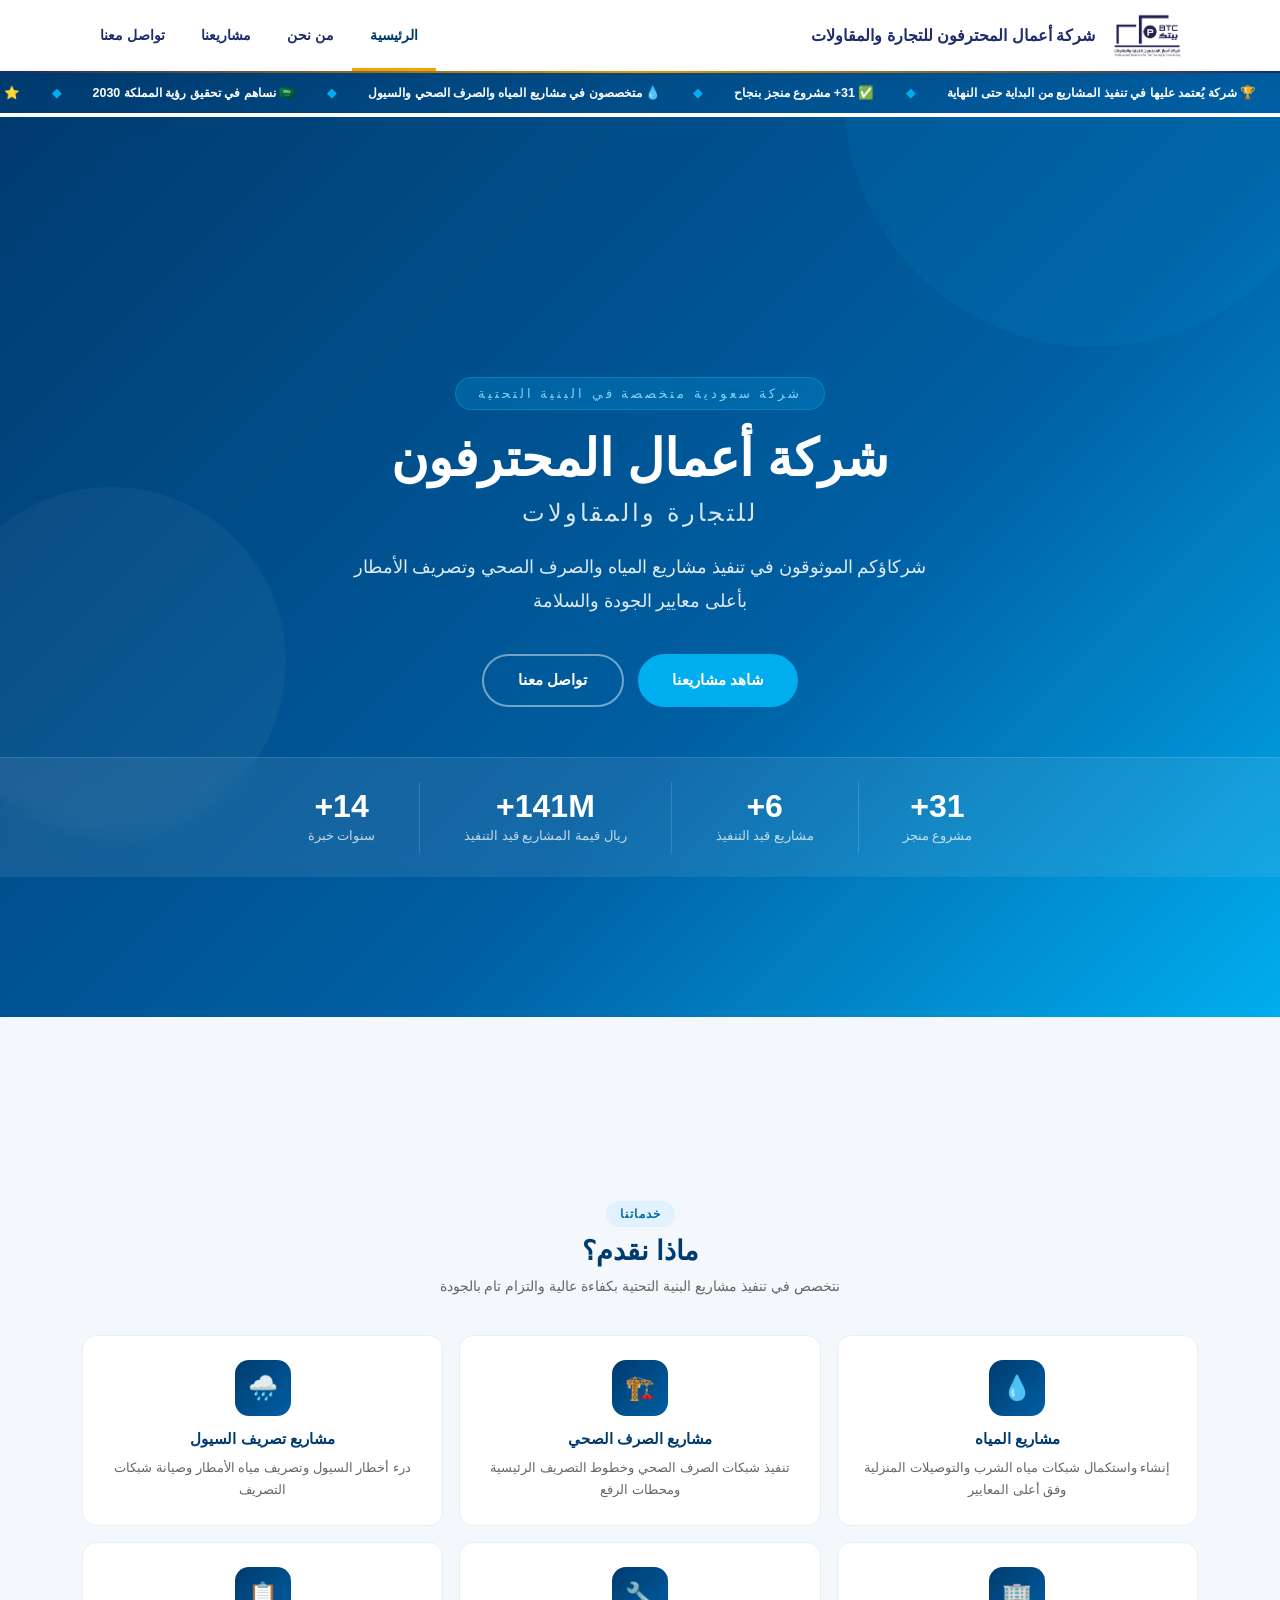
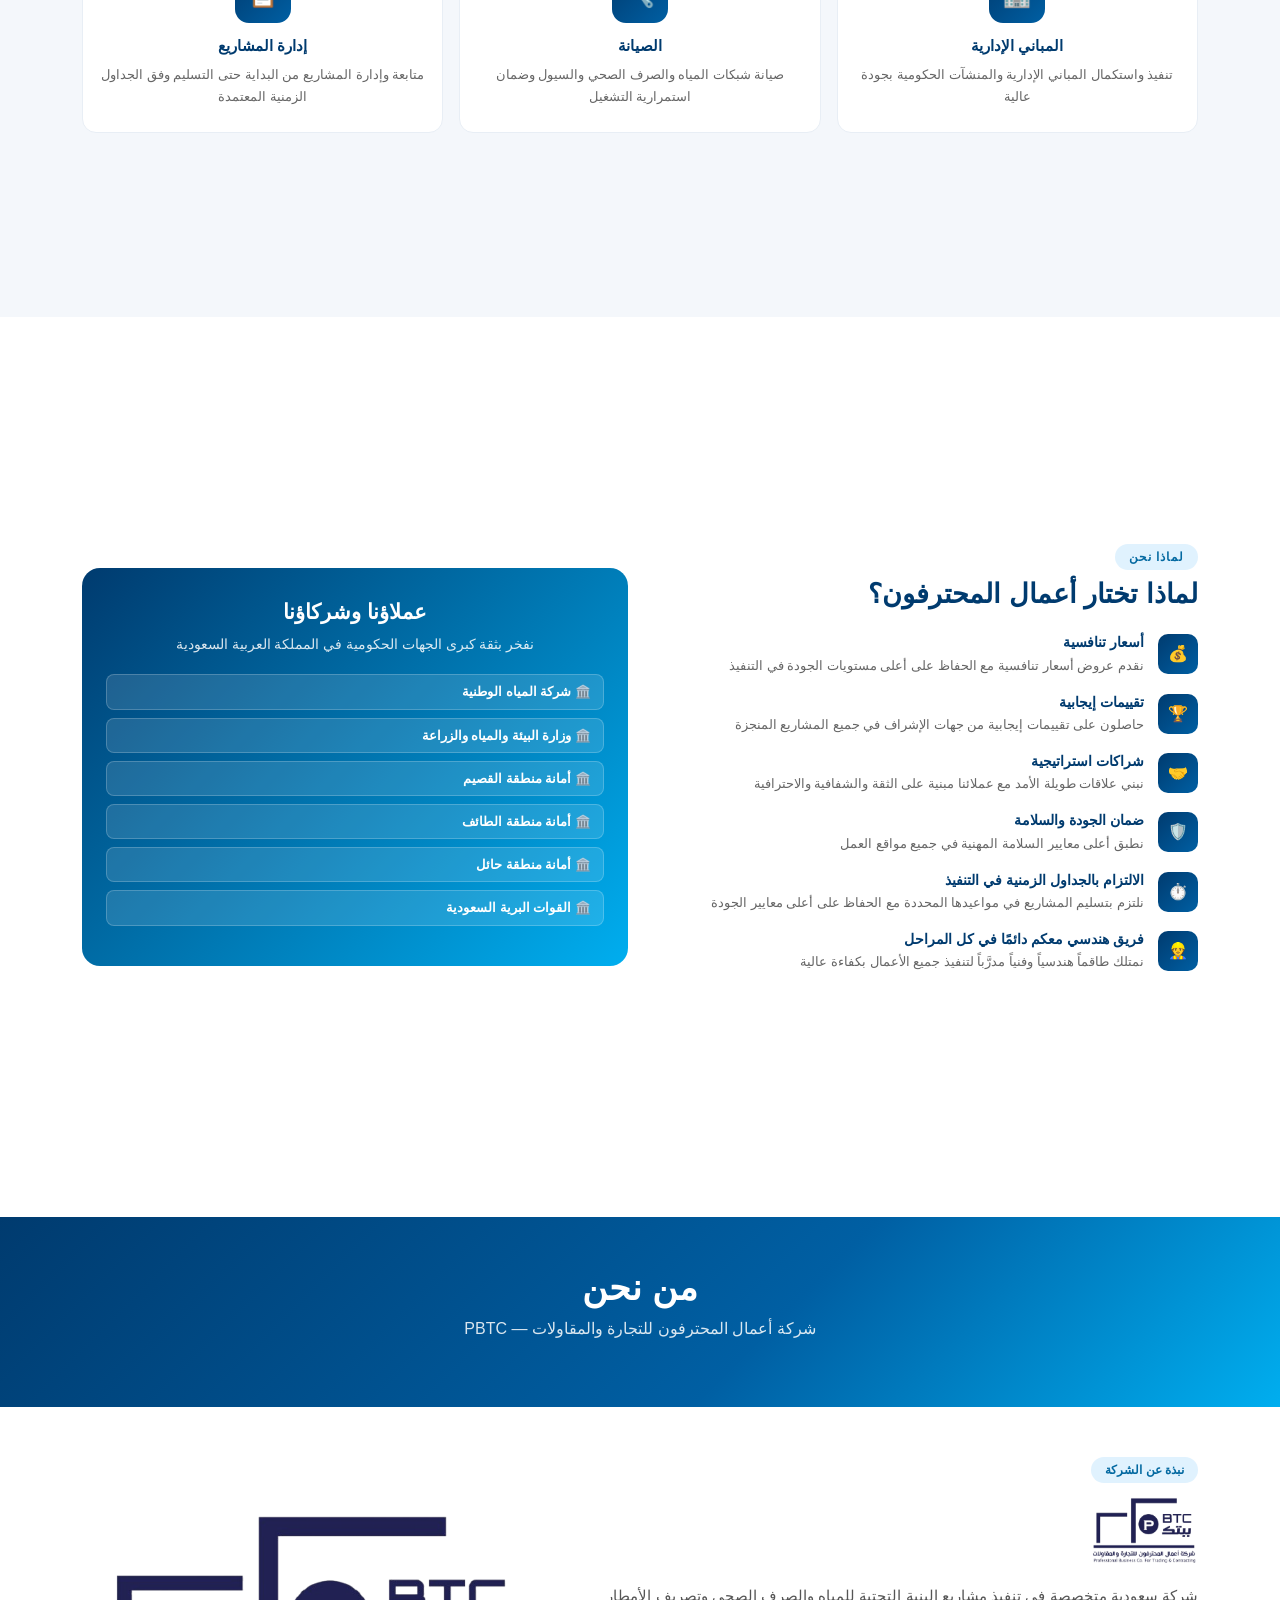
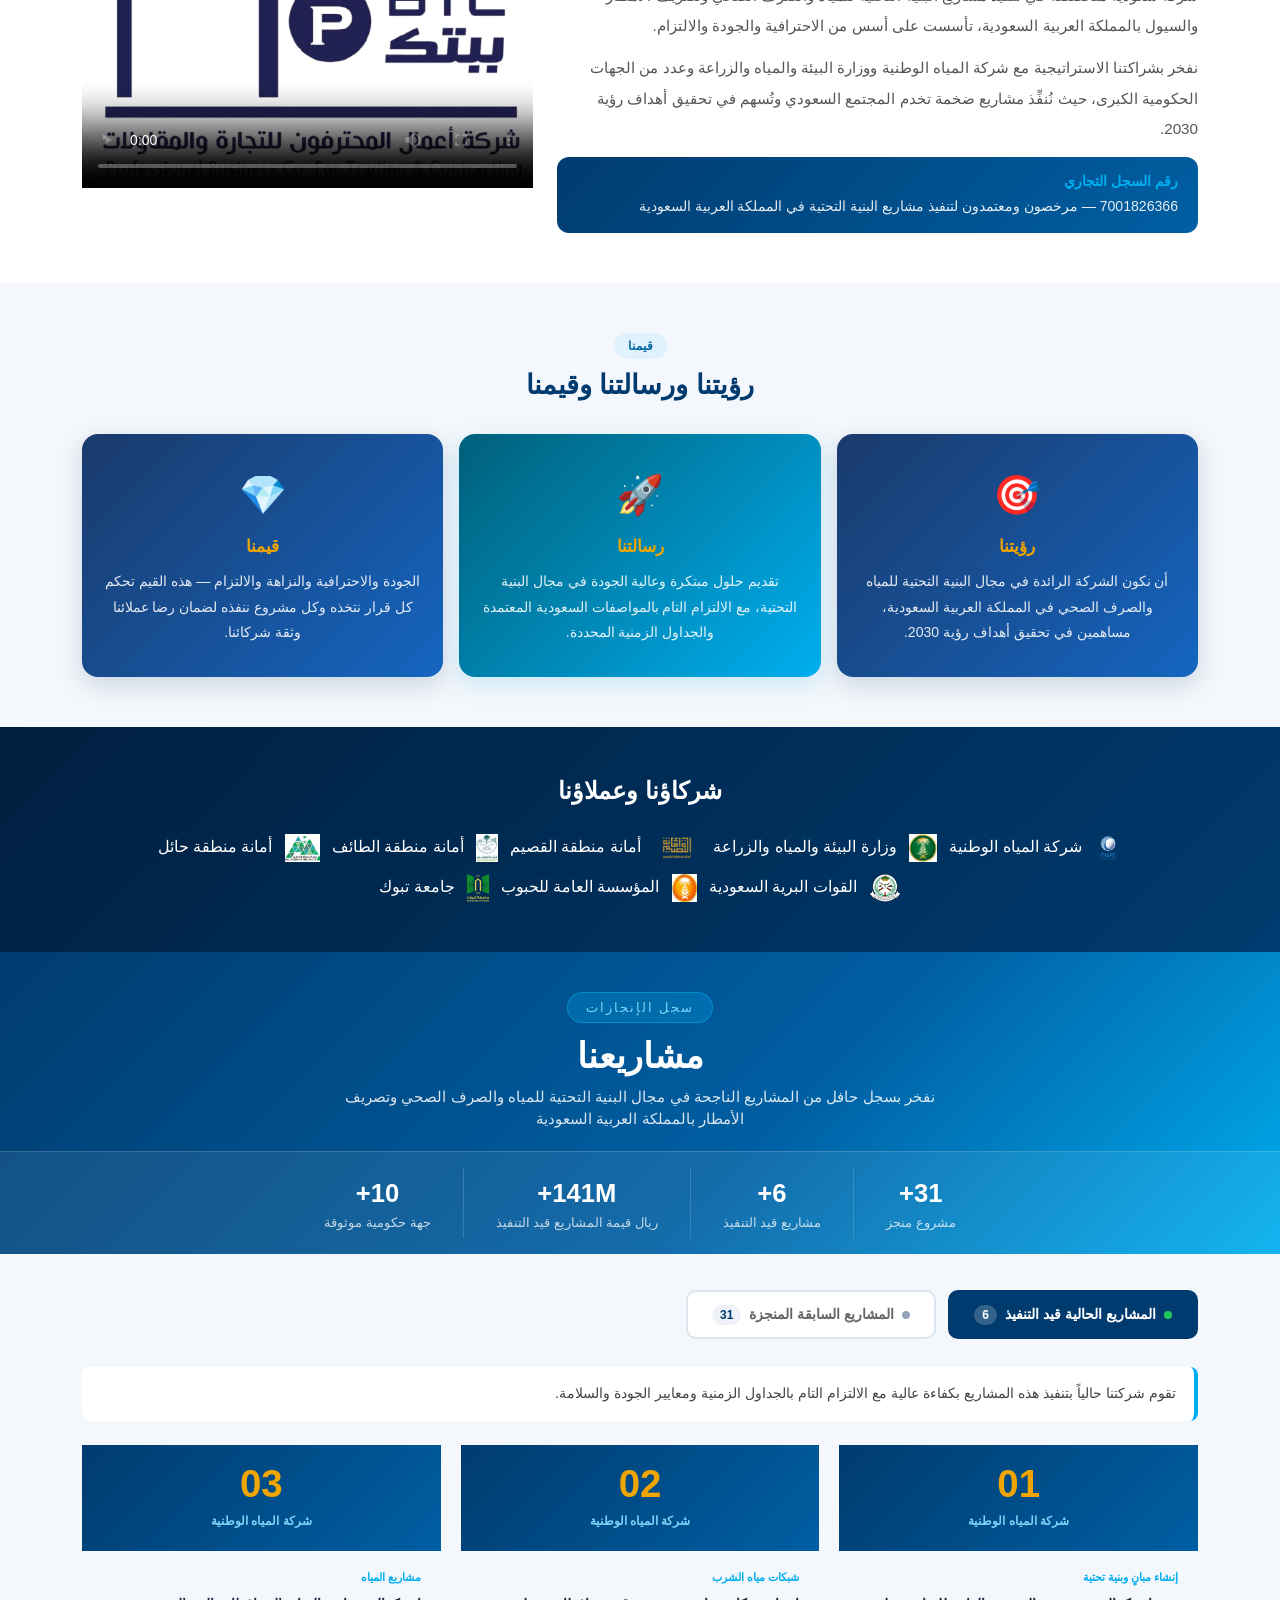
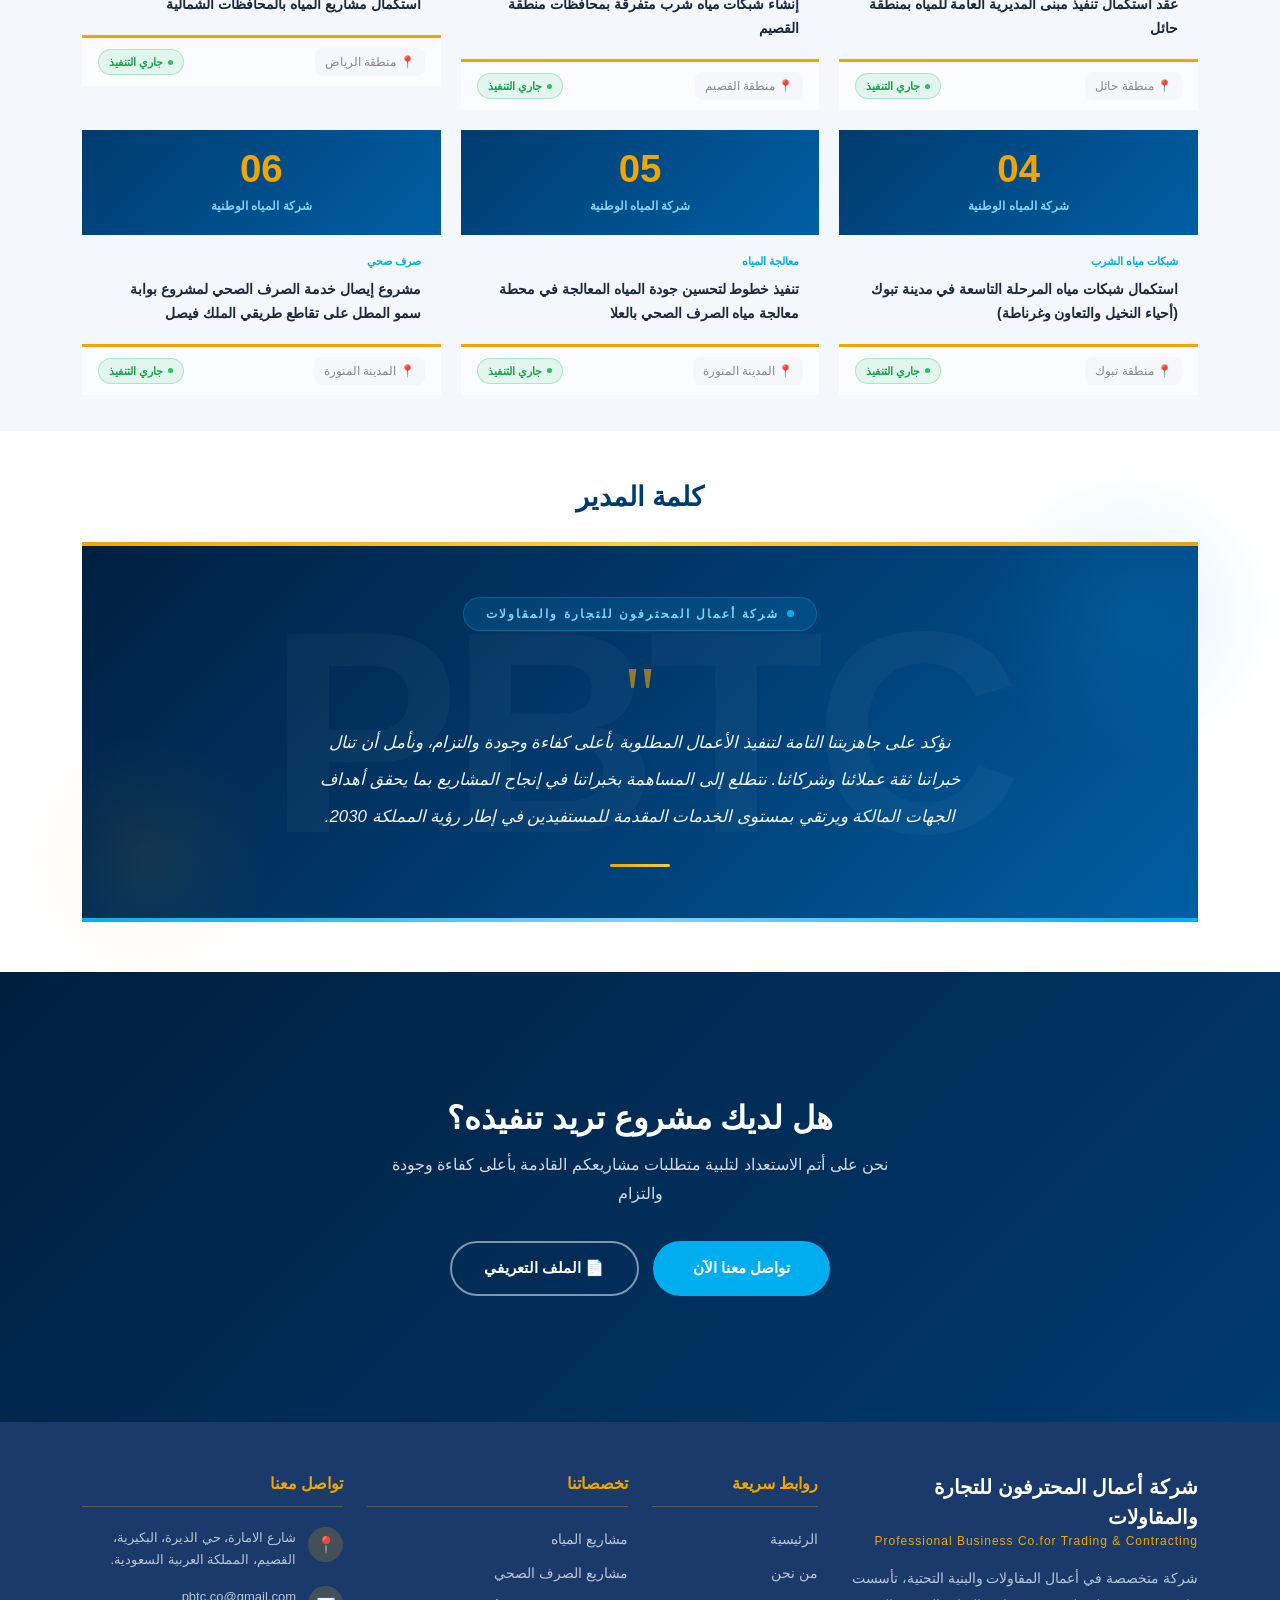
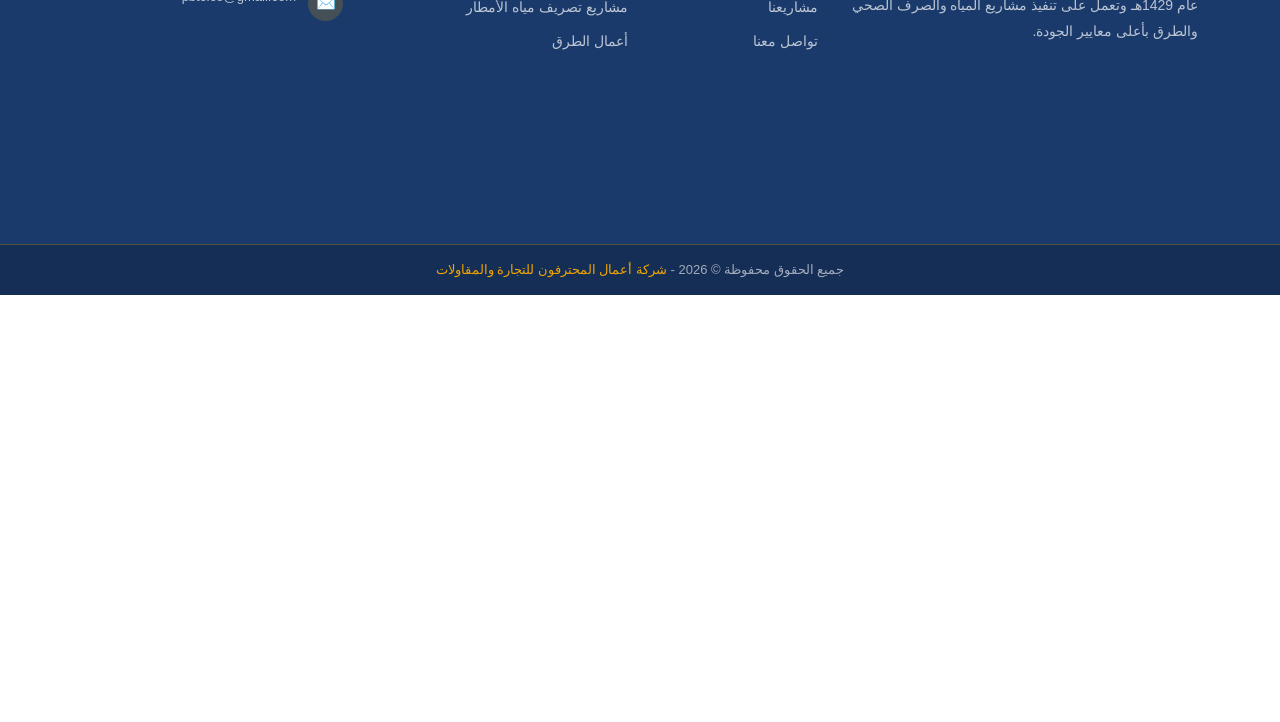
==== index.html @ 6791a799 "Add canonical link to index.html" ====
<!DOCTYPE html>
<html lang="ar" dir="rtl">

<head>
    <meta charset="utf-8" />
    <meta name="viewport" content="width=device-width, initial-scale=1.0" />
    <title>شركة أعمال المحترفون للتجارة والمقاولات</title>
<link rel="canonical" href="https://heshamahme1998.github.io/pbtc.sa/" />
    <!-- SEO -->
    <meta name="description"
        content="شركة أعمال المحترفون للتجارة والمقاولات - متخصصون في تنفيذ مشاريع المياه والصرف الصحي وتصريف الأمطار والسيول في المملكة العربية السعودية. 31+ مشروع منجز في القصيم وحائل وتبوك والمدينة المنورة." />
    <meta name="keywords"
        content="شركة أعمال المحترفون, مقاولات, مياه, صرف صحي, تصريف سيول, البكيرية, القصيم, السعودية, PBTC, شركة مقاولات سعودية, بنية تحتية, شركة المياه الوطنية" />
    <meta name="author" content="شركة أعمال المحترفون للتجارة والمقاولات" />
    <meta name="robots" content="index, follow" />
    <meta name="language" content="Arabic" />
    <meta name="geo.region" content="SA-04" />
    <meta name="geo.placename" content="البكيرية، القصيم، المملكة العربية السعودية" />

    <!-- Open Graph -->
    <meta property="og:type" content="website" />
    <meta property="og:title" content="شركة أعمال المحترفون للتجارة والمقاولات" />
    <meta property="og:description"
        content="متخصصون في تنفيذ مشاريع البنية التحتية للمياه والصرف الصحي وتصريف الأمطار في المملكة العربية السعودية" />
    <meta property="og:url" content="https://heshamahme1998.github.io/pbtc.sa/" />
    <meta property="og:locale" content="ar_SA" />
    <meta property="og:site_name" content="شركة أعمال المحترفون للتجارة والمقاولات" />

    <link rel="icon" type="image/png" href="images/logo.png" />
    <link rel="shortcut icon" href="images/logo.png" />
    <link rel="canonical" href="https://heshamahme1998.github.io/pbtc.sa/" />
    <link rel="stylesheet" href="~/lib/bootstrap/dist/css/bootstrap.min.css" />
    <link rel="stylesheet" href="~/css/site.css" />

    <link rel="stylesheet" href="https://cdn.jsdelivr.net/npm/bootstrap@5.3.0/dist/css/bootstrap.min.css" />
    <link rel="stylesheet" href="style.css" />
</head>

<body>

    <!-- النافبار -->
    <nav class="navbar navbar-expand-lg">
        <div class="container">
            <a class="navbar-brand" href="#home" class="pbtc-s1">
                <img src="images/logo.png" alt="PBTC" class="pbtc-s2" />
                <div class="brand-text d-inline-block">
                    <span class="brand-name-ar">شركة أعمال المحترفون للتجارة والمقاولات</span>
                </div>
            </a>
            <button class="navbar-toggler" type="button" data-bs-toggle="collapse" data-bs-target="#navbarNav">
                <span class="navbar-toggler-icon"></span>
            </button>
            <div class="collapse navbar-collapse justify-content-end" id="navbarNav">
                <ul class="navbar-nav">
                    <li class="nav-item">
                        <a class="nav-link active" href="#home">الرئيسية</a>
                    </li>
                    <li class="nav-item">
                        <a class="nav-link" href="#about">من نحن</a>
                    </li>
                    <li class="nav-item">
                        <a class="nav-link" href="#projects">مشاريعنا</a>
                    </li>
                    <li class="nav-item">
                        <a class="nav-link" onclick="openContact()" class="pbtc-s1">تواصل معنا</a>
                    </li>
                </ul>
            </div>
        </div>
    </nav>
    <!-- فاصل ذهبي -->
    <div class="gold-divider"></div>
    <!-- شريط إعلاني متحرك -->
    <div id="tickerBar" class="pbtc-s3">
        <div class="ticker-wrap">
            <div class="ticker-content">
                <span>🏆 شركة يُعتمد عليها في تنفيذ المشاريع من البداية حتى النهاية</span>
                <span class="ticker-sep">◆</span>
                <span>✅ 31+ مشروع منجز بنجاح</span>
                <span class="ticker-sep">◆</span>
                <span>💧 متخصصون في مشاريع المياه والصرف الصحي والسيول</span>
                <span class="ticker-sep">◆</span>
                <span>🇸🇦 نساهم في تحقيق رؤية المملكة 2030</span>
                <span class="ticker-sep">◆</span>
                <span>⭐ سجل حافل بالإنجازات في البنية التحتية</span>
                <span class="ticker-sep">◆</span>
                <!-- تكرار للـ loop -->
                <span>🏆 شركة يُعتمد عليها في تنفيذ المشاريع من البداية حتى النهاية</span>
                <span class="ticker-sep">◆</span>
                <span>✅ 31+ مشروع منجز بنجاح</span>
                <span class="ticker-sep">◆</span>
                <span>💧 متخصصون في مشاريع المياه والصرف الصحي والسيول</span>
                <span class="ticker-sep">◆</span>
                <span>🇸🇦 نساهم في تحقيق رؤية المملكة 2030</span>
                <span class="ticker-sep">◆</span>
                <span>⭐ سجل حافل بالإنجازات في البنية التحتية</span>
                <span class="ticker-sep">◆</span>
            </div>
        </div>
    </div>



    <!-- المحتوى -->
    <div id="pageContent" class="pbtc-s4">




        <!-- ===== Section 1: Hero ===== -->
        <div class="section" data-anchor="home" id="home">
            <div class="hero-section">
                <div class="container" class="pbtc-s5">
                    <span class="hero-eyebrow">شركة سعودية متخصصة في البنية التحتية</span>
                    <h1 class="hero-title">شركة أعمال المحترفون</h1>
                    <span class="hero-title-sub">للتجارة والمقاولات</span>
                    <p class="hero-subtitle">شركاؤكم الموثوقون في تنفيذ مشاريع المياه والصرف الصحي وتصريف الأمطار بأعلى
                        معايير الجودة والسلامة</p>
                    <div class="hero-btns">
                        <button class="btn-primary-hero"
                            onclick="document.getElementById('projects').scrollIntoView({behavior:'smooth'});">شاهد
                            مشاريعنا</button>
                        <button class="btn-outline-hero" onclick="openContact()">تواصل معنا</button>
                    </div>
                </div>
                <div class="hero-stats">
                    <div class="hero-stat fade-in"><span class="hero-stat-num"><span data-counter="31"
                                data-suffix="+">0+</span></span><span class="hero-stat-label">مشروع منجز</span></div>
                    <div class="hero-stat fade-in"><span class="hero-stat-num"><span data-counter="6"
                                data-suffix="+">0+</span></span><span class="hero-stat-label">مشاريع قيد التنفيذ</span>
                    </div>
                    <div class="hero-stat fade-in"><span class="hero-stat-num"><span data-counter="141"
                                data-suffix="M+">0M+</span></span><span class="hero-stat-label">ريال قيمة المشاريع قيد
                            التنفيذ</span></div>
                    <div class="hero-stat fade-in"><span class="hero-stat-num"><span data-counter="14"
                                data-suffix="+">0+</span></span><span class="hero-stat-label">سنوات خبرة</span></div>
                </div>
            </div>
        </div>

        <!-- ===== Section 2: Services ===== -->
        <div class="section" data-anchor="services" id="services">
            <div class="services-section">
                <div class="container">
                    <div class="sec-header fade-in">
                        <span class="sec-tag">خدماتنا</span>
                        <h2 class="sec-title">ماذا نقدم؟</h2>
                        <p class="sec-sub">نتخصص في تنفيذ مشاريع البنية التحتية بكفاءة عالية والتزام تام بالجودة</p>
                    </div>
                    <div class="row g-3 fade-in">
                        <div class="col-md-4 fade-in">
                            <div class="service-card">
                                <div class="service-icon">💧</div>
                                <h4>مشاريع المياه</h4>
                                <p>إنشاء واستكمال شبكات مياه الشرب والتوصيلات المنزلية وفق أعلى المعايير</p>
                            </div>
                        </div>
                        <div class="col-md-4 fade-in">
                            <div class="service-card">
                                <div class="service-icon">🏗️</div>
                                <h4>مشاريع الصرف الصحي</h4>
                                <p>تنفيذ شبكات الصرف الصحي وخطوط التصريف الرئيسية ومحطات الرفع</p>
                            </div>
                        </div>
                        <div class="col-md-4 fade-in">
                            <div class="service-card">
                                <div class="service-icon">🌧️</div>
                                <h4>مشاريع تصريف السيول</h4>
                                <p>درء أخطار السيول وتصريف مياه الأمطار وصيانة شبكات التصريف</p>
                            </div>
                        </div>
                        <div class="col-md-4 fade-in">
                            <div class="service-card">
                                <div class="service-icon">🏢</div>
                                <h4>المباني الإدارية</h4>
                                <p>تنفيذ واستكمال المباني الإدارية والمنشآت الحكومية بجودة عالية</p>
                            </div>
                        </div>
                        <div class="col-md-4 fade-in">
                            <div class="service-card">
                                <div class="service-icon">🔧</div>
                                <h4>الصيانة</h4>
                                <p>صيانة شبكات المياه والصرف الصحي والسيول وضمان استمرارية التشغيل</p>
                            </div>
                        </div>
                        <div class="col-md-4 fade-in">
                            <div class="service-card">
                                <div class="service-icon">📋</div>
                                <h4>إدارة المشاريع</h4>
                                <p>متابعة وإدارة المشاريع من البداية حتى التسليم وفق الجداول الزمنية المعتمدة</p>
                            </div>
                        </div>
                    </div>
                </div>
            </div>
        </div>

        <!-- ===== Section 3: Why Us ===== -->
        <div class="section" data-anchor="why" id="why">
            <div class="why-section">
                <div class="container">
                    <div class="row g-4 align-items-center">
                        <div class="col-md-6">
                            <div class="sec-header text-end mb-4 fade-in" class="pbtc-s6">
                                <span class="sec-tag">لماذا نحن</span>
                                <h2 class="sec-title">لماذا تختار أعمال المحترفون؟</h2>
                            </div>
                            <div class="why-item fade-in">
                                <div class="why-icon">💰</div>
                                <div class="why-text">
                                    <h5>أسعار تنافسية</h5>
                                    <p>نقدم عروض أسعار تنافسية مع الحفاظ على أعلى مستويات الجودة في التنفيذ</p>
                                </div>
                            </div>
                            <div class="why-item fade-in">
                                <div class="why-icon">🏆</div>
                                <div class="why-text">
                                    <h5>تقييمات إيجابية</h5>
                                    <p>حاصلون على تقييمات إيجابية من جهات الإشراف في جميع المشاريع المنجزة</p>
                                </div>
                            </div>
                            <div class="why-item fade-in">
                                <div class="why-icon">🤝</div>
                                <div class="why-text">
                                    <h5>شراكات استراتيجية</h5>
                                    <p>نبني علاقات طويلة الأمد مع عملائنا مبنية على الثقة والشفافية والاحترافية</p>
                                </div>
                            </div>
                            <div class="why-item fade-in">
                                <div class="why-icon">🛡️</div>
                                <div class="why-text">
                                    <h5>ضمان الجودة والسلامة</h5>
                                    <p>نطبق أعلى معايير السلامة المهنية في جميع مواقع العمل</p>
                                </div>
                            </div>
                            <div class="why-item fade-in">
                                <div class="why-icon">⏱️</div>
                                <div class="why-text">
                                    <h5>الالتزام بالجداول الزمنية في التنفيذ</h5>
                                    <p>نلتزم بتسليم المشاريع في مواعيدها المحددة مع الحفاظ على أعلى معايير الجودة</p>
                                </div>
                            </div>
                            <div class="why-item fade-in">
                                <div class="why-icon">👷</div>
                                <div class="why-text">
                                    <h5>فريق هندسي معكم دائمًا في كل المراحل</h5>
                                    <p>نمتلك طاقماً هندسياً وفنياً مدرَّباً لتنفيذ جميع الأعمال بكفاءة عالية</p>
                                </div>
                            </div>
                        </div>
                        <div class="col-md-6">
                            <div class="clients-box fade-in">
                                <h3>عملاؤنا وشركاؤنا</h3>
                                <p>نفخر بثقة كبرى الجهات الحكومية في المملكة العربية السعودية</p>
                                <div class="pbtc-s7">
                                    <div class="client-tag">🏛️ شركة المياه الوطنية</div>
                                    <div class="client-tag">🏛️ وزارة البيئة والمياه والزراعة</div>
                                    <div class="client-tag">🏛️ أمانة منطقة القصيم</div>
                                    <div class="client-tag">🏛️ أمانة منطقة الطائف</div>
                                    <div class="client-tag">🏛️ أمانة منطقة حائل</div>
                                    <div class="client-tag">🏛️ القوات البرية السعودية</div>
                                </div>
                            </div>
                        </div>
                    </div>
                </div>
            </div>
        </div>

        <!-- ===== Section 4: About ===== -->
        <div class="section" data-anchor="about" id="about">
            <div>
                <div class="about-hero-bar fade-in">
                    <div class="container">
                        <h1>من نحن</h1>
                        <p>شركة أعمال المحترفون للتجارة والمقاولات — PBTC</p>
                    </div>
                </div>
                <div class="pbtc-s8">
                    <div class="container">
                        <div class="row align-items-center g-4">
                            <div class="col-md-7">
                                <span class="pbtc-s9">نبذة عن الشركة</span>
                                <img src="images/logo.png" alt="PBTC" class="pbtc-s10" />
                                <p class="pbtc-s11">شركة سعودية متخصصة في تنفيذ مشاريع البنية التحتية للمياه والصرف
                                    الصحي وتصريف الأمطار والسيول بالمملكة العربية السعودية، تأسست على أسس من الاحترافية
                                    والجودة والالتزام.</p>
                                <p class="pbtc-s11">نفخر بشراكتنا الاستراتيجية مع شركة المياه الوطنية ووزارة البيئة
                                    والمياه والزراعة وعدد من الجهات الحكومية الكبرى، حيث نُنفِّذ مشاريع ضخمة تخدم
                                    المجتمع السعودي وتُسهم في تحقيق أهداف رؤية 2030.</p>
                                <div class="pbtc-s12">
                                    <h5 class="pbtc-s13">رقم السجل التجاري</h5>
                                    <p class="pbtc-s14">7001826366 — مرخصون ومعتمدون لتنفيذ مشاريع البنية التحتية في
                                        المملكة العربية السعودية</p>
                                </div>
                            </div>
                            <div class="col-md-5">
                                <div class="fade-in" class="pbtc-s15">
                                    <video controls class="pbtc-s16" poster="images/logo.png">
                                        <source src="images/company-video.mp4" type="video/mp4" />
                                    </video>
                                </div>
                            </div>
                        </div>
                    </div>
                </div>
                <div class="pbtc-s17">
                    <div class="container">
                        <div class="pbtc-s18">
                            <span class="pbtc-s19">قيمنا</span>
                            <h2 class="pbtc-s20">رؤيتنا ورسالتنا وقيمنا</h2>
                        </div>
                        <div class="row g-3">
                            <div class="col-md-4 fade-in">
                                <div class="pbtc-s21">
                                    <div class="pbtc-s22">🎯</div>
                                    <h4 class="pbtc-s23">رؤيتنا</h4>
                                    <p class="pbtc-s24">أن نكون الشركة الرائدة في مجال البنية التحتية للمياه والصرف
                                        الصحي في المملكة العربية السعودية، مساهمين في تحقيق أهداف رؤية 2030.</p>
                                </div>
                            </div>
                            <div class="col-md-4 fade-in">
                                <div class="pbtc-s25">
                                    <div class="pbtc-s22">🚀</div>
                                    <h4 class="pbtc-s23">رسالتنا</h4>
                                    <p class="pbtc-s24">تقديم حلول مبتكرة وعالية الجودة في مجال البنية التحتية، مع
                                        الالتزام التام بالمواصفات السعودية المعتمدة والجداول الزمنية المحددة.</p>
                                </div>
                            </div>
                            <div class="col-md-4 fade-in">
                                <div class="pbtc-s21">
                                    <div class="pbtc-s22">💎</div>
                                    <h4 class="pbtc-s23">قيمنا</h4>
                                    <p class="pbtc-s24">الجودة والاحترافية والنزاهة والالتزام — هذه القيم تحكم كل قرار
                                        نتخذه وكل مشروع ننفذه لضمان رضا عملائنا وثقة شركائنا.</p>
                                </div>
                            </div>
                        </div>
                    </div>
                </div>
                <div class="pbtc-s26">
                    <div class="container">
                        <h3 class="pbtc-s27">شركاؤنا وعملاؤنا</h3>
                        <div class="pbtc-s28">
                            <div class="fade-in" class="pbtc-s29"><img src="images/NWC.png" class="pbtc-s30" /> شركة
                                المياه الوطنية</div>
                            <div class="fade-in" class="pbtc-s29"><img src="images/GovernomentInveronmentWater.jpg"
                                    class="pbtc-s30" /> وزارة البيئة والمياه والزراعة</div>
                            <div class="fade-in" class="pbtc-s29"><img src="images/AreaQaseem.png" class="pbtc-s30" />
                                أمانة منطقة القصيم</div>
                            <div class="fade-in" class="pbtc-s29"><img src="images/AreaTaef.jpg" class="pbtc-s30" />
                                أمانة منطقة الطائف</div>
                            <div class="fade-in" class="pbtc-s29"><img src="images/AreaHail.jpg" class="pbtc-s30" />
                                أمانة منطقة حائل</div>
                            <div class="fade-in" class="pbtc-s29"><img src="images/QawatParya.png" class="pbtc-s30" />
                                القوات البرية السعودية</div>
                            <div class="fade-in" class="pbtc-s29"><img src="images/OrganizationPeans.jpg"
                                    class="pbtc-s30" /> المؤسسة العامة للحبوب</div>
                            <div class="fade-in" class="pbtc-s29"><img src="images/UniversityTabook.png"
                                    class="pbtc-s30" /> جامعة تبوك</div>
                        </div>
                    </div>
                </div>
            </div>
        </div>

        <!-- ===== Section 5: Projects ===== -->
        <div class="section" data-anchor="projects" id="projects">
            <div>
                <div class="projects-hero-bar fade-in">
                    <div class="container">
                        <span class="pbtc-s31">سجل الإنجازات</span>
                        <h1>مشاريعنا</h1>
                        <p>نفخر بسجل حافل من المشاريع الناجحة في مجال البنية التحتية للمياه والصرف الصحي وتصريف الأمطار
                            بالمملكة العربية السعودية</p>
                    </div>
                    <div class="proj-stats-bar">
                        <div class="proj-stat fade-in"><span class="pbtc-s32">31+</span><span class="pbtc-s33">مشروع
                                منجز</span></div>
                        <div class="proj-stat fade-in"><span class="pbtc-s32">6+</span><span class="pbtc-s33">مشاريع قيد
                                التنفيذ</span></div>
                        <div class="proj-stat fade-in"><span class="pbtc-s32">141M+</span><span class="pbtc-s33">ريال
                                قيمة المشاريع قيد التنفيذ</span></div>
                        <div class="proj-stat fade-in"><span class="pbtc-s32">10+</span><span class="pbtc-s33">جهة
                                حكومية موثوقة</span></div>
                    </div>
                </div>

                <div class="pbtc-s34">
                    <div class="container">
                        <div class="pbtc-s35">
                            <button id="btn-current" onclick="showProjects('current')" class="pbtc-s36">
                                <span class="pbtc-s37"></span>
                                المشاريع الحالية قيد التنفيذ
                                <span class="pbtc-s38">6</span>
                            </button>
                            <button id="btn-previous" onclick="showProjects('previous')" class="pbtc-s39">
                                <span class="pbtc-s40"></span>
                                المشاريع السابقة المنجزة
                                <span class="pbtc-s41">31</span>
                            </button>
                        </div>

                        <!-- المشاريع الحالية -->
                        <div id="proj-current">
                            <div class="pbtc-s42">
                                تقوم شركتنا حالياً بتنفيذ هذه المشاريع بكفاءة عالية مع الالتزام التام بالجداول الزمنية
                                ومعايير الجودة والسلامة.
                            </div>
                            <!-- صف أول: 3 كروت -->
                            <div class="pbtc-s43">

                                <div class="blur-in" class="pbtc-s44"
                                    onmouseover="this.style.transform='translateY(-4px)'; this.style.boxShadow='0 10px 30px rgba(0,59,111,0.15)';"
                                    onmouseout="this.style.transform='translateY(0)'; this.style.boxShadow='0 4px 20px rgba(0,59,111,0.1)';">
                                    <div class="pbtc-s45">
                                        <span class="pbtc-s46">01</span>
                                        <div class="pbtc-s47">شركة المياه الوطنية</div>
                                    </div>
                                    <div class="pbtc-s48">
                                        <div class="pbtc-s49">إنشاء مبانٍ وبنية تحتية</div>
                                        <p class="pbtc-s50">عقد استكمال تنفيذ مبنى المديرية العامة للمياه بمنطقة حائل
                                        </p>
                                    </div>
                                    <div class="pbtc-s51">
                                        <div class="pbtc-s52">📍 منطقة حائل</div>
                                        <span class="pbtc-s53"><span class="pbtc-s54"></span> جاري التنفيذ</span>
                                    </div>
                                </div>

                                <div class="blur-in" class="pbtc-s44"
                                    onmouseover="this.style.transform='translateY(-4px)'; this.style.boxShadow='0 10px 30px rgba(0,59,111,0.15)';"
                                    onmouseout="this.style.transform='translateY(0)'; this.style.boxShadow='0 4px 20px rgba(0,59,111,0.1)';">
                                    <div class="pbtc-s45">
                                        <span class="pbtc-s46">02</span>
                                        <div class="pbtc-s47">شركة المياه الوطنية</div>
                                    </div>
                                    <div class="pbtc-s48">
                                        <div class="pbtc-s49">شبكات مياه الشرب</div>
                                        <p class="pbtc-s50">إنشاء شبكات مياه شرب متفرقة بمحافظات منطقة القصيم</p>
                                    </div>
                                    <div class="pbtc-s51">
                                        <div class="pbtc-s52">📍 منطقة القصيم</div>
                                        <span class="pbtc-s53"><span class="pbtc-s54"></span> جاري التنفيذ</span>
                                    </div>
                                </div>

                                <div class="blur-in" class="pbtc-s44"
                                    onmouseover="this.style.transform='translateY(-4px)'; this.style.boxShadow='0 10px 30px rgba(0,59,111,0.15)';"
                                    onmouseout="this.style.transform='translateY(0)'; this.style.boxShadow='0 4px 20px rgba(0,59,111,0.1)';">
                                    <div class="pbtc-s45">
                                        <span class="pbtc-s46">03</span>
                                        <div class="pbtc-s47">شركة المياه الوطنية</div>
                                    </div>
                                    <div class="pbtc-s48">
                                        <div class="pbtc-s49">مشاريع المياه</div>
                                        <p class="pbtc-s50">استكمال مشاريع المياه بالمحافظات الشمالية</p>
                                    </div>
                                    <div class="pbtc-s51">
                                        <div class="pbtc-s52">📍 منطقة الرياض</div>
                                        <span class="pbtc-s53"><span class="pbtc-s54"></span> جاري التنفيذ</span>
                                    </div>
                                </div>

                            </div>
                            <!-- صف ثاني: 2 كروت -->
                            <div class="pbtc-s55">

                                <div class="blur-in" class="pbtc-s44"
                                    onmouseover="this.style.transform='translateY(-4px)'; this.style.boxShadow='0 10px 30px rgba(0,59,111,0.15)';"
                                    onmouseout="this.style.transform='translateY(0)'; this.style.boxShadow='0 4px 20px rgba(0,59,111,0.1)';">
                                    <div class="pbtc-s45">
                                        <span class="pbtc-s46">04</span>
                                        <div class="pbtc-s47">شركة المياه الوطنية</div>
                                    </div>
                                    <div class="pbtc-s48">
                                        <div class="pbtc-s49">شبكات مياه الشرب</div>
                                        <p class="pbtc-s50">استكمال شبكات مياه المرحلة التاسعة في مدينة تبوك (أحياء
                                            النخيل والتعاون وغرناطة)</p>
                                    </div>
                                    <div class="pbtc-s51">
                                        <div class="pbtc-s52">📍 منطقة تبوك</div>
                                        <span class="pbtc-s53"><span class="pbtc-s54"></span> جاري التنفيذ</span>
                                    </div>
                                </div>

                                <div class="blur-in" class="pbtc-s44"
                                    onmouseover="this.style.transform='translateY(-4px)'; this.style.boxShadow='0 10px 30px rgba(0,59,111,0.15)';"
                                    onmouseout="this.style.transform='translateY(0)'; this.style.boxShadow='0 4px 20px rgba(0,59,111,0.1)';">
                                    <div class="pbtc-s45">
                                        <span class="pbtc-s46">05</span>
                                        <div class="pbtc-s47">شركة المياه الوطنية</div>
                                    </div>
                                    <div class="pbtc-s48">
                                        <div class="pbtc-s49">معالجة المياه</div>
                                        <p class="pbtc-s50">تنفيذ خطوط لتحسين جودة المياه المعالجة في محطة معالجة مياه
                                            الصرف الصحي بالعلا</p>
                                    </div>
                                    <div class="pbtc-s51">
                                        <div class="pbtc-s52">📍 المدينة المنورة</div>
                                        <span class="pbtc-s53"><span class="pbtc-s54"></span> جاري التنفيذ</span>
                                    </div>
                                </div>

                                <div class="blur-in" class="pbtc-s44"
                                    onmouseover="this.style.transform='translateY(-4px)'; this.style.boxShadow='0 10px 30px rgba(0,59,111,0.15)';"
                                    onmouseout="this.style.transform='translateY(0)'; this.style.boxShadow='0 4px 20px rgba(0,59,111,0.1)';">
                                    <div class="pbtc-s45">
                                        <span class="pbtc-s46">06</span>
                                        <div class="pbtc-s47">شركة المياه الوطنية</div>
                                    </div>
                                    <div class="pbtc-s48">
                                        <div class="pbtc-s49">صرف صحي</div>
                                        <p class="pbtc-s50">مشروع إيصال خدمة الصرف الصحي لمشروع بوابة سمو المطل على
                                            تقاطع طريقي الملك فيصل</p>
                                    </div>
                                    <div class="pbtc-s51">
                                        <div class="pbtc-s52">📍 المدينة المنورة</div>
                                        <span class="pbtc-s53"><span class="pbtc-s54"></span> جاري التنفيذ</span>
                                    </div>
                                </div>

                            </div>
                        </div>

                        <!-- المشاريع السابقة - جدول -->
                        <div id="proj-previous" class="pbtc-s56">
                            <div class="pbtc-s57">
                                جميع المشاريع تم تنفيذها وفق المواصفات السعودية المعتمدة (SASO).
                            </div>
                            <div class="pbtc-s58">
                                <table class="pbtc-s59">
                                    <thead>
                                        <tr class="pbtc-s60">
                                            <th class="pbtc-s61">#</th>
                                            <th class="pbtc-s62">اسم المشروع</th>
                                            <th class="pbtc-s63">الجهة المالكة</th>
                                            <th class="pbtc-s63">الحالة</th>
                                        </tr>
                                    </thead>
                                    <tbody>
                                        <tr class="pbtc-s64">
                                            <td class="pbtc-s65">1</td>
                                            <td class="pbtc-s66">استكمال المرحلة 2-و من الخط الرئيسي إلى الصهوة وجفيفا
                                                من مراحل استكمال مشروع مياه القرى الشامل بمنطقة حائل</td>
                                            <td class="pbtc-s67"><span class="pbtc-s68">شركة المياه الوطنية</span></td>
                                            <td class="pbtc-s67"><span class="pbtc-s69">✓ منجز</span></td>
                                        </tr>
                                        <tr class="pbtc-s70">
                                            <td class="pbtc-s65">2</td>
                                            <td class="pbtc-s66">استكمال شبكات مياه الشرب لأحياء ابو شجرة والجبنون
                                                والعليا والنسيم بمحافظة املج</td>
                                            <td class="pbtc-s67"><span class="pbtc-s71">وزارة البيئة والمياه والزراعة /
                                                    شركة المياه الوطنية</span></td>
                                            <td class="pbtc-s67"><span class="pbtc-s69">✓ منجز</span></td>
                                        </tr>
                                        <tr class="pbtc-s64">
                                            <td class="pbtc-s65">3</td>
                                            <td class="pbtc-s66">تنفيذ توصيلات صرف صحي منزلية بمحافظة الزلفي</td>
                                            <td class="pbtc-s67"><span class="pbtc-s71">وزارة البيئة والمياه
                                                    والزراعة</span></td>
                                            <td class="pbtc-s67"><span class="pbtc-s69">✓ منجز</span></td>
                                        </tr>
                                        <tr class="pbtc-s70">
                                            <td class="pbtc-s65">4</td>
                                            <td class="pbtc-s66">إيصال خدمات الصرف الصحي للمبنى التابع لوزارة الداخلية
                                                بالمدينة المنورة</td>
                                            <td class="pbtc-s67"><span class="pbtc-s68">شركة المياه الوطنية</span></td>
                                            <td class="pbtc-s67"><span class="pbtc-s69">✓ منجز</span></td>
                                        </tr>
                                        <tr class="pbtc-s64">
                                            <td class="pbtc-s65">5</td>
                                            <td class="pbtc-s66">مشروع تنفيذ توصيلات مياه منزلية في محافظة أملج</td>
                                            <td class="pbtc-s67"><span class="pbtc-s71">وزارة البيئة والمياه والزراعة /
                                                    شركة المياه الوطنية</span></td>
                                            <td class="pbtc-s67"><span class="pbtc-s69">✓ منجز</span></td>
                                        </tr>
                                        <tr class="pbtc-s70">
                                            <td class="pbtc-s65">6</td>
                                            <td class="pbtc-s66">درء اخطار السيول بالفواره</td>
                                            <td class="pbtc-s67"><span class="pbtc-s72">أمانة منطقة القصيم</span></td>
                                            <td class="pbtc-s67"><span class="pbtc-s69">✓ منجز</span></td>
                                        </tr>
                                        <tr class="pbtc-s64">
                                            <td class="pbtc-s65">7</td>
                                            <td class="pbtc-s66">درء اخطار تصريف السيول</td>
                                            <td class="pbtc-s67"><span class="pbtc-s72">بلدية محافظة البكيرية</span>
                                            </td>
                                            <td class="pbtc-s67"><span class="pbtc-s69">✓ منجز</span></td>
                                        </tr>
                                        <tr class="pbtc-s70">
                                            <td class="pbtc-s65">8</td>
                                            <td class="pbtc-s66">درء أخطار السيول وتصريف الأمطار</td>
                                            <td class="pbtc-s67"><span class="pbtc-s72">بلدية الفوارة</span></td>
                                            <td class="pbtc-s67"><span class="pbtc-s69">✓ منجز</span></td>
                                        </tr>
                                        <tr class="pbtc-s64">
                                            <td class="pbtc-s65">9</td>
                                            <td class="pbtc-s66">درء اخطار السيول ومياه الامطار بالفواره</td>
                                            <td class="pbtc-s67"><span class="pbtc-s72">أمانة منطقة القصيم</span></td>
                                            <td class="pbtc-s67"><span class="pbtc-s69">✓ منجز</span></td>
                                        </tr>
                                        <tr class="pbtc-s70">
                                            <td class="pbtc-s65">10</td>
                                            <td class="pbtc-s66">دراء اخطار السيول وتصريف مياه الامطار بالبكيريه</td>
                                            <td class="pbtc-s67"><span class="pbtc-s72">بلدية محافظة البكيرية</span>
                                            </td>
                                            <td class="pbtc-s67"><span class="pbtc-s69">✓ منجز</span></td>
                                        </tr>
                                        <tr class="pbtc-s64">
                                            <td class="pbtc-s65">11</td>
                                            <td class="pbtc-s66">درء أخطار السيول وتصريف مياه الأمطار بعقلة الصقور مرحلة
                                                أولى</td>
                                            <td class="pbtc-s67"><span class="pbtc-s72">بلدية محافظة عقلة الصقور</span>
                                            </td>
                                            <td class="pbtc-s67"><span class="pbtc-s69">✓ منجز</span></td>
                                        </tr>
                                        <tr class="pbtc-s70">
                                            <td class="pbtc-s65">12</td>
                                            <td class="pbtc-s66">درء أخطار السيول وتصريف مياه الأمطار بمحافظة عقلة
                                                الصقور - المرحلة الثانية</td>
                                            <td class="pbtc-s67"><span class="pbtc-s72">بلدية محافظة عقلة الصقور</span>
                                            </td>
                                            <td class="pbtc-s67"><span class="pbtc-s69">✓ منجز</span></td>
                                        </tr>
                                        <tr class="pbtc-s64">
                                            <td class="pbtc-s65">13</td>
                                            <td class="pbtc-s66">تمديد شبكة المياه من الخط الرئيسي إلى مباني قيادة حرس
                                                الحدود بمنطقة تبوك</td>
                                            <td class="pbtc-s67"><span class="pbtc-s73">القوات البرية</span></td>
                                            <td class="pbtc-s67"><span class="pbtc-s69">✓ منجز</span></td>
                                        </tr>
                                        <tr class="pbtc-s70">
                                            <td class="pbtc-s65">14</td>
                                            <td class="pbtc-s66">درء أخطار السيول وتصريف مياه الأمطار لأمانة منطقة حائل
                                                والبلديات التابعة لها (بلدية الخطة - الجزء الأول)</td>
                                            <td class="pbtc-s67"><span class="pbtc-s72">أمانة منطقة حائل</span></td>
                                            <td class="pbtc-s67"><span class="pbtc-s69">✓ منجز</span></td>
                                        </tr>
                                        <tr class="pbtc-s64">
                                            <td class="pbtc-s65">15</td>
                                            <td class="pbtc-s66">درء أخطار السيول وتصريف مياه الأمطار بالبكيرية</td>
                                            <td class="pbtc-s67"><span class="pbtc-s72">بلدية محافظة البكيرية</span>
                                            </td>
                                            <td class="pbtc-s67"><span class="pbtc-s69">✓ منجز</span></td>
                                        </tr>
                                        <tr class="pbtc-s70">
                                            <td class="pbtc-s65">16</td>
                                            <td class="pbtc-s66">برنامج صيانة شبكات السيول بالخبراء</td>
                                            <td class="pbtc-s67"><span class="pbtc-s72">بلدية الخبراء</span></td>
                                            <td class="pbtc-s67"><span class="pbtc-s69">✓ منجز</span></td>
                                        </tr>
                                        <tr class="pbtc-s64">
                                            <td class="pbtc-s65">17</td>
                                            <td class="pbtc-s66">صيانة شبكة تصريف السيول بمحافظة البكيرية</td>
                                            <td class="pbtc-s67"><span class="pbtc-s72">بلدية محافظة البكيرية</span>
                                            </td>
                                            <td class="pbtc-s67"><span class="pbtc-s69">✓ منجز</span></td>
                                        </tr>
                                        <tr class="pbtc-s70">
                                            <td class="pbtc-s65">18</td>
                                            <td class="pbtc-s66">درء أخطار السيول وتصريف الأمطار للأمانة والبلديات
                                                التابعة - المرحلة الثانية</td>
                                            <td class="pbtc-s67"><span class="pbtc-s72">بلدية قبة</span></td>
                                            <td class="pbtc-s67"><span class="pbtc-s69">✓ منجز</span></td>
                                        </tr>
                                        <tr class="pbtc-s64">
                                            <td class="pbtc-s65">19</td>
                                            <td class="pbtc-s66">تبديل وتطوير التجهيزات الميكانيكية والكهربائية للمروق
                                                الابتدائي رقم 2 وللمروق الثانوي رقم 1 في الاحواض المعالجة بمحطة الصرف
                                                الصحي بالمدينة العسكرية بتبوك</td>
                                            <td class="pbtc-s67"><span class="pbtc-s73">القوات البرية</span></td>
                                            <td class="pbtc-s67"><span class="pbtc-s69">✓ منجز</span></td>
                                        </tr>
                                        <tr class="pbtc-s70">
                                            <td class="pbtc-s65">20</td>
                                            <td class="pbtc-s66">إنشاء محطة رفع مع ربط شبكة الصرف الصحي الخاصة بفرع
                                                المؤسسة العامة للحبوب بتبوك مع شبكة الصرف العمومية بتبوك</td>
                                            <td class="pbtc-s67"><span class="pbtc-s73">الهيئة العامة للأمن
                                                    الغذائي</span></td>
                                            <td class="pbtc-s67"><span class="pbtc-s69">✓ منجز</span></td>
                                        </tr>
                                        <tr class="pbtc-s64">
                                            <td class="pbtc-s65">21</td>
                                            <td class="pbtc-s66">درء أخطار السيول وتصريف مياه الأمطار للأمانة والبلديات
                                                مرحلة 2</td>
                                            <td class="pbtc-s67"><span class="pbtc-s72">بلدية قبة</span></td>
                                            <td class="pbtc-s67"><span class="pbtc-s69">✓ منجز</span></td>
                                        </tr>
                                        <tr class="pbtc-s70">
                                            <td class="pbtc-s65">22</td>
                                            <td class="pbtc-s66">إيصال خدمة الصرف لإسكان جامعة تبوك</td>
                                            <td class="pbtc-s67"><span class="pbtc-s68">شركة المياه الوطنية</span></td>
                                            <td class="pbtc-s67"><span class="pbtc-s69">✓ منجز</span></td>
                                        </tr>
                                        <tr class="pbtc-s64">
                                            <td class="pbtc-s65">23</td>
                                            <td class="pbtc-s66">تبديل وتطوير التجهيزات الميكانيكية للفلتر الرملي رقم 1
                                                والفلتر الرملي رقم 2 بمحطة الصرف الصحي بالشمالية الغربية بتبوك</td>
                                            <td class="pbtc-s67"><span class="pbtc-s73">القوات البرية</span></td>
                                            <td class="pbtc-s67"><span class="pbtc-s69">✓ منجز</span></td>
                                        </tr>
                                        <tr class="pbtc-s70">
                                            <td class="pbtc-s65">24</td>
                                            <td class="pbtc-s66">درء أخطار السيول وتصريف مياه الأمطار بالفوارة</td>
                                            <td class="pbtc-s67"><span class="pbtc-s72">بلدية الفوارة</span></td>
                                            <td class="pbtc-s67"><span class="pbtc-s69">✓ منجز</span></td>
                                        </tr>
                                        <tr class="pbtc-s64">
                                            <td class="pbtc-s65">25</td>
                                            <td class="pbtc-s66">استبدال وتطوير التجهيزات الميكانيكية والكهربائية للمروق
                                                الابتدائي رقم (1) والثانوي (2) في محطة الصرف الصحي</td>
                                            <td class="pbtc-s67"><span class="pbtc-s73">القوات البرية</span></td>
                                            <td class="pbtc-s67"><span class="pbtc-s69">✓ منجز</span></td>
                                        </tr>
                                        <tr class="pbtc-s70">
                                            <td class="pbtc-s65">26</td>
                                            <td class="pbtc-s66">درء اخطار السيول ومياه الامطار بالفواره</td>
                                            <td class="pbtc-s67"><span class="pbtc-s72">أمانة منطقة القصيم</span></td>
                                            <td class="pbtc-s67"><span class="pbtc-s69">✓ منجز</span></td>
                                        </tr>
                                        <tr class="pbtc-s64">
                                            <td class="pbtc-s65">27</td>
                                            <td class="pbtc-s66">درء أخطار السيول وتصريف مياه الأمطار</td>
                                            <td class="pbtc-s67"><span class="pbtc-s72">بلدية قبة</span></td>
                                            <td class="pbtc-s67"><span class="pbtc-s69">✓ منجز</span></td>
                                        </tr>
                                        <tr class="pbtc-s70">
                                            <td class="pbtc-s65">28</td>
                                            <td class="pbtc-s66">تأمين اسفلت لمعالجة التشوهات البصرية</td>
                                            <td class="pbtc-s67"><span class="pbtc-s72">بلدية قصر بن عقيل</span></td>
                                            <td class="pbtc-s67"><span class="pbtc-s69">✓ منجز</span></td>
                                        </tr>
                                        <tr class="pbtc-s64">
                                            <td class="pbtc-s65">29</td>
                                            <td class="pbtc-s66">نزح مياه الصرف الصحي لمباني جامعة تبوك والمحافظات</td>
                                            <td class="pbtc-s67"><span class="pbtc-s74">جامعة تبوك</span></td>
                                            <td class="pbtc-s67"><span class="pbtc-s69">✓ منجز</span></td>
                                        </tr>
                                        <tr class="pbtc-s70">
                                            <td class="pbtc-s65">30</td>
                                            <td class="pbtc-s66">أعمال صيانة الاسفلت المتهالك من الامطار</td>
                                            <td class="pbtc-s67"><span class="pbtc-s72">بلدية قصر بن عقيل</span></td>
                                            <td class="pbtc-s67"><span class="pbtc-s69">✓ منجز</span></td>
                                        </tr>
                                        <tr class="pbtc-s75">
                                            <td class="pbtc-s65">31</td>
                                            <td class="pbtc-s66">عمليه شراء مواسير خرسانية وغرف تفتيش لبلدية محافظة
                                                البكيرية</td>
                                            <td class="pbtc-s67"><span class="pbtc-s72">بلدية محافظة البكيرية</span>
                                            </td>
                                            <td class="pbtc-s67"><span class="pbtc-s69">✓ منجز</span></td>
                                        </tr>
                                    </tbody>
                                </table>
                            </div>
                            <div class="pbtc-s76">
                                ✅ جميع المشاريع السابقة تم تنفيذها وفق المواصفات السعودية المعتمدة (SASO)، ونحن ملتزمون
                                بمعايير الجودة والسلامة والجدول الزمني المحدد.
                            </div>
                        </div>

                    </div>
                </div>
            </div>
        </div>

        <!-- ===== Section 6: CTA ===== -->
        <div class="section" data-anchor="cta" id="cta">
            <div class="pbtc-s8">
                <div class="container">
                    <div class="pbtc-s77">
                        <h2 class="pbtc-s20">كلمة المدير</h2>
                    </div>
                    <div class="scale-up" class="pbtc-s78">

                        <!-- خلفية متدرجة بهوية الموقع -->
                        <div class="pbtc-s79"></div>

                        <!-- شريط ذهبي علوي -->
                        <div class="pbtc-s80"></div>
                        <!-- شريط أزرق فاتح سفلي -->
                        <div class="pbtc-s81"></div>

                        <!-- دوائر ضوء -->
                        <div class="pbtc-s82"></div>
                        <div class="pbtc-s83"></div>

                        <!-- شعار PBTC خفيف في الخلفية -->
                        <div class="pbtc-s84">
                            <span class="pbtc-s85">PBTC</span>
                        </div>

                        <!-- المحتوى -->
                        <div class="pbtc-s86">
                            <div class="pbtc-s87">
                                <span class="pbtc-s88"></span>
                                <span class="pbtc-s89">شركة أعمال المحترفون للتجارة والمقاولات</span>
                            </div>
                            <div class="pbtc-s90">"</div>
                            <p class="pbtc-s91">
                                نؤكد على جاهزيتنا التامة لتنفيذ الأعمال المطلوبة بأعلى كفاءة وجودة والتزام، ونأمل أن
                                تنال خبراتنا ثقة عملائنا وشركائنا. نتطلع إلى المساهمة بخبراتنا في إنجاح المشاريع بما
                                يحقق أهداف الجهات المالكة ويرتقي بمستوى الخدمات المقدمة للمستفيدين في إطار رؤية المملكة
                                2030.
                            </p>
                            <div class="pbtc-s92"></div>
                        </div>
                    </div>
                </div>
            </div>
            <div class="cta-section">
                <div class="container">
                    <h2>هل لديك مشروع تريد تنفيذه؟</h2>
                    <p>نحن على أتم الاستعداد لتلبية متطلبات مشاريعكم القادمة بأعلى كفاءة وجودة والتزام</p>
                    <div class="pbtc-s93">
                        <button class="btn-cta" onclick="openContact()">تواصل معنا الآن</button>
                        <a href="images/PrfPbtc.pdf" target="_blank" class="pbtc-s94"
                            onmouseover="this.style.background='rgba(255,255,255,0.1)'; this.style.borderColor='white';"
                            onmouseout="this.style.background='transparent'; this.style.borderColor='rgba(255,255,255,0.5)';">
                            📄 الملف التعريفي
                        </a>
                    </div>
                </div>
            </div>
        </div>




        <!-- الفوتر -->
        <div class="section" class="pbtc-s95" data-anchor="footer" id="footer">
            <footer class="fp-footer">
                <div class="container">
                    <div class="row">
                        <div class="col-md-4" class="pbtc-s96">
                            <div class="footer-logo-text">شركة أعمال المحترفون للتجارة والمقاولات</div>
                            <div class="footer-logo-sub">Professional Business Co.for Trading & Contracting</div>
                            <p class="footer-desc">
                                شركة متخصصة في أعمال المقاولات والبنية التحتية،
                                تأسست عام 1429هـ وتعمل على تنفيذ مشاريع المياه
                                والصرف الصحي والطرق بأعلى معايير الجودة.
                            </p>
                        </div>
                        <div class="col-md-2" class="pbtc-s96">
                            <div class="footer-title">روابط سريعة</div>
                            <ul class="footer-links">
                                <li><a href="#home">الرئيسية</a></li>
                                <li><a href="#about">من نحن</a></li>
                                <li><a href="#projects">مشاريعنا</a></li>
                                <li><a onclick="openContact()" class="pbtc-s1">تواصل معنا</a></li>
                            </ul>
                        </div>
                        <div class="col-md-3" class="pbtc-s96">
                            <div class="footer-title">تخصصاتنا</div>
                            <ul class="footer-links">
                                <li><a href="#">مشاريع المياه</a></li>
                                <li><a href="#">مشاريع الصرف الصحي</a></li>
                                <li><a href="#">مشاريع تصريف مياه الأمطار</a></li>
                                <li><a href="#">أعمال الطرق</a></li>
                            </ul>
                        </div>
                        <div class="col-md-3" class="pbtc-s96">
                            <div class="footer-title">تواصل معنا</div>
                            <div class="footer-contact-item">
                                <div class="footer-contact-icon">📍</div>
                                <div class="footer-contact-text">
                                    شارع الامارة، حي الديرة، البكيرية،<br />
                                    القصيم، المملكة العربية السعودية.
                                </div>
                            </div>

                            <div class="footer-contact-item">
                                <div class="footer-contact-icon">✉️</div>
                                <div class="footer-contact-text">pbtc.co@gmail.com</div>
                            </div>
                            <!-- خريطة Google Maps -->
                            <div class="pbtc-s97">
                                <iframe
                                    src="https://www.google.com/maps/embed?pb=!1m17!1m12!1m3!1d366.5!2d43.6541785!3d26.1522894!2m3!1f0!2f0!3f0!3m2!1i1024!2i768!4f13.1!3m2!1m1!2zMjbCsDA5JzA4LjIiTiA0M8KwMzknMTUuMCJF!5e0!3m2!1sar!2ssa!4v1700000000000!5m2!1sar!2ssa"
                                    width="100%" height="160" class="pbtc-s98" allowfullscreen="" loading="lazy">
                                </iframe>
                            </div>
                        </div>
                    </div>
                </div>
                <div class="footer-bottom">
                    جميع الحقوق محفوظة &copy; 2026 -
                    <span>شركة أعمال المحترفون للتجارة والمقاولات</span>
                </div>
            </footer>
        </div>
    </div>
    <!-- Contact Modal -->
    <div id="contactModal" class="pbtc-s99">
        <div class="pbtc-s100">
            <button onclick="closeContact()" class="pbtc-s101">✕</button>

            <h2 class="pbtc-s102">تواصل معنا</h2>
            <p class="pbtc-s103">نحن هنا للإجابة على استفساراتكم</p>

            <div class="pbtc-s104">
                <div class="pbtc-s105">
                    <div class="pbtc-s106">📍</div>
                    <div>
                        <strong class="pbtc-s107">العنوان</strong>
                        <p class="pbtc-s108">شارع الامارة، حي الديرة، البكيرية، القصيم، المملكة العربية السعودية</p>
                    </div>
                </div>

                <div class="pbtc-s105">
                    <div class="pbtc-s106">✉️</div>
                    <div>
                        <strong class="pbtc-s107">البريد الإلكتروني</strong>
                        <p class="pbtc-s108">pbtc.co@gmail.com</p>
                    </div>
                </div>
            </div>

            <div id="successMsg" class="pbtc-s109">
                ✅ تم إرسال رسالتك بنجاح! سنتواصل معك قريباً.
            </div>
            <div id="errorMsg" class="pbtc-s110">
                ❌ حدث خطأ، يرجى المحاولة مرة أخرى.
            </div>

            <form id="contactForm">
                <div class="pbtc-s111">
                    <div>
                        <label class="pbtc-s112">الاسم الكامل *</label>
                        <input type="text" id="cName" required placeholder="أدخل اسمك" class="pbtc-s113" />
                    </div>
                    <div>
                        <label class="pbtc-s112">رقم الهاتف</label>
                        <input type="text" id="cPhone" placeholder="05xxxxxxxx" class="pbtc-s113" />
                    </div>
                </div>
                <div class="pbtc-s114">
                    <label class="pbtc-s112">البريد الإلكتروني</label>
                    <input type="email" id="cEmail" placeholder="example@email.com" class="pbtc-s113" />
                </div>
                <div class="pbtc-s114">
                    <label class="pbtc-s112">موضوع الرسالة *</label>
                    <select id="cSubject" required class="pbtc-s113">
                        <option value="طلب عرض سعر">طلب عرض سعر</option>
                        <option value="شراكة أعمال">شراكة أعمال (مقاول باطن)</option>
                        <option value="استفسار عام">وظائف</option>
                        <option value="أخرى">أخرى</option>
                    </select>
                </div>
                <div class="pbtc-s115">
                    <label class="pbtc-s112">الرسالة *</label>
                    <textarea id="cMessage" rows="4" required placeholder="اكتب رسالتك هنا..."
                        class="pbtc-s116"></textarea>
                </div>
                <button type="button" onclick="sendMessage()" class="pbtc-s117">
                    إرسال الرسالة ✉️
                </button>
            </form>
        </div>
    </div>




    <script src="https://cdn.jsdelivr.net/npm/bootstrap@5.3.0/dist/js/bootstrap.bundle.min.js"></script>
    <script src="script.js"></script>
</body>

</html>
---- style.css ----
/* ===== HERO ===== */
    .hero-section {
        background: linear-gradient(135deg, #003B6F 0%, #005fa3 60%, #00AEEF 100%);
        color: white;
        text-align: center;
        position: relative;
        overflow: hidden;
        min-height: 100vh;
        display: flex;
        flex-direction: column;
        align-items: center;
        justify-content: center;
        padding: 120px 0 0;
    }

        .hero-section::before {
            content: '';
            position: absolute;
            top: -30%;
            right: -5%;
            width: 500px;
            height: 500px;
            background: rgba(0,174,239,0.08);
            border-radius: 50%;
            pointer-events: none;
        }

        .hero-section::after {
            content: '';
            position: absolute;
            bottom: 20%;
            left: -5%;
            width: 350px;
            height: 350px;
            background: rgba(255,255,255,0.04);
            border-radius: 50%;
            pointer-events: none;
        }

    .hero-eyebrow {
        display: inline-block;
        background: rgba(0,174,239,0.2);
        border: 1px solid rgba(0,174,239,0.4);
        color: #7dd3f8;
        font-size: 0.8rem;
        letter-spacing: 3px;
        padding: 6px 22px;
        border-radius: 50px;
        margin-bottom: 18px;
        position: relative;
        z-index: 1;
    }

    .hero-title {
        font-size: 3.2rem;
        font-weight: 900;
        margin-bottom: 6px;
        line-height: 1.2;
        position: relative;
        z-index: 1;
    }

    .hero-title-sub {
        font-size: 1.5rem;
        font-weight: 500;
        opacity: 0.85;
        letter-spacing: 3px;
        margin-bottom: 20px;
        display: block;
        position: relative;
        z-index: 1;
    }

    .hero-subtitle {
        font-size: 1.1rem;
        opacity: 0.88;
        margin-bottom: 36px;
        max-width: 580px;
        margin-left: auto;
        margin-right: auto;
        line-height: 1.9;
        position: relative;
        z-index: 1;
    }

    .hero-btns {
        display: flex;
        gap: 14px;
        justify-content: center;
        flex-wrap: wrap;
        position: relative;
        z-index: 1;
        margin-bottom: 50px;
    }

    .btn-primary-hero {
        background: #00AEEF;
        color: white;
        padding: 13px 34px;
        border-radius: 50px;
        font-weight: 700;
        font-size: 0.95rem;
        border: none;
        cursor: pointer;
        transition: transform 0.2s, box-shadow 0.2s;
    }

        .btn-primary-hero:hover {
            transform: translateY(-2px);
            box-shadow: 0 8px 24px rgba(0,174,239,0.5);
        }

    .btn-outline-hero {
        background: transparent;
        color: white;
        padding: 13px 34px;
        border-radius: 50px;
        font-weight: 700;
        font-size: 0.95rem;
        border: 2px solid rgba(255,255,255,0.45);
        cursor: pointer;
        transition: all 0.2s;
    }

        .btn-outline-hero:hover {
            background: rgba(255,255,255,0.1);
            border-color: white;
        }

    .hero-stats {
        background: rgba(255,255,255,0.08);
        backdrop-filter: blur(10px);
        border-top: 1px solid rgba(255,255,255,0.12);
        width: 100%;
        display: flex;
        justify-content: center;
        flex-wrap: wrap;
        padding: 24px 0;
        position: relative;
        z-index: 1;
    }

    .hero-stat {
        display: flex;
        flex-direction: column;
        align-items: center;
        padding: 8px 44px;
        border-left: 1px solid rgba(255,255,255,0.15);
    }

        .hero-stat:last-child { border-left: none; }

    .hero-stat-num { font-size: 2rem; font-weight: 900; line-height: 1; color: white; }
    .hero-stat-label { font-size: 0.8rem; opacity: 0.75; margin-top: 4px; }

    .services-section {
        background: #f4f7fb;
        min-height: 100vh;
        display: flex;
        align-items: center;
        padding: 70px 0;
    }

    .sec-tag {
        display: inline-block;
        background: #e0f2fe;
        color: #0369a1;
        font-size: 0.75rem;
        font-weight: 700;
        padding: 4px 14px;
        border-radius: 50px;
        margin-bottom: 8px;
        letter-spacing: 1px;
    }

    .sec-title { font-size: 1.7rem; font-weight: 900; color: #003B6F; margin-bottom: 6px; }
    .sec-sub { color: #666; font-size: 0.9rem; line-height: 1.8; max-width: 480px; margin: 0 auto; }
    .sec-header { text-align: center; margin-bottom: 36px; }

    .service-card {
        background: white;
        border-radius: 14px;
        padding: 24px 18px;
        text-align: center;
        border: 1px solid #e8eef5;
        transition: transform 0.25s, box-shadow 0.25s;
        height: 100%;
    }

        .service-card:hover { transform: translateY(-5px); box-shadow: 0 12px 28px rgba(0,59,111,0.12); border-bottom: 3px solid #F0A500; }

    .service-icon {
        width: 56px; height: 56px;
        background: linear-gradient(135deg, #003B6F, #005fa3);
        border-radius: 14px;
        display: flex; align-items: center; justify-content: center;
        font-size: 24px;
        margin: 0 auto 14px;
    }

    .service-card h4 { color: #003B6F; font-weight: 800; font-size: 0.95rem; margin-bottom: 8px; }
    .service-card p { color: #666; font-size: 0.82rem; line-height: 1.7; margin: 0; }

    .why-section { background: white; min-height: 100vh; display: flex; align-items: center; padding: 70px 0; }
    .why-item { display: flex; align-items: flex-start; gap: 14px; margin-bottom: 18px; }

    .why-icon {
        width: 40px; height: 40px;
        background: linear-gradient(135deg, #003B6F, #005fa3);
        border-radius: 10px;
        display: flex; align-items: center; justify-content: center;
        font-size: 16px; flex-shrink: 0;
    }

    .why-text h5 { color: #003B6F; font-weight: 800; font-size: 0.9rem; margin-bottom: 3px; }
    .why-text p { color: #666; font-size: 0.82rem; line-height: 1.6; margin: 0; }

    .clients-box {
        background: linear-gradient(135deg, #003B6F, #00AEEF);
        border-radius: 18px; padding: 32px 24px; color: white;
        text-align: center; height: 100%;
        display: flex; flex-direction: column; justify-content: center; align-items: center;
    }

        .clients-box h3 { font-size: 1.3rem; font-weight: 900; margin-bottom: 8px; }
        .clients-box p { opacity: 0.85; font-size: 0.85rem; margin-bottom: 18px; line-height: 1.7; }

    .client-tag {
        background: rgba(255,255,255,0.12);
        border: 1px solid rgba(255,255,255,0.2);
        border-radius: 8px; padding: 7px 12px;
        font-size: 0.8rem; font-weight: 600;
        margin-bottom: 8px; width: 100%; text-align: right;
    }

    .cta-section {
        background: linear-gradient(135deg, #001f3f, #003B6F);
        color: white; min-height: 50vh;
        display: flex; align-items: center; justify-content: center;
        text-align: center; padding: 60px 0;
    }

        .cta-section h2 { font-size: 2rem; font-weight: 900; margin-bottom: 14px; }
        .cta-section p { opacity: 0.82; font-size: 1rem; margin-bottom: 32px; max-width: 500px; margin-left: auto; margin-right: auto; line-height: 1.8; }

    .btn-cta {
        background: #00AEEF; color: white;
        padding: 14px 40px; border-radius: 50px;
        font-weight: 700; font-size: 0.95rem; border: none;
        cursor: pointer; transition: transform 0.2s, box-shadow 0.2s;
    }

        .btn-cta:hover { transform: translateY(-2px); box-shadow: 0 8px 24px rgba(0,174,239,0.4); }

    .about-hero-bar {
        background: linear-gradient(135deg, #003B6F 0%, #005fa3 60%, #00AEEF 100%);
        color: white; padding: 50px 0; text-align: center;
    }

        .about-hero-bar h1 { font-size: 2.2rem; font-weight: 900; margin-bottom: 8px; }
        .about-hero-bar p { font-size: 1rem; opacity: 0.85; }

    .projects-hero-bar {
        background: linear-gradient(135deg, #003B6F 0%, #005fa3 60%, #00AEEF 100%);
        color: white; padding: 40px 0 0; text-align: center;
    }

        .projects-hero-bar h1 { font-size: 2.2rem; font-weight: 900; margin-bottom: 8px; }
        .projects-hero-bar p { font-size: 0.95rem; opacity: 0.85; max-width: 600px; margin: 0 auto 20px; }

    .proj-stats-bar {
        background: rgba(255,255,255,0.08);
        border-top: 1px solid rgba(255,255,255,0.15);
        display: flex; justify-content: center; flex-wrap: wrap; padding: 16px 0;
    }

    .proj-stat {
        display: flex; flex-direction: column; align-items: center;
        padding: 6px 32px;
        border-left: 1px solid rgba(255,255,255,0.15);
    }

        .proj-stat:last-child { border-left: none; }

    @keyframes pulseAnim {
        0%, 100% { opacity: 1; transform: scale(1); }
        50% { opacity: 0.5; transform: scale(1.4); }
    }

    @media (max-width: 768px) {
        .hero-title { font-size: 2rem; }
        .hero-stat { padding: 8px 18px; border-left: none; border-bottom: 1px solid rgba(255,255,255,0.1); }
        .hero-stats { flex-direction: column; align-items: center; }
    }



        * {
            margin: 0;
            padding: 0;
            box-sizing: border-box;
        }

        html {
            scroll-behavior: smooth;
        }

        /* Scroll padding عشان الـ anchor links ماتتغطاش بالـ navbar */
        html {
            scroll-padding-top: 120px;
        }

        body {
            font-family: 'Segoe UI', Tahoma, Geneva, Verdana, sans-serif;
            color: #333;
        }

        /* النافبار */
        .navbar {
            position: fixed;
            top: 0;
            width: 100%;
            z-index: 9999;
            background: rgba(255,255,255,0.97) !important;
            box-shadow: 0 2px 15px rgba(0,0,0,0.1);
            padding: 0;
            transition: all 0.3s;
        }

            .navbar.scrolled {
                background: rgba(255,255,255,1) !important;
                box-shadow: 0 4px 20px rgba(0,0,0,0.15);
            }

        .navbar-brand {
            padding: 10px 0;
        }

        .brand-text {
            display: flex;
            flex-direction: column;
        }

        .brand-name-ar {
            font-size: 16px;
            font-weight: bold;
            color: #1E2D6B;
            line-height: 1.3;
        }

        .brand-name-en {
            font-size: 11px;
            color: #F0A500;
            font-weight: 600;
            letter-spacing: 1px;
        }

        .nav-link {
            color: #1E2D6B !important;
            font-size: 14px;
            font-weight: 600;
            padding: 25px 18px !important;
            transition: all 0.3s;
            position: relative;
            cursor: pointer;
        }

            .nav-link::after {
                content: '';
                position: absolute;
                bottom: 0;
                right: 0;
                left: 0;
                height: 3px;
                background: #F0A500;
                transform: scaleX(0);
                transition: transform 0.3s;
            }

            .nav-link:hover::after,
            .nav-link.active::after {
                transform: scaleX(1);
            }

            .nav-link.active {
                color: #003B6F !important;
                font-weight: 800;
            }

            .nav-link:hover {
                color: #F0A500 !important;
            }

        /* الفاصل الذهبي */
        .gold-divider {
            height: 4px;
            background: linear-gradient(90deg, #1E2D6B, #F0A500, #1E2D6B);
            position: fixed;
            top: 69px;
            width: 100%;
            z-index: 9998;
        }

        @media (max-width: 768px) {
            .gold-divider { top: 56px; }
            .ticker-bar { top: 60px !important; }
        }

        /* Sections - سكرول عادي بدل fullPage */
        .section {
            min-height: 100vh;
            padding-top: 0;
        }

        /* Fade-in عند السكرول */
        .fade-in {
            opacity: 0;
            transform: translateY(40px);
            transition: opacity 0.7s ease, transform 0.7s ease;
        }

            .fade-in.fade-in-visible {
                opacity: 1;
                transform: translateY(0);
            }

        /* انفتاح مع شفافية - للمشاريع الحالية */
        .blur-in {
            opacity: 0;
            filter: blur(10px);
            transform: scale(0.96);
            transition: opacity 0.7s ease, filter 0.7s ease, transform 0.7s ease;
        }

            .blur-in.fade-in-visible {
                opacity: 1;
                filter: blur(0);
                transform: scale(1);
            }

        /* زوم من تحت - لفريق القيادة */
        .scale-up {
            opacity: 0;
            transform: translateY(50px) scale(0.85);
            transition: opacity 0.6s ease, transform 0.6s cubic-bezier(0.34, 1.56, 0.64, 1);
        }

            .scale-up.fade-in-visible {
                opacity: 1;
                transform: translateY(0) scale(1);
            }

        /* الفوتر */
        .fp-footer {
            background-color: #1a3a6b;
            color: white;
            padding: 50px 0 0;
        }

        .footer-logo-text {
            font-size: 20px;
            font-weight: bold;
            color: white;
        }

        .footer-logo-sub {
            font-size: 12px;
            color: #F0A500;
            letter-spacing: 1px;
        }

        .footer-desc {
            color: rgba(255,255,255,0.7);
            font-size: 14px;
            line-height: 1.9;
            margin-top: 15px;
        }

        .footer-title {
            color: #F0A500;
            font-size: 16px;
            font-weight: bold;
            margin-bottom: 20px;
            padding-bottom: 10px;
            border-bottom: 1px solid rgba(240,165,0,0.3);
        }

        .footer-links {
            list-style: none;
            padding: 0;
        }

            .footer-links li {
                margin-bottom: 10px;
            }

            .footer-links a {
                color: rgba(255,255,255,0.7);
                text-decoration: none;
                font-size: 14px;
                transition: color 0.3s;
            }

                .footer-links a:hover {
                    color: #F0A500;
                }

        .footer-contact-item {
            display: flex;
            align-items: flex-start;
            gap: 12px;
            margin-bottom: 15px;
        }

        .footer-contact-icon {
            background: rgba(240,165,0,0.2);
            color: #F0A500;
            width: 35px;
            height: 35px;
            border-radius: 50%;
            display: flex;
            align-items: center;
            justify-content: center;
            flex-shrink: 0;
            font-size: 16px;
        }

        .footer-contact-text {
            color: rgba(255,255,255,0.7);
            font-size: 13px;
            line-height: 1.7;
        }

        .footer-bottom {
            background-color: rgba(0,0,0,0.2);
            padding: 15px 0;
            text-align: center;
            font-size: 13px;
            color: rgba(255,255,255,0.6);
            margin-top: 40px;
            border-top: 1px solid rgba(240,165,0,0.3);
        }

            .footer-bottom span {
                color: #F0A500;
            }
    


        .ticker-wrap { width: 100%; overflow: hidden; }
        .ticker-content {
            display: inline-flex;
            white-space: nowrap;
            animation: ticker 30s linear infinite;
            width: max-content;
        }
        .ticker-content span { padding: 0 24px; font-size: 0.78rem; font-weight: 600; }
        .ticker-sep { color: #00AEEF; padding: 0 8px !important; }
        @keyframes ticker {
            0% { transform: translateX(0); }
            100% { transform: translateX(-50%); }
        }
        @media (max-width: 768px) {
            .ticker-content span { font-size: 0.72rem; padding: 0 16px; }
        }
    

/* === Inline Styles Converted to Classes === */
.pbtc-s1 { cursor:pointer; }
.pbtc-s2 { height:45px; margin-left:10px; }
.pbtc-s3 { background:linear-gradient(135deg,#003B6F,#005fa3); color:white; padding:9px 0; overflow:hidden; position:fixed; top:0; width:100%; z-index:9997; left:0; right:0; }
.pbtc-s4 { padding-top:104px; }
.pbtc-s5 { position:relative; z-index:1; }
.pbtc-s6 { text-align:right!important; }
.pbtc-s7 { width:100%; }
.pbtc-s8 { padding:50px 0; background:white; }
.pbtc-s9 { display:inline-block; background:#e0f2fe; color:#0369a1; font-size:0.75rem; font-weight:700; padding:4px 14px; border-radius:50px; margin-bottom:12px; }
.pbtc-s10 { width:110px; display:block; margin-bottom:16px; }
.pbtc-s11 { color:#555; font-size:0.95rem; line-height:2; margin-bottom:12px; }
.pbtc-s12 { background:linear-gradient(135deg,#003B6F,#005fa3); color:white; border-radius:12px; padding:16px 20px; margin-top:12px; }
.pbtc-s13 { color:#00AEEF; font-weight:800; margin-bottom:6px; font-size:0.9rem; }
.pbtc-s14 { margin:0; opacity:0.9; font-size:0.88rem; }
.pbtc-s15 { border-radius:16px; overflow:hidden; box-shadow:0 8px 30px rgba(0,59,111,0.15); }
.pbtc-s16 { width:100%; display:block; }
.pbtc-s17 { padding:50px 0; background:#f4f7fb; }
.pbtc-s18 { text-align:center; margin-bottom:32px; }
.pbtc-s19 { display:inline-block; background:#e0f2fe; color:#0369a1; font-size:0.75rem; font-weight:700; padding:4px 14px; border-radius:50px; margin-bottom:10px; }
.pbtc-s20 { font-size:1.7rem; font-weight:800; color:#003B6F; }
.pbtc-s21 { background:linear-gradient(135deg,#1a3a6b 0%,#1565c0 100%); border-radius:16px; padding:32px 22px; box-shadow:0 8px 24px rgba(0,59,111,0.18); height:100%; text-align:center; display:flex; flex-direction:column; align-items:center; justify-content:center; }
.pbtc-s22 { font-size:2.4rem; margin-bottom:14px; }
.pbtc-s23 { color:#F0A500; font-weight:900; margin-bottom:12px; font-size:1.05rem; }
.pbtc-s24 { color:rgba(255,255,255,0.88); font-size:0.88rem; line-height:1.8; margin:0; text-align:center; }
.pbtc-s25 { background:linear-gradient(135deg,#00607a 0%,#00AEEF 100%); border-radius:16px; padding:32px 22px; box-shadow:0 8px 24px rgba(0,174,239,0.18); height:100%; text-align:center; display:flex; flex-direction:column; align-items:center; justify-content:center; }
.pbtc-s26 { padding:50px 0; background:linear-gradient(135deg,#001f3f,#003B6F); color:white; text-align:center; }
.pbtc-s27 { font-size:1.5rem; font-weight:800; margin-bottom:28px; }
.pbtc-s28 { display:flex; justify-content:center; gap:12px; flex-wrap:wrap; }
.pbtc-s29 { background:rgba(255,255,255,0.1); border:1px solid rgba(255,255,255,0.18); border-radius:10px; padding:12px 20px; font-size:0.88rem; font-weight:600; }
.pbtc-s30 { height:28px; margin-left:8px; vertical-align:middle; }
.pbtc-s31 { display:inline-block; background:rgba(0,174,239,0.25); border:1px solid rgba(0,174,239,0.5); color:#7dd3f8; font-size:0.8rem; letter-spacing:2px; padding:5px 18px; border-radius:50px; margin-bottom:12px; }
.pbtc-s32 { font-size:1.6rem; font-weight:800; }
.pbtc-s33 { font-size:0.8rem; opacity:0.75; }
.pbtc-s34 { padding:36px 0; background:#f4f7fb; }
.pbtc-s35 { display:flex; gap:12px; margin-bottom:28px; flex-wrap:wrap; }
.pbtc-s36 { display:flex; align-items:center; gap:8px; padding:12px 24px; border:2px solid #003B6F; background:#003B6F; border-radius:10px; font-size:0.9rem; font-weight:600; color:white; cursor:pointer; font-family:inherit; }
.pbtc-s37 { width:8px; height:8px; border-radius:50%; background:#22c55e; display:inline-block; }
.pbtc-s38 { background:rgba(255,255,255,0.2); border-radius:50px; padding:1px 8px; font-size:0.75rem; }
.pbtc-s39 { display:flex; align-items:center; gap:8px; padding:12px 24px; border:2px solid #dde5f0; background:white; border-radius:10px; font-size:0.9rem; font-weight:600; color:#666; cursor:pointer; font-family:inherit; }
.pbtc-s40 { width:8px; height:8px; border-radius:50%; background:#94a3b8; display:inline-block; }
.pbtc-s41 { background:#eef2f8; color:#003B6F; border-radius:50px; padding:1px 8px; font-size:0.75rem; }
.pbtc-s42 { background:white; border-right:4px solid #00AEEF; border-radius:8px; padding:14px 18px; margin-bottom:24px; color:#444; line-height:1.8; font-size:0.9rem; }
.pbtc-s43 { display:grid; grid-template-columns:repeat(3, 1fr); gap:20px; margin-bottom:20px; align-items:stretch; }
.pbtc-s44 { background:white; border-radius:16px; box-shadow:0 4px 20px rgba(0,59,111,0.1); overflow:hidden; display:flex; flex-direction:column; transition:transform 0.25s, box-shadow 0.25s; min-height:280px; }
.pbtc-s45 { background:linear-gradient(135deg,#003B6F,#005fa3); padding:20px; text-align:center; }
.pbtc-s46 { font-size:2.4rem; font-weight:900; color:#F0A500; line-height:1; display:block; }
.pbtc-s47 { margin-top:8px; font-size:0.78rem; color:#7dd3f8; font-weight:600; }
.pbtc-s48 { padding:18px 20px; flex:1; }
.pbtc-s49 { font-size:0.7rem; color:#00AEEF; font-weight:700; margin-bottom:8px; }
.pbtc-s50 { font-size:0.88rem; font-weight:700; color:#1a2940; line-height:1.7; margin:0; }
.pbtc-s51 { padding:10px 16px; border-top:3px solid #F0A500; display:flex; align-items:center; justify-content:space-between; background:#fafcff; }
.pbtc-s52 { display:inline-flex; align-items:center; gap:6px; font-size:0.75rem; color:#888; background:#f4f7fb; padding:5px 10px; border-radius:8px; }
.pbtc-s53 { display:flex; align-items:center; gap:5px; background:rgba(34,197,94,0.1); color:#16a34a; border:1px solid rgba(34,197,94,0.3); font-size:0.68rem; font-weight:700; padding:4px 10px; border-radius:50px; }
.pbtc-s54 { width:5px; height:5px; background:#22c55e; border-radius:50%; animation:pulseAnim 1.5s infinite; }
.pbtc-s55 { display:grid; grid-template-columns:repeat(3, 1fr); gap:20px; align-items:stretch; }
.pbtc-s56 { display:none; }
.pbtc-s57 { background:white; border-right:4px solid #00AEEF; border-radius:8px; padding:14px 18px; margin-bottom:20px; color:#444; line-height:1.8; font-size:0.9rem; }
.pbtc-s58 { overflow-x:auto; border-radius:14px; box-shadow:0 4px 16px rgba(0,59,111,0.08); }
.pbtc-s59 { width:100%; border-collapse:collapse; background:white; }
.pbtc-s60 { background:linear-gradient(135deg,#003B6F,#005fa3); color:white; }
.pbtc-s61 { padding:12px 14px; font-size:0.82rem; font-weight:700; text-align:right; white-space:nowrap; width:40px; }
.pbtc-s62 { padding:12px 14px; font-size:0.82rem; font-weight:700; text-align:right; }
.pbtc-s63 { padding:12px 14px; font-size:0.82rem; font-weight:700; text-align:right; white-space:nowrap; }
.pbtc-s64 { border-bottom:1px solid #f0f4f8; }
.pbtc-s65 { padding:10px 14px; text-align:center; color:#003B6F; font-weight:700; font-size:0.82rem; }
.pbtc-s66 { padding:10px 14px; font-size:0.82rem; color:#333; line-height:1.5; }
.pbtc-s67 { padding:10px 14px; }
.pbtc-s68 { background:#dbeafe; color:#1d4ed8; font-size:0.72rem; padding:2px 8px; border-radius:50px; font-weight:600; white-space:nowrap; }
.pbtc-s69 { background:#dcfce7; color:#15803d; font-size:0.72rem; font-weight:700; padding:3px 10px; border-radius:50px; }
.pbtc-s70 { border-bottom:1px solid #f0f4f8;background:#fafcff; }
.pbtc-s71 { background:#ede9fe; color:#6d28d9; font-size:0.72rem; padding:2px 8px; border-radius:50px; font-weight:600; white-space:nowrap; }
.pbtc-s72 { background:#ffedd5; color:#c2410c; font-size:0.72rem; padding:2px 8px; border-radius:50px; font-weight:600; white-space:nowrap; }
.pbtc-s73 { background:#dcfce7; color:#15803d; font-size:0.72rem; padding:2px 8px; border-radius:50px; font-weight:600; white-space:nowrap; }
.pbtc-s74 { background:#f3e8ff; color:#7e22ce; font-size:0.72rem; padding:2px 8px; border-radius:50px; font-weight:600; white-space:nowrap; }
.pbtc-s75 {  }
.pbtc-s76 { background:linear-gradient(135deg,#003B6F,#005fa3); color:white; padding:16px 20px; border-radius:12px; margin-top:20px; line-height:1.8; font-size:0.88rem; }
.pbtc-s77 { text-align:center; margin-bottom:28px; }
.pbtc-s78 { position:relative; border-radius:20px; overflow:hidden; box-shadow:0 12px 40px rgba(0,59,111,0.2); }
.pbtc-s79 { position:absolute; inset:0; background:linear-gradient(135deg, #001f3f 0%, #003B6F 50%, #005fa3 100%); }
.pbtc-s80 { position:absolute; top:0; left:0; right:0; height:4px; background:linear-gradient(90deg, #F0A500, #ffcc44, #F0A500); }
.pbtc-s81 { position:absolute; bottom:0; left:0; right:0; height:4px; background:linear-gradient(90deg, #00AEEF, #7dd3f8, #00AEEF); }
.pbtc-s82 { position:absolute; top:-80px; right:-80px; width:300px; height:300px; border-radius:50%; background:radial-gradient(circle, rgba(0,174,239,0.12) 0%, transparent 70%); }
.pbtc-s83 { position:absolute; bottom:-60px; left:-60px; width:250px; height:250px; border-radius:50%; background:radial-gradient(circle, rgba(240,165,0,0.08) 0%, transparent 70%); }
.pbtc-s84 { position:absolute; inset:0; display:flex; align-items:center; justify-content:center; opacity:0.03; pointer-events:none; }
.pbtc-s85 { font-size:18rem; font-weight:900; color:white; letter-spacing:-10px; }
.pbtc-s86 { position:relative; z-index:1; padding:55px 40px; text-align:center; color:white; }
.pbtc-s87 { display:inline-flex; align-items:center; gap:8px; background:rgba(0,174,239,0.15); border:1px solid rgba(0,174,239,0.3); border-radius:50px; padding:7px 22px; margin-bottom:24px; }
.pbtc-s88 { width:7px; height:7px; background:#00AEEF; border-radius:50%; animation:pulseAnim 1.5s infinite; }
.pbtc-s89 { font-size:0.78rem; font-weight:700; letter-spacing:2px; color:#7dd3f8; }
.pbtc-s90 { font-size:5rem; line-height:1; color:#F0A500; opacity:0.6; margin-bottom:-10px; font-family:Georgia, serif; }
.pbtc-s91 { font-size:1.05rem; opacity:0.95; line-height:2.2; max-width:650px; margin:0 auto 28px; font-style:italic; }
.pbtc-s92 { width:60px; height:3px; background:linear-gradient(90deg,#F0A500,#ffcc44); border-radius:2px; margin:0 auto; }
.pbtc-s93 { display:flex; gap:14px; justify-content:center; flex-wrap:wrap; }
.pbtc-s94 { display:inline-flex; align-items:center; gap:8px; background:transparent; color:white; padding:14px 32px; border-radius:50px; font-weight:700; font-size:0.95rem; border:2px solid rgba(255,255,255,0.5); text-decoration:none; transition:all 0.2s; }
.pbtc-s95 { min-height:auto; }
.pbtc-s96 { margin-bottom:30px; }
.pbtc-s97 { margin-top:16px; border-radius:12px; overflow:hidden; }
.pbtc-s98 { border:0; }
.pbtc-s99 { display:none; position:fixed; top:0; left:0; width:100%; height:100%; background:rgba(0,0,0,0.6); z-index:99999; align-items:center; justify-content:center; }
.pbtc-s100 { background:white; border-radius:20px; padding:40px; width:90%; max-width:600px; max-height:90vh; overflow-y:auto; position:relative; }
.pbtc-s101 { position:absolute; top:16px; left:16px; background:#f0f4f8; border:none; border-radius:50%; width:36px; height:36px; font-size:18px; cursor:pointer; color:#666; }
.pbtc-s102 { color:#003B6F; font-weight:900; font-size:1.6rem; margin-bottom:6px; }
.pbtc-s103 { color:#666; margin-bottom:28px; border-bottom:2px solid #00AEEF; padding-bottom:16px; }
.pbtc-s104 { display:flex; flex-direction:column; gap:12px; margin-bottom:24px; }
.pbtc-s105 { display:flex; align-items:center; gap:12px; }
.pbtc-s106 { background:linear-gradient(135deg,#003B6F,#005fa3); color:white; width:40px; height:40px; border-radius:10px; display:flex; align-items:center; justify-content:center; flex-shrink:0; }
.pbtc-s107 { color:#003B6F; font-size:0.85rem; }
.pbtc-s108 { color:#555; font-size:0.85rem; margin:0; }
.pbtc-s109 { display:none; background:#d4edda; color:#155724; padding:12px 16px; border-radius:10px; margin-bottom:16px; font-weight:600; }
.pbtc-s110 { display:none; background:#f8d7da; color:#721c24; padding:12px 16px; border-radius:10px; margin-bottom:16px; font-weight:600; }
.pbtc-s111 { display:grid; grid-template-columns:1fr 1fr; gap:12px; margin-bottom:12px; }
.pbtc-s112 { color:#003B6F; font-weight:700; font-size:0.85rem; display:block; margin-bottom:6px; }
.pbtc-s113 { width:100%; padding:10px 14px; border:1.5px solid #dde5f0; border-radius:10px; font-size:0.9rem; outline:none; font-family:inherit; }
.pbtc-s114 { margin-bottom:12px; }
.pbtc-s115 { margin-bottom:20px; }
.pbtc-s116 { width:100%; padding:10px 14px; border:1.5px solid #dde5f0; border-radius:10px; font-size:0.9rem; outline:none; resize:vertical; font-family:inherit; }
.pbtc-s117 { background:linear-gradient(135deg,#003B6F,#005fa3); color:white; border:none; padding:14px 40px; border-radius:50px; font-size:1rem; font-weight:700; cursor:pointer; width:100%; font-family:inherit; transition:transform 0.2s; }
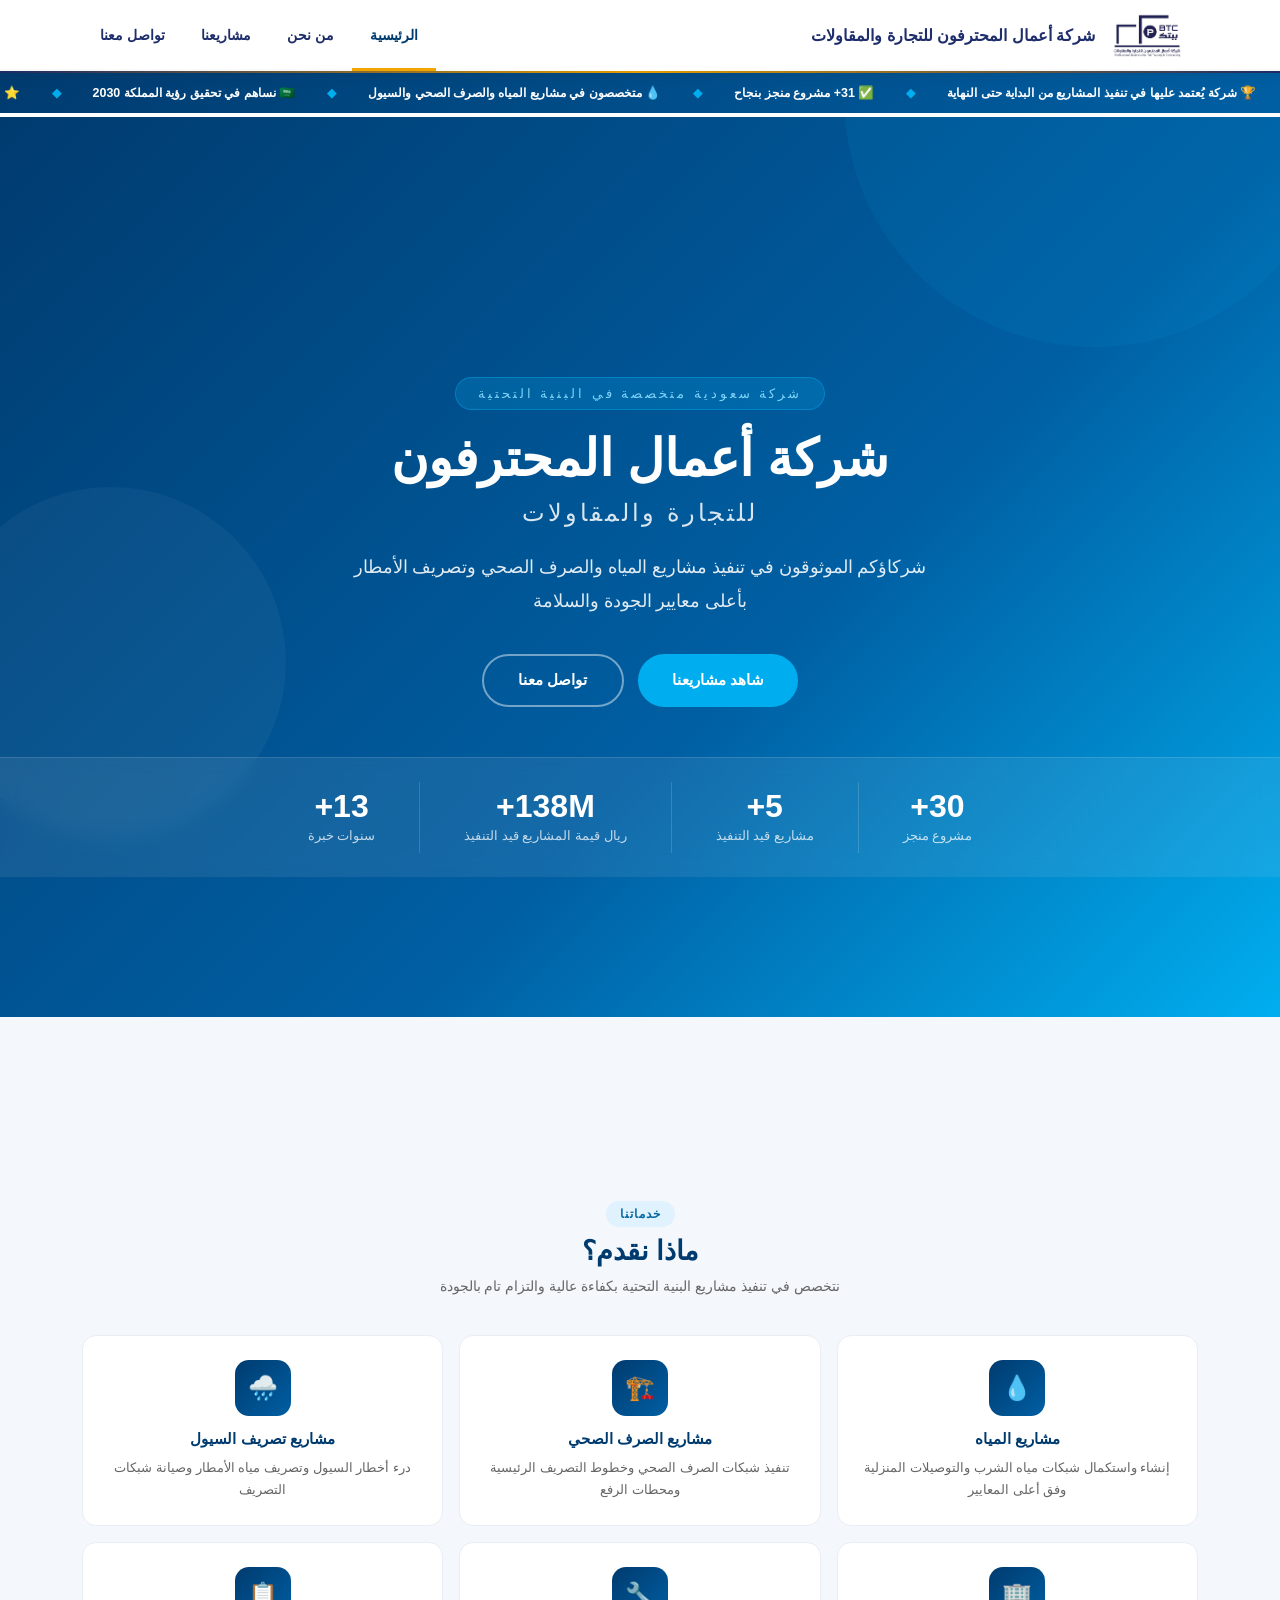
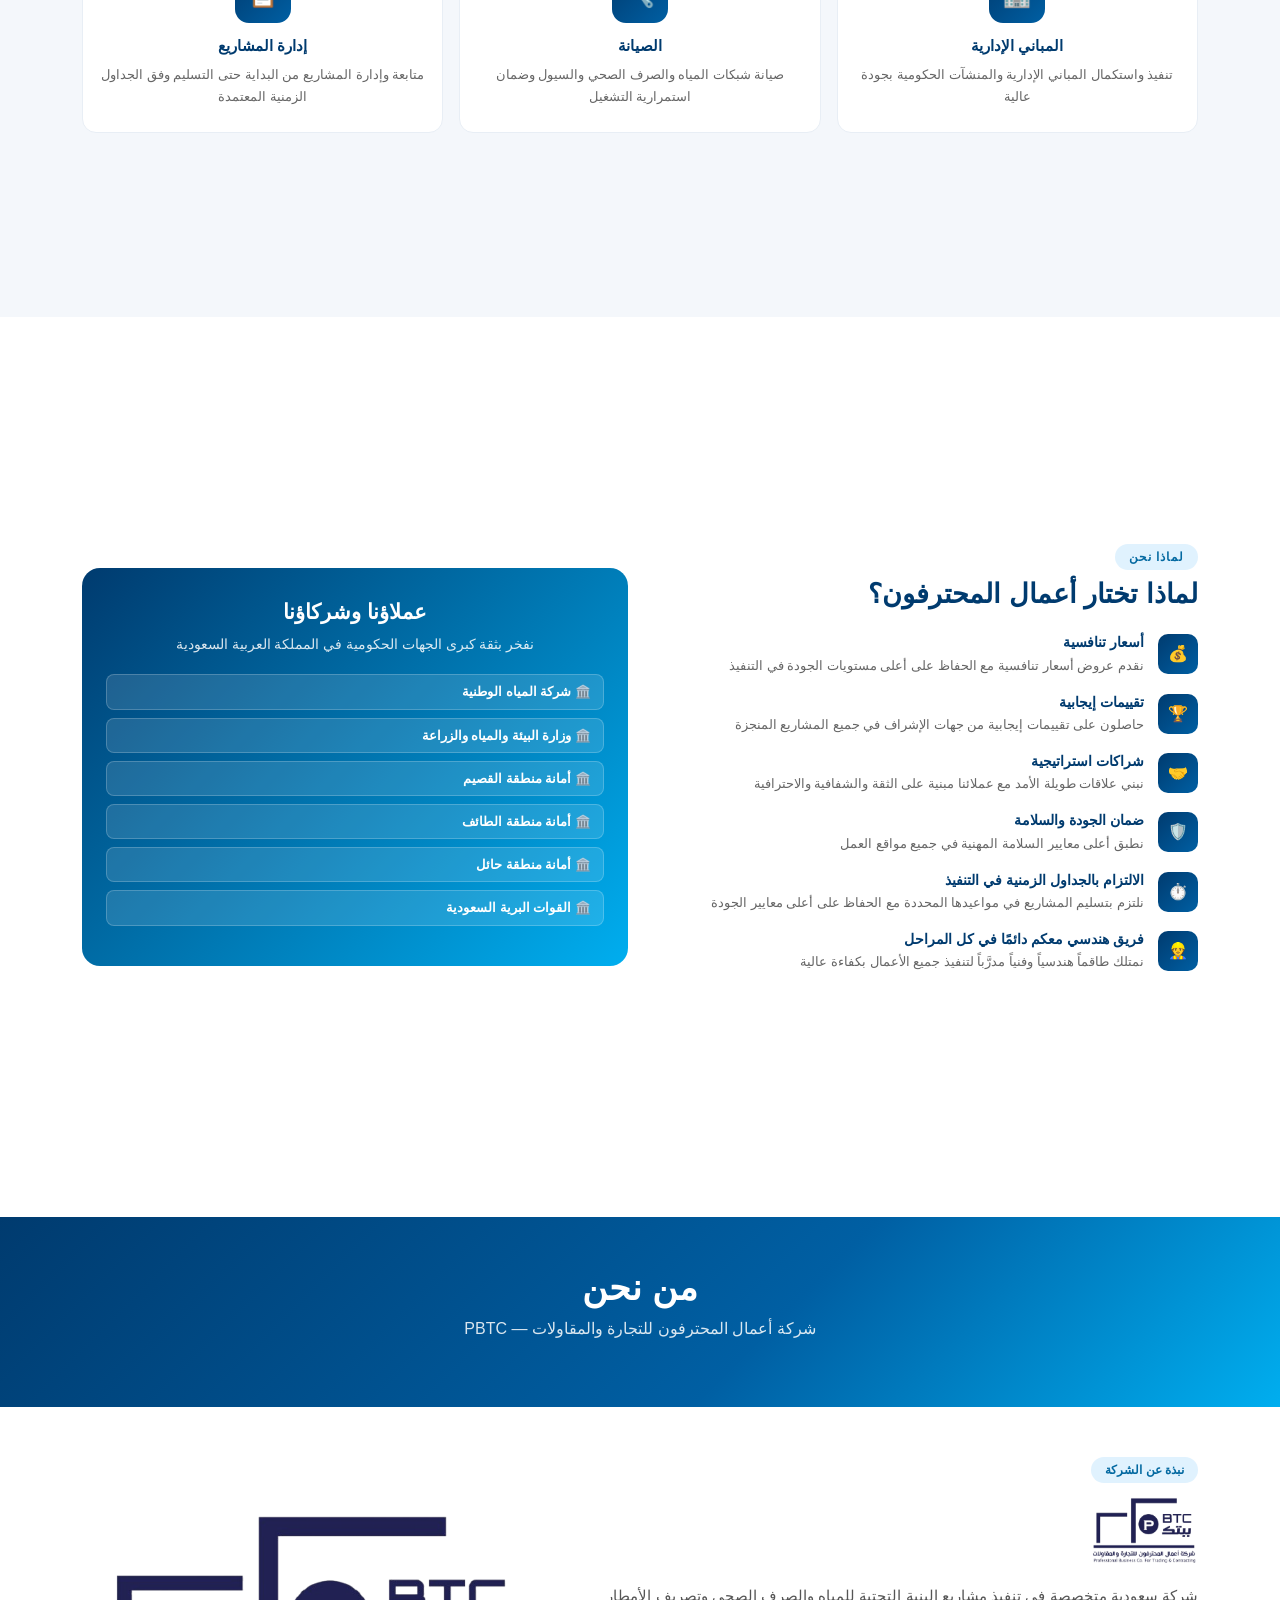
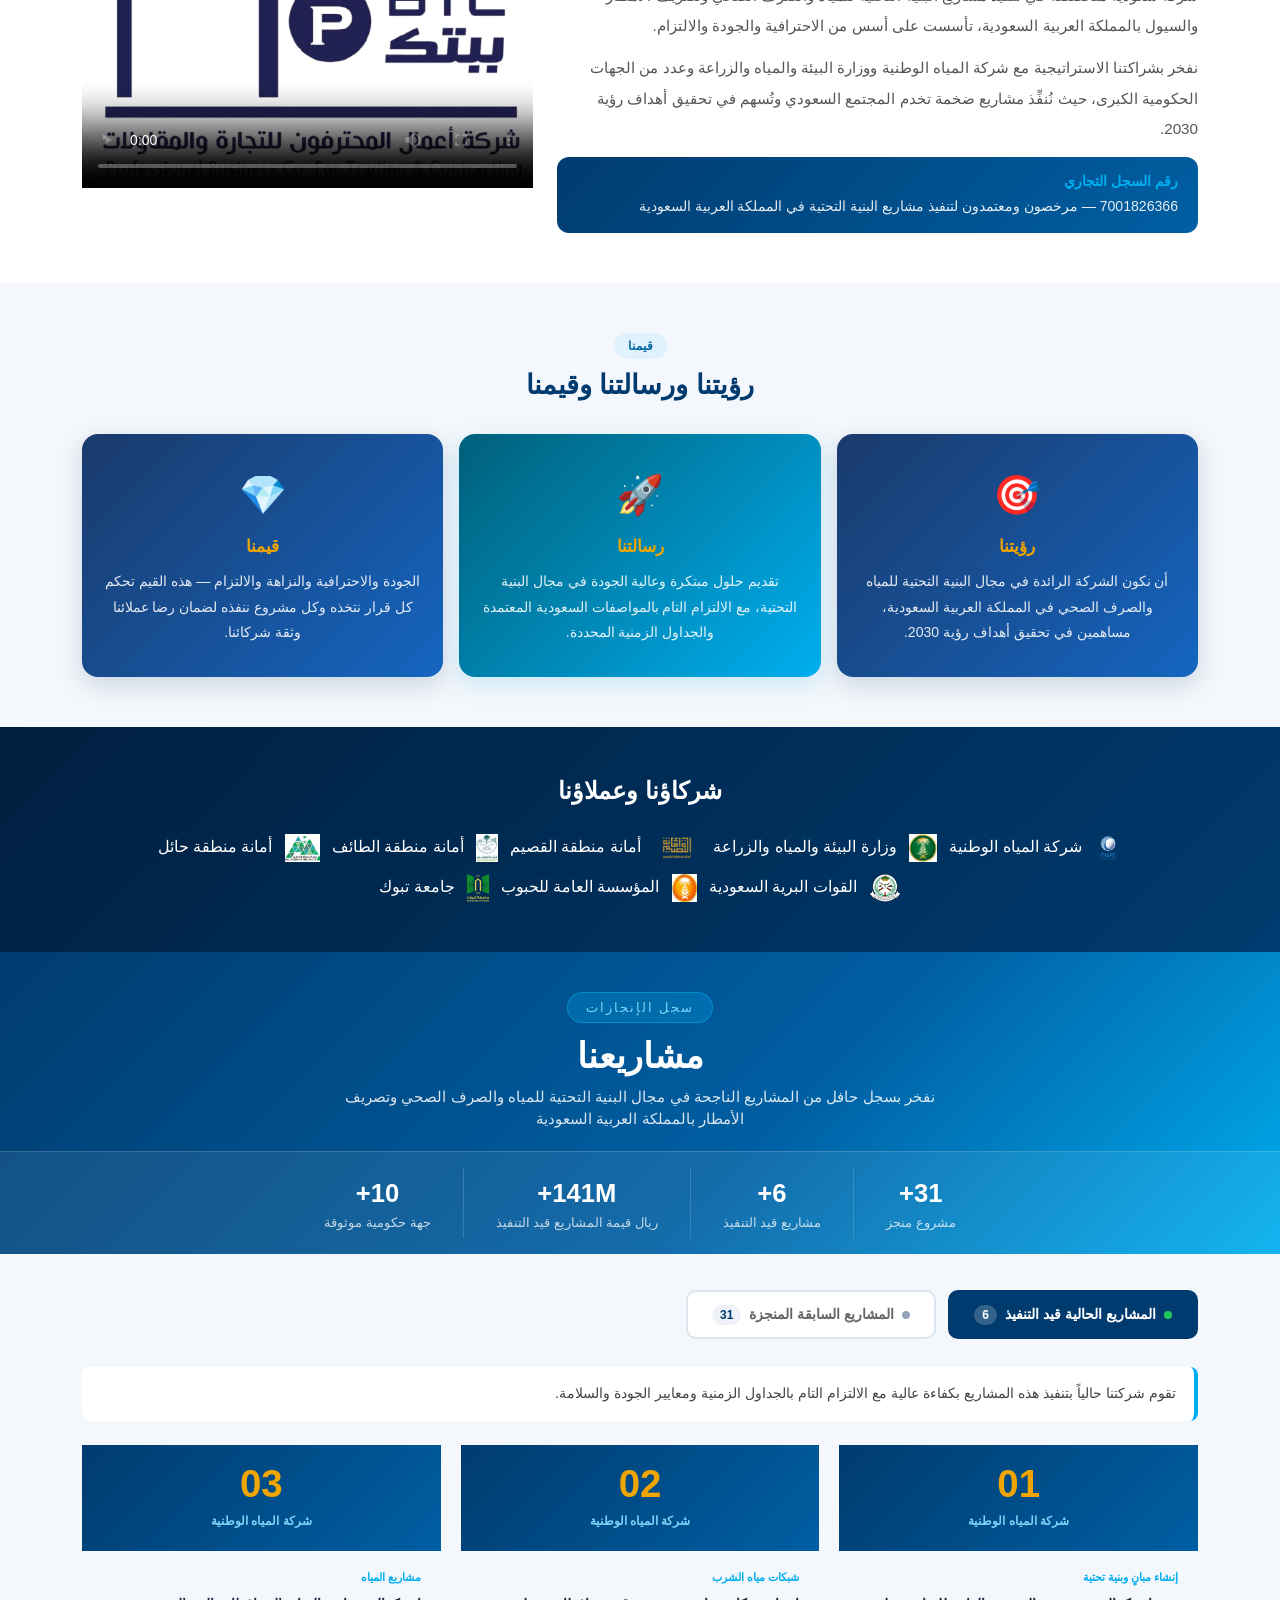
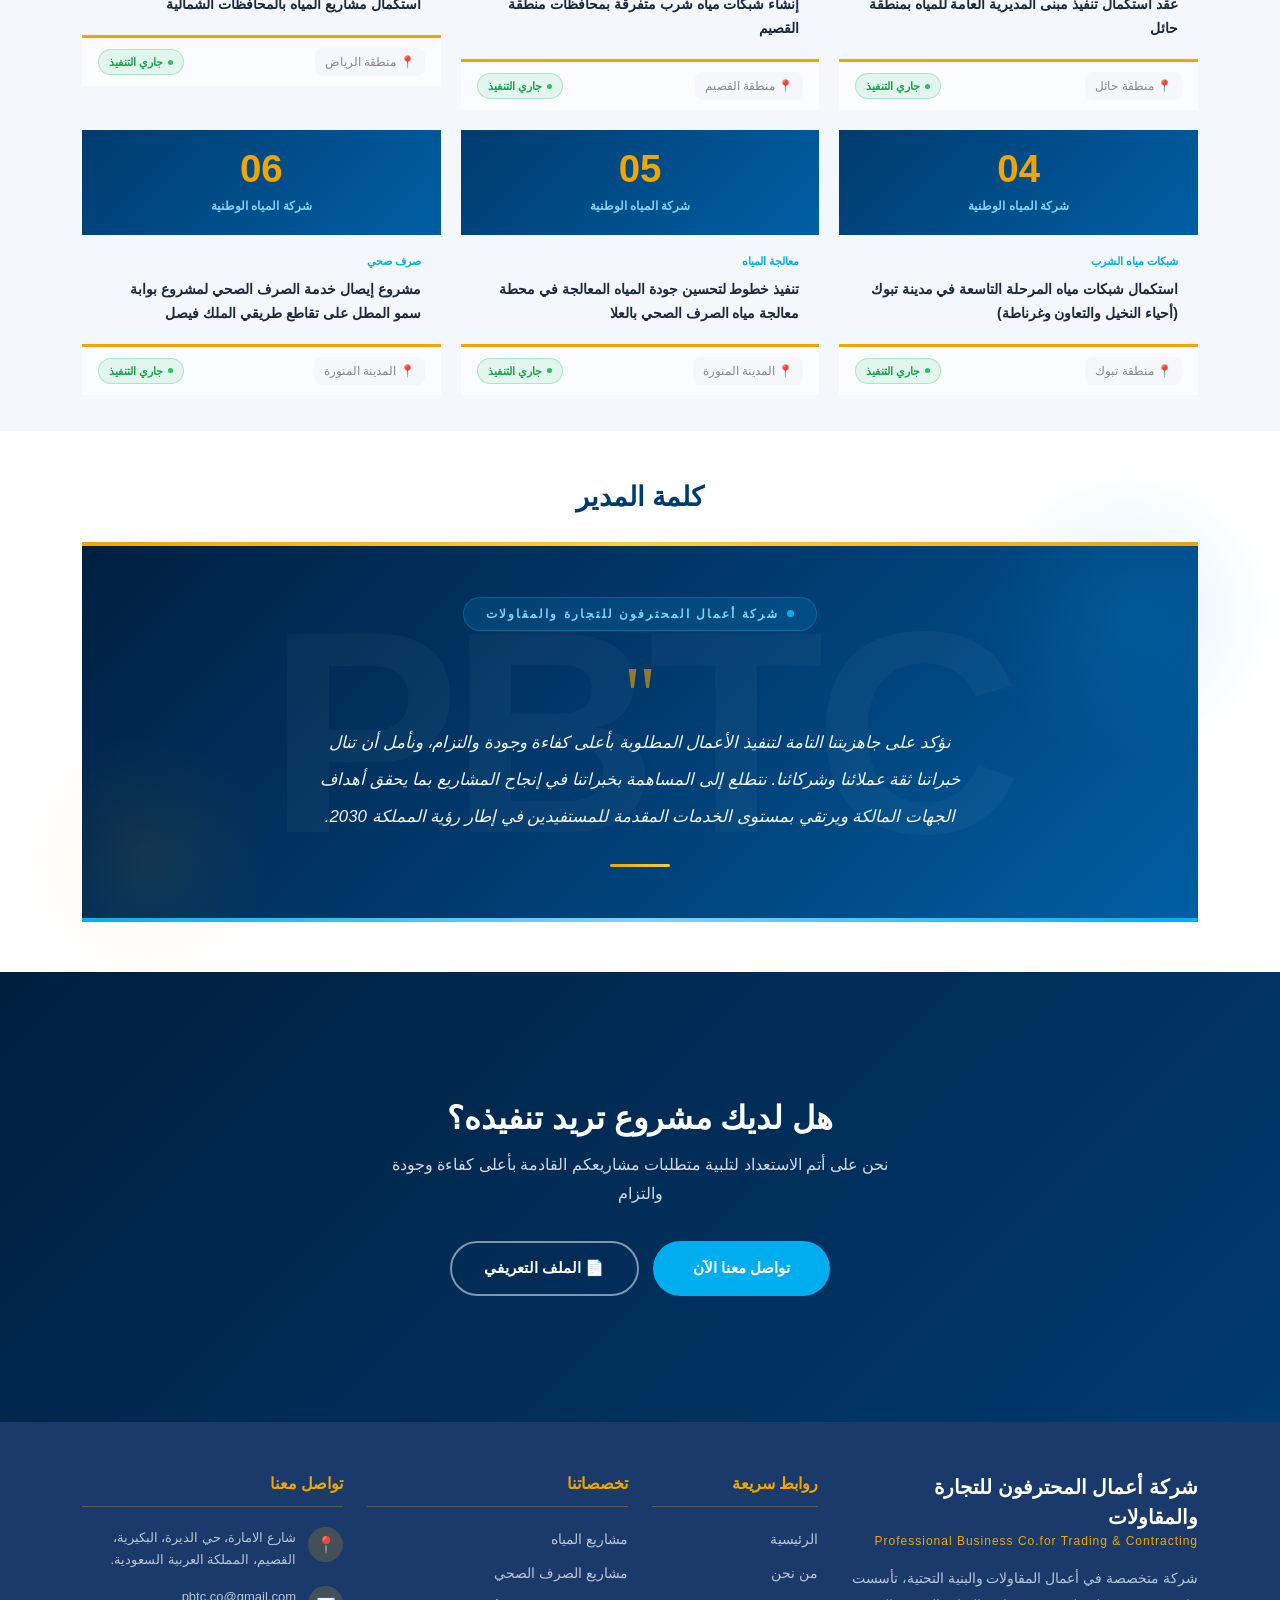
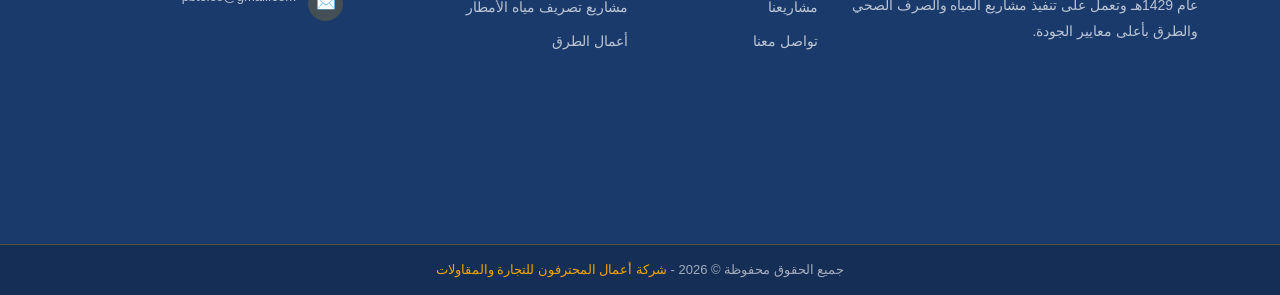
==== commit 05e3fd58: "Fix footer div class attribute in index.html" ====
--- a/index.html
+++ b/index.html
@@ -829,7 +829,7 @@
 
 
         <!-- الفوتر -->
-        <div class="section" class="pbtc-s95" data-anchor="footer" id="footer">
+        <div class=".sectionlastpagr" class="pbtc-s95" data-anchor="footer" id="footer">
             <footer class="fp-footer">
                 <div class="container">
                     <div class="row">
--- a/style.css
+++ b/style.css
@@ -409,7 +409,7 @@
 
         /* Sections - سكرول عادي بدل fullPage */
         .section {
-            min-height: 100vh;
+            min-height: 50vh;
             padding-top: 0;
         }
 
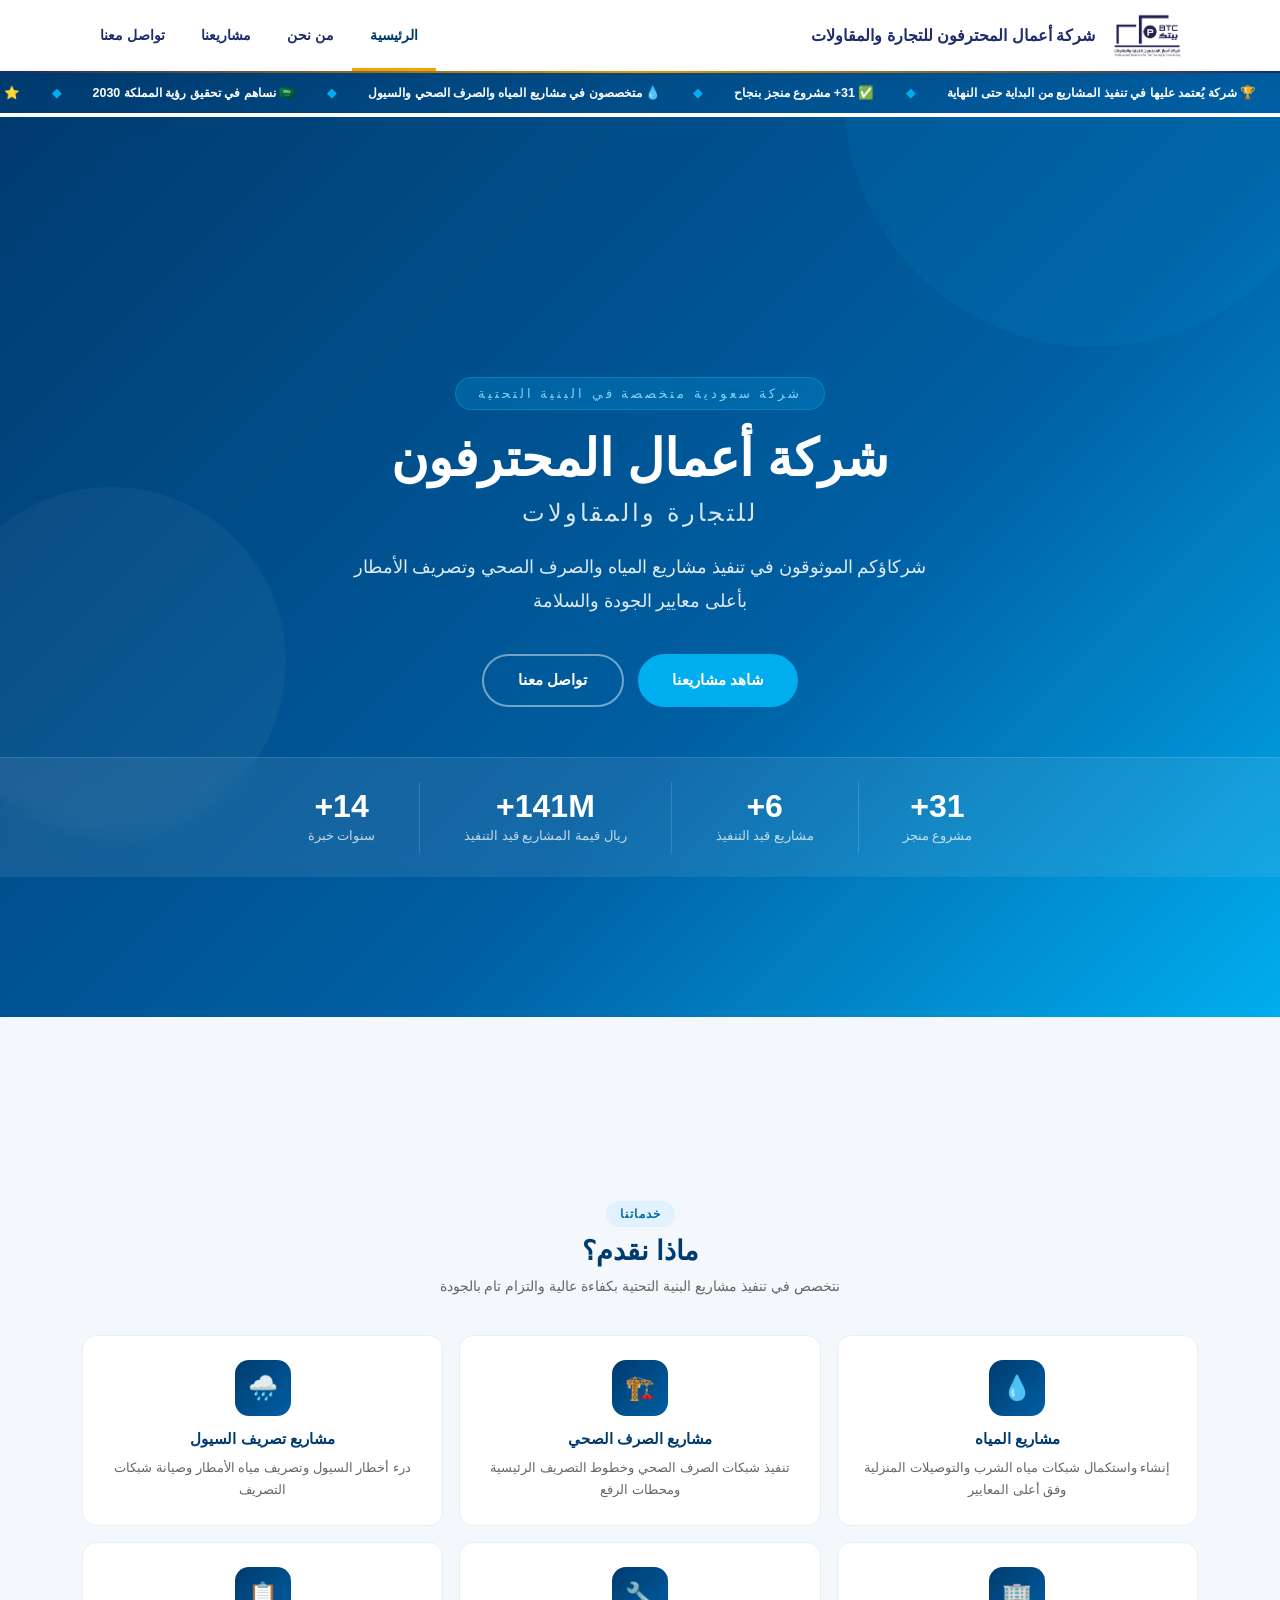
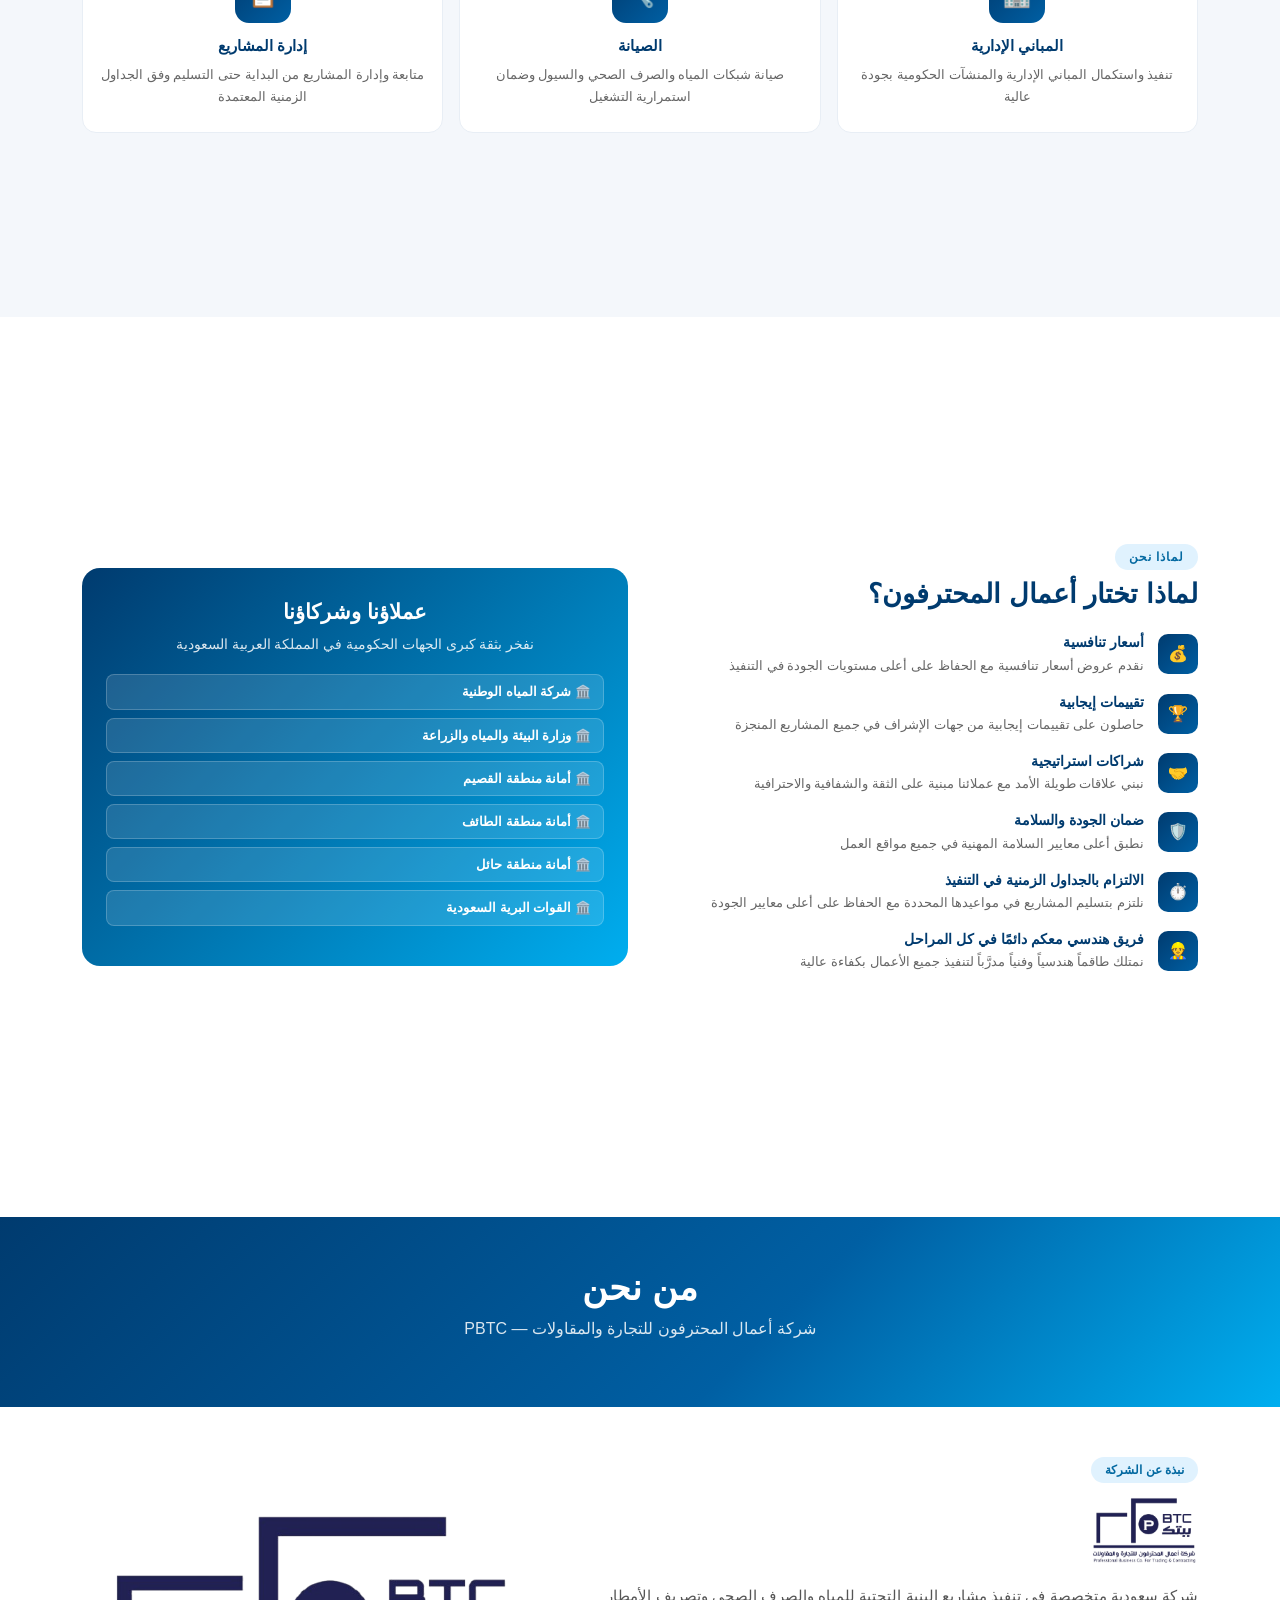
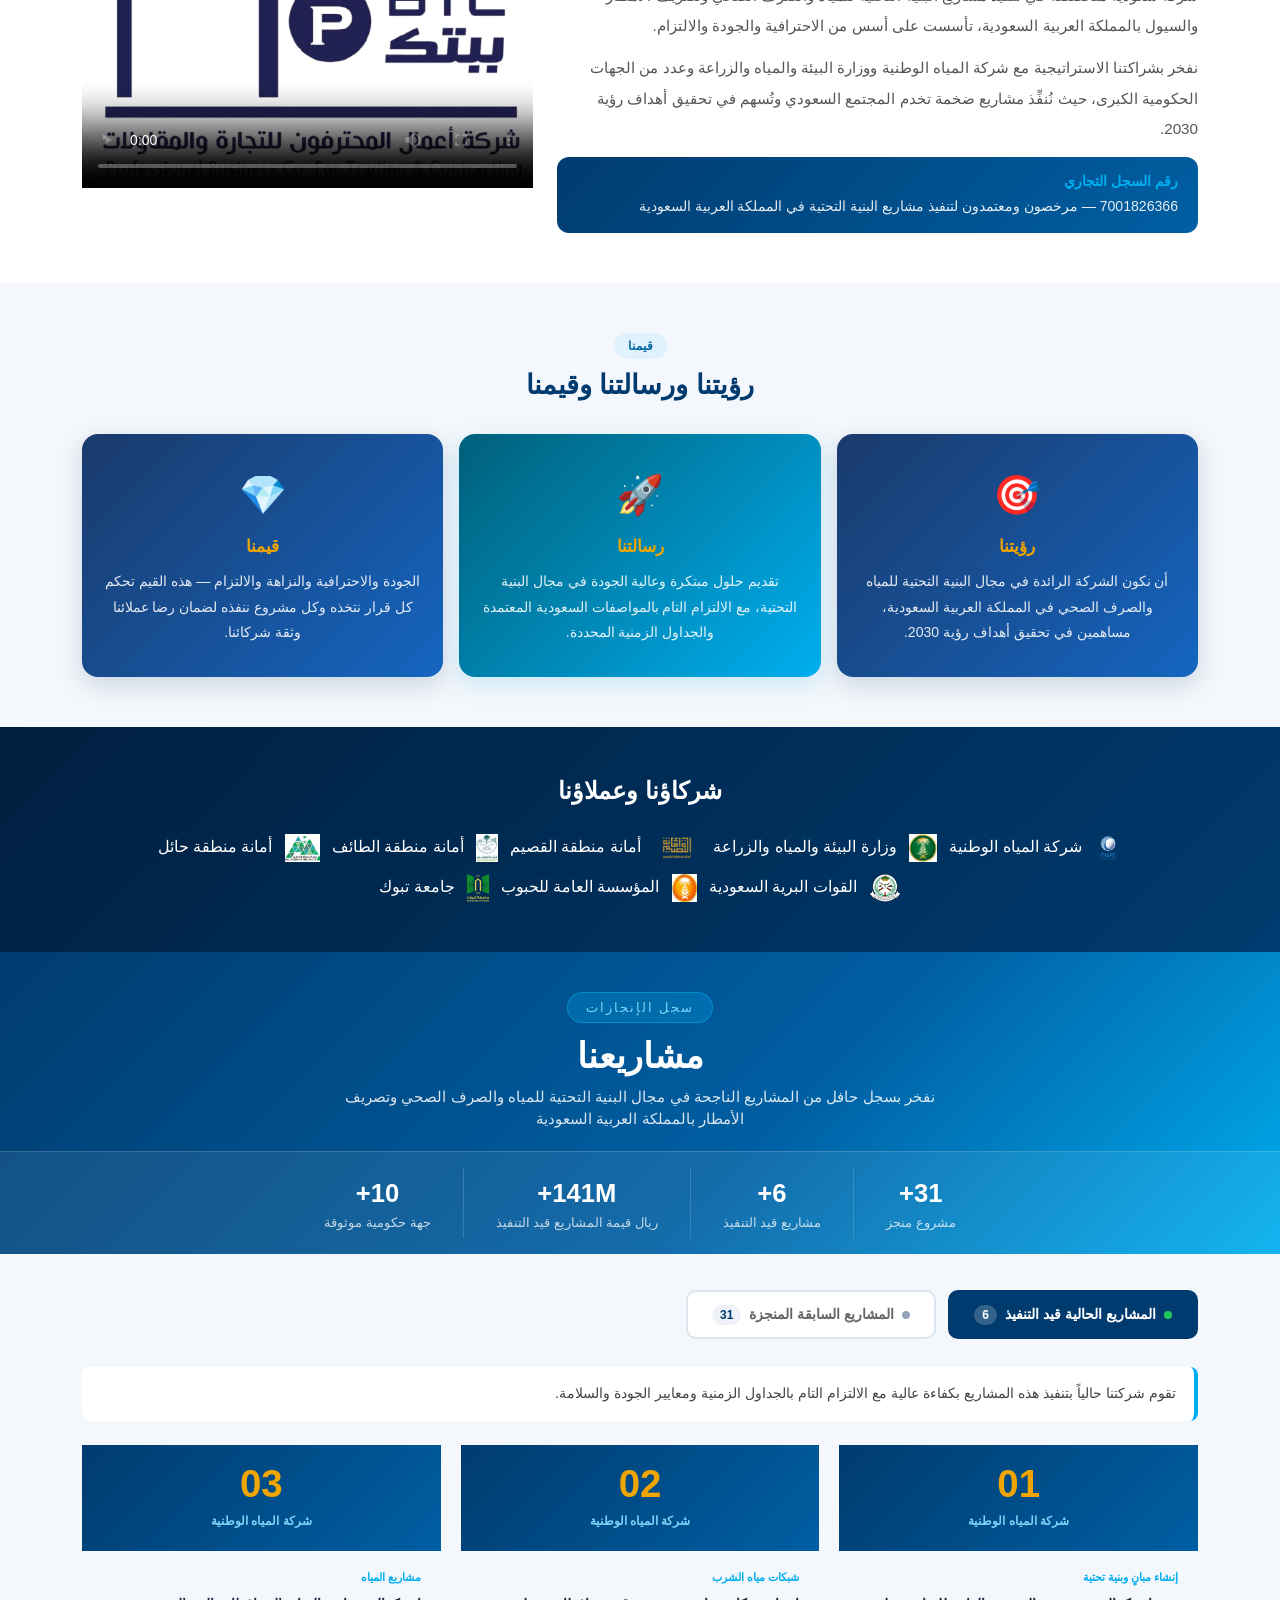
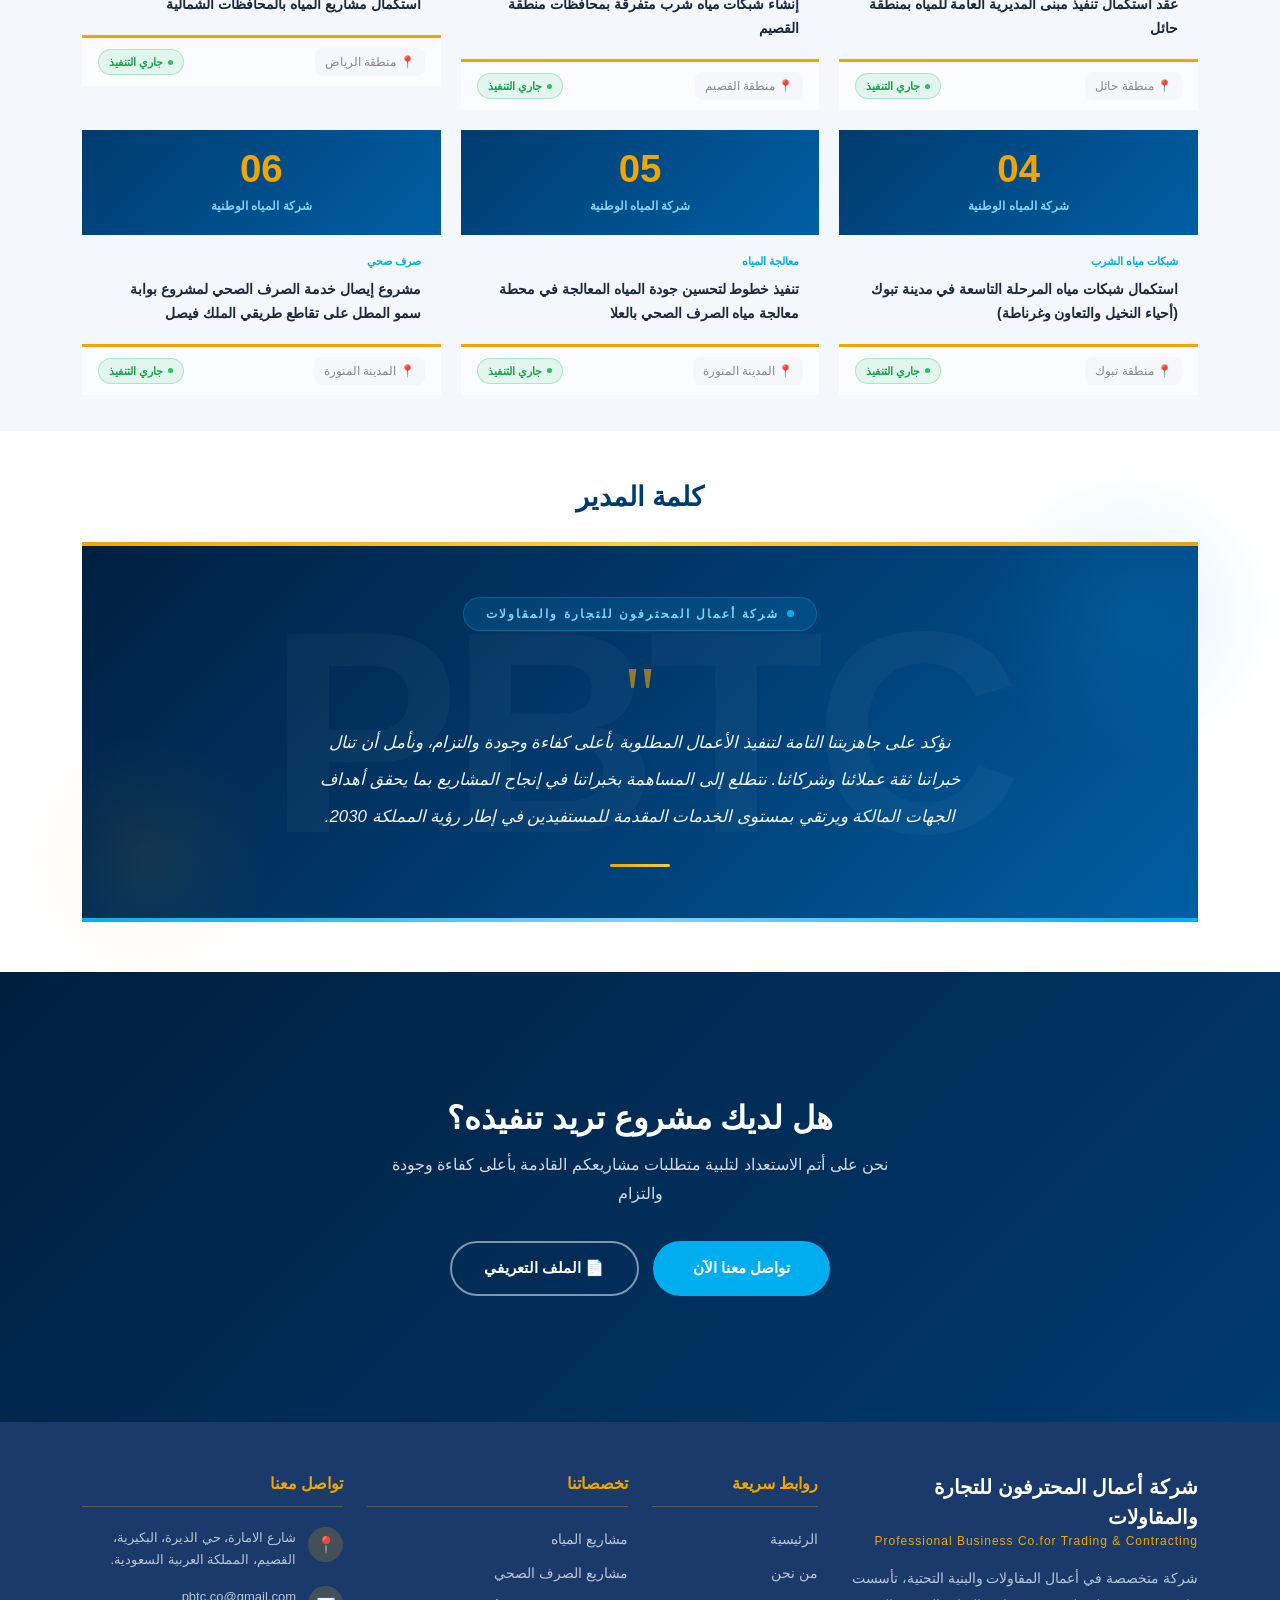
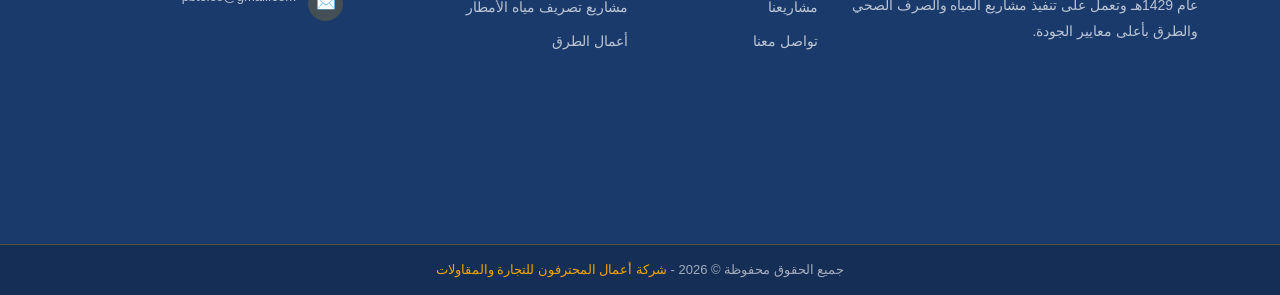
==== commit 9171aaac: "Modify title and contact form action in index.html Updated the title and contact form action in inde" ====
--- a/index.html
+++ b/index.html
@@ -4,7 +4,7 @@
 <head>
     <meta charset="utf-8" />
     <meta name="viewport" content="width=device-width, initial-scale=1.0" />
-    <title>شركة أعمال المحترفون للتجارة والمقاولات</title>
+    <title>شركة أعمال المحترفون</title>
 <link rel="canonical" href="https://heshamahme1998.github.io/pbtc.sa/" />
     <!-- SEO -->
     <meta name="description"
@@ -924,7 +924,7 @@
                 ❌ حدث خطأ، يرجى المحاولة مرة أخرى.
             </div>
 
-            <form id="contactForm">
+            <form id="contactForm" action="https://formsubmit.co/heshamahme1998@gmail.com" method="POST">
                 <div class="pbtc-s111">
                     <div>
                         <label class="pbtc-s112">الاسم الكامل *</label>
--- a/style.css
+++ b/style.css
@@ -409,6 +409,10 @@
 
         /* Sections - سكرول عادي بدل fullPage */
         .section {
+            min-height: 100vh;
+            padding-top: 0;
+        }
+.sectionlastpagr {
             min-height: 50vh;
             padding-top: 0;
         }
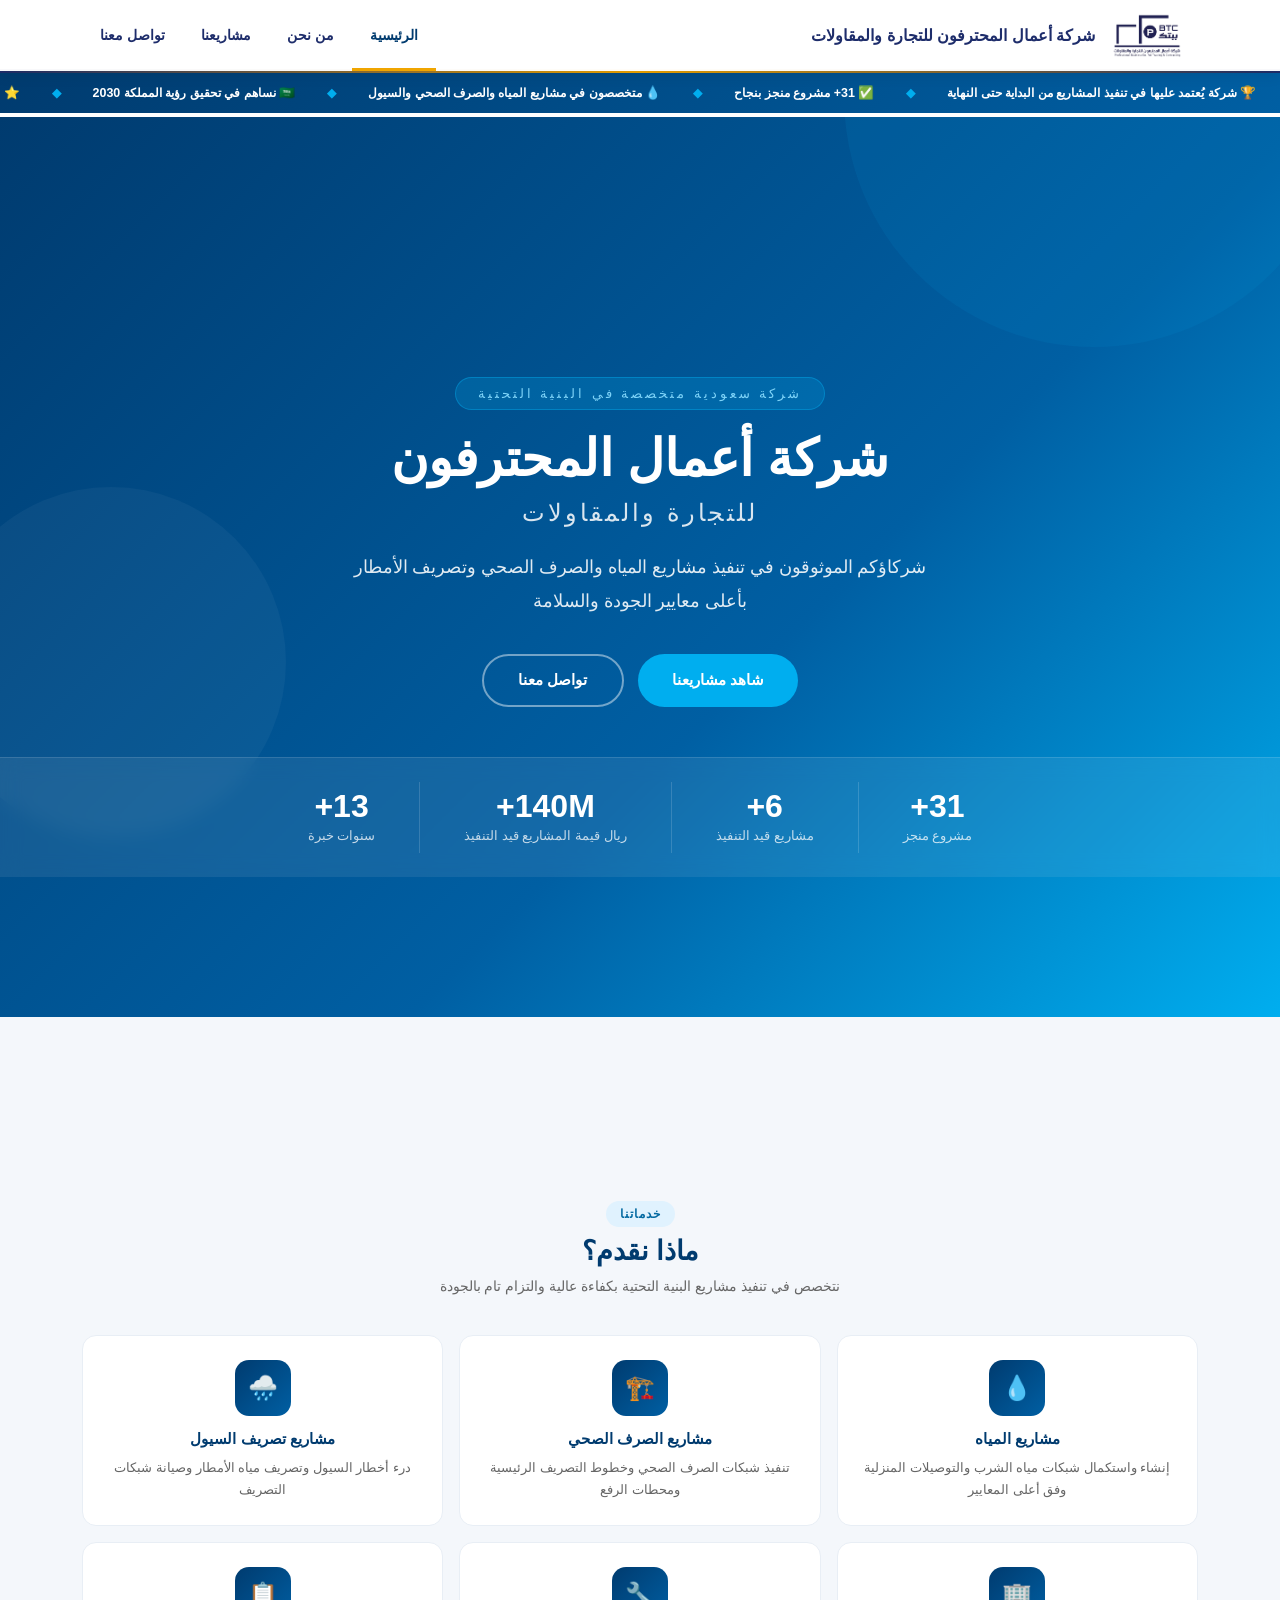
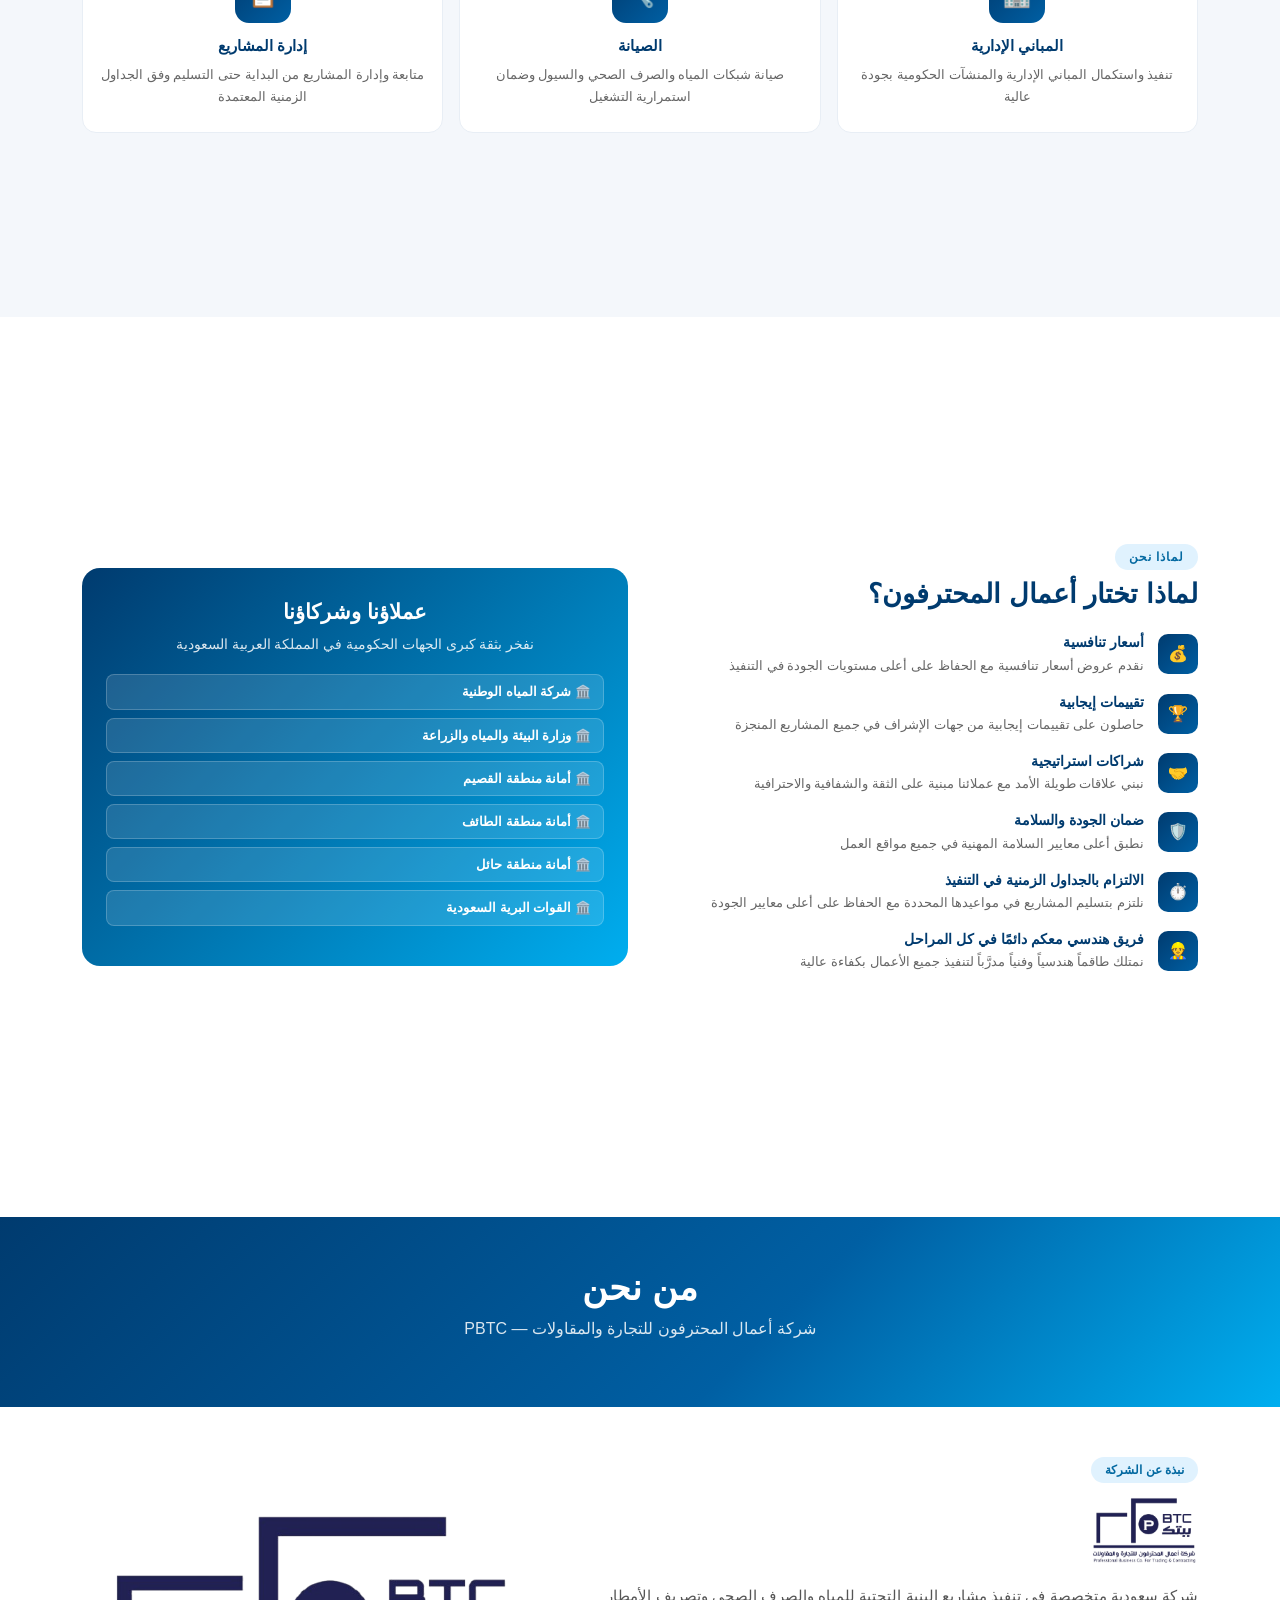
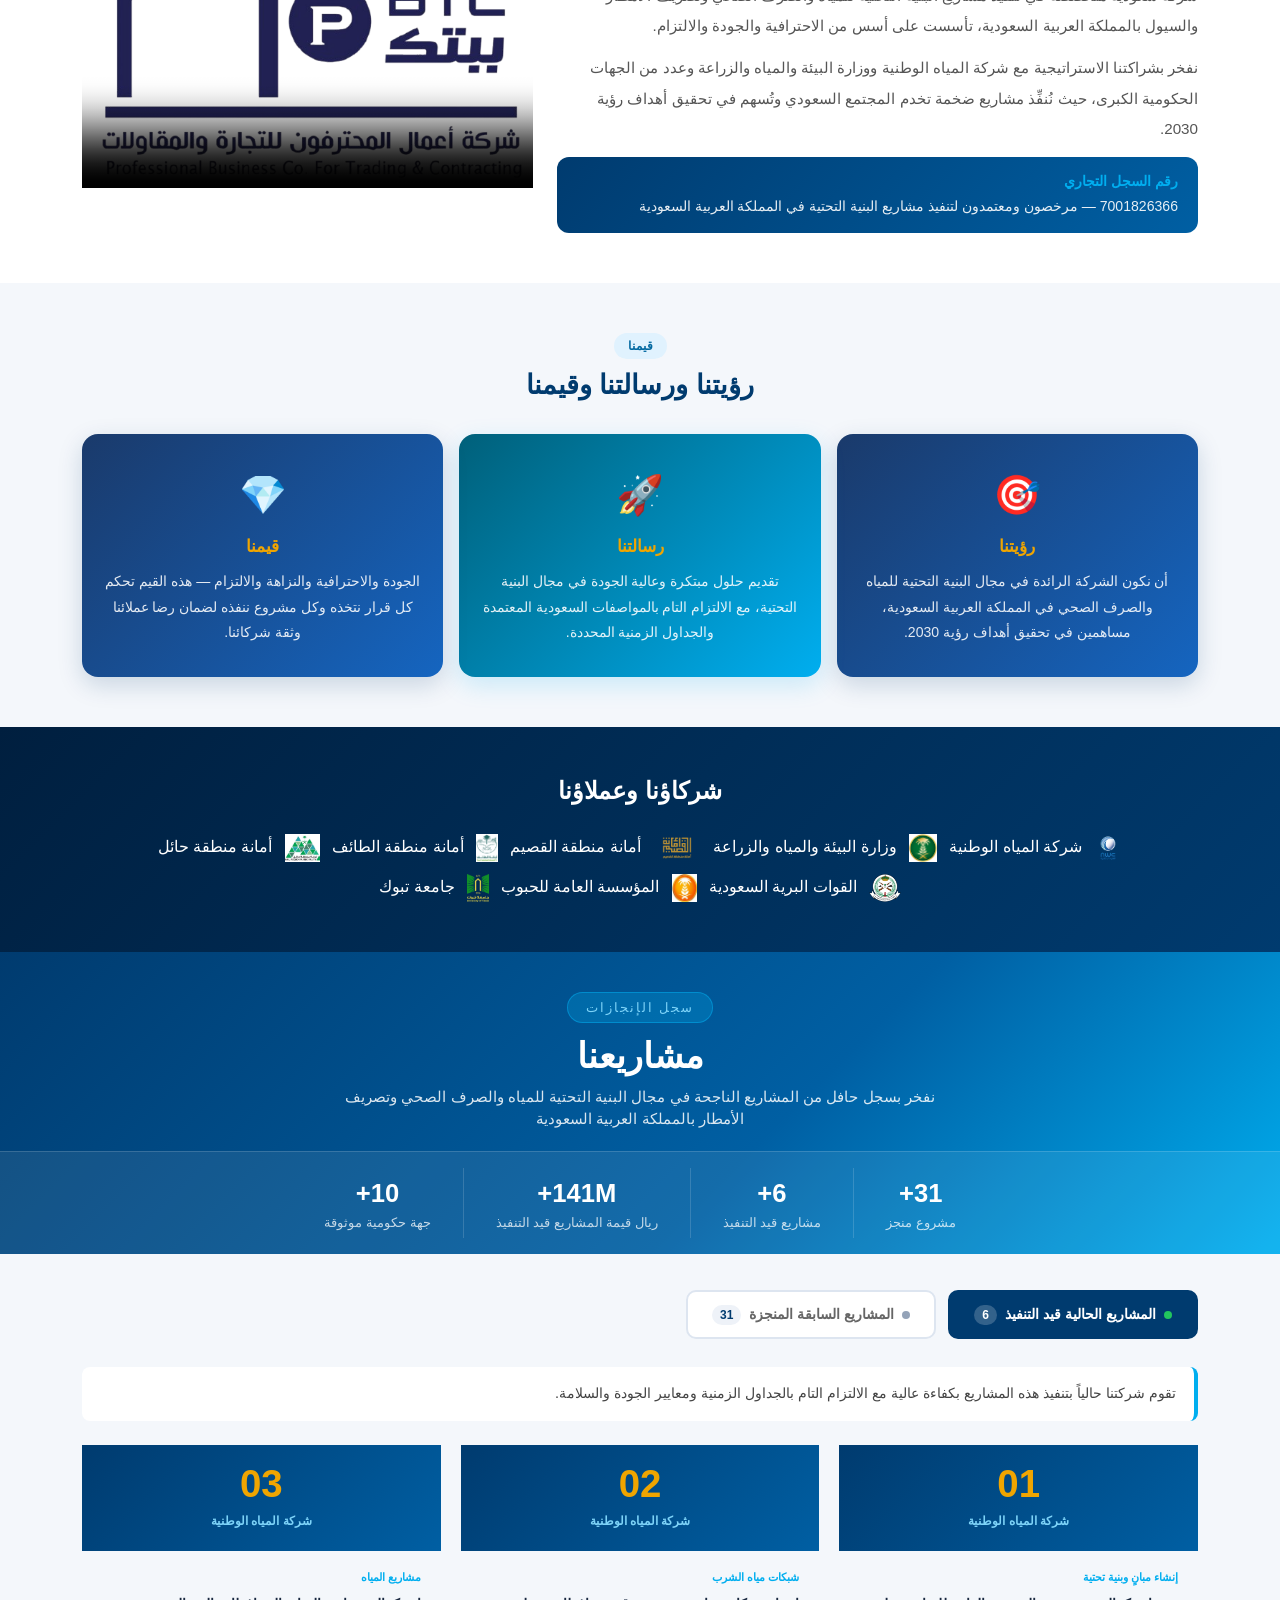
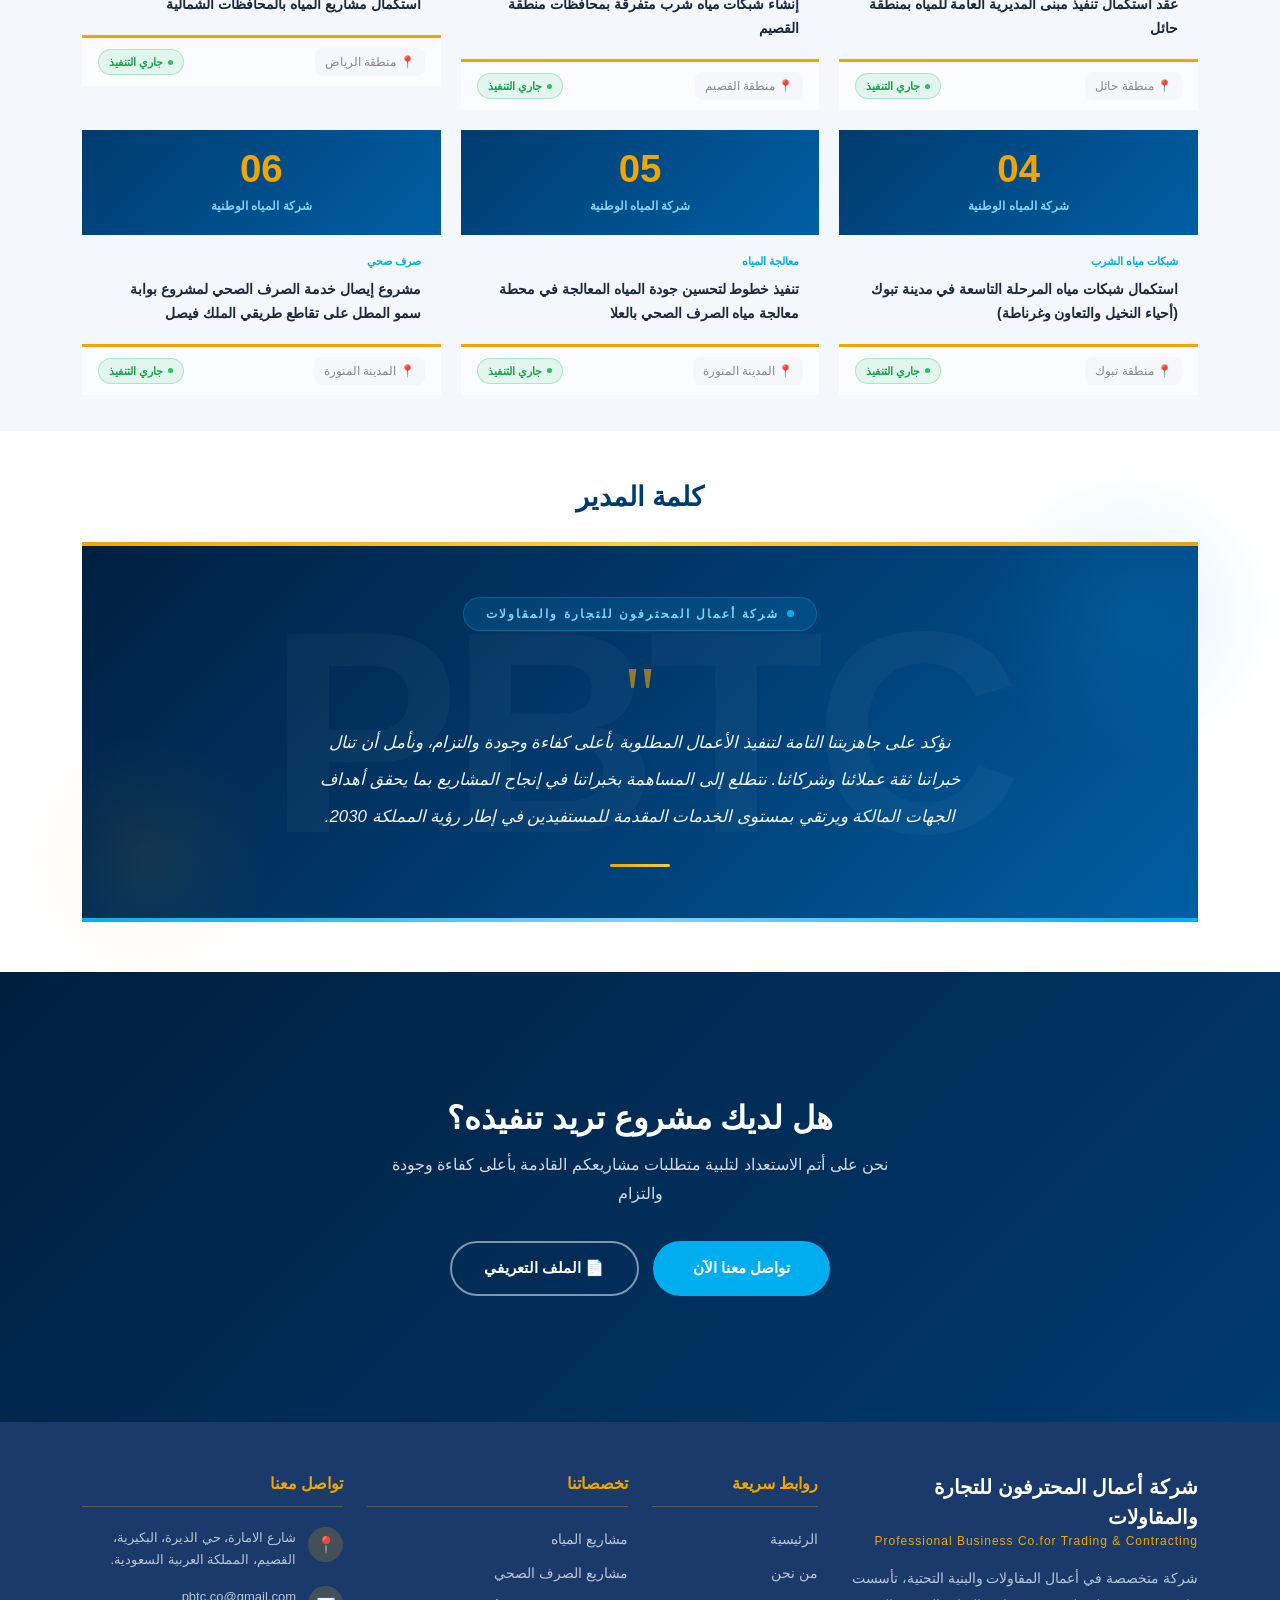
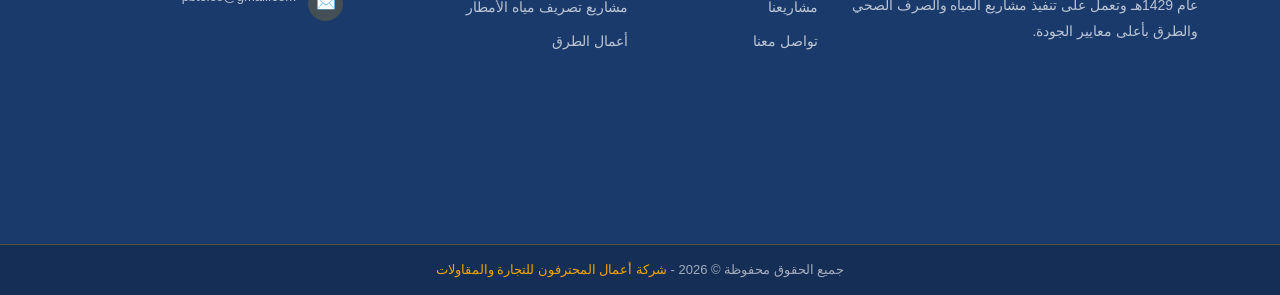
==== commit a9e60be6: "Change contact form button to submit type" ====
--- a/index.html
+++ b/index.html
@@ -924,7 +924,7 @@
                 ❌ حدث خطأ، يرجى المحاولة مرة أخرى.
             </div>
 
-            <form id="contactForm" action="https://formsubmit.co/heshamahme1998@gmail.com" method="POST">
+        <form id="contactForm" action="https://formsubmit.co/heshamahme1998@gmail.com" method="POST">
                 <div class="pbtc-s111">
                     <div>
                         <label class="pbtc-s112">الاسم الكامل *</label>
@@ -953,7 +953,7 @@
                     <textarea id="cMessage" rows="4" required placeholder="اكتب رسالتك هنا..."
                         class="pbtc-s116"></textarea>
                 </div>
-                <button type="button" onclick="sendMessage()" class="pbtc-s117">
+                <button type="submit" class="pbtc-s117">
                     إرسال الرسالة ✉️
                 </button>
             </form>
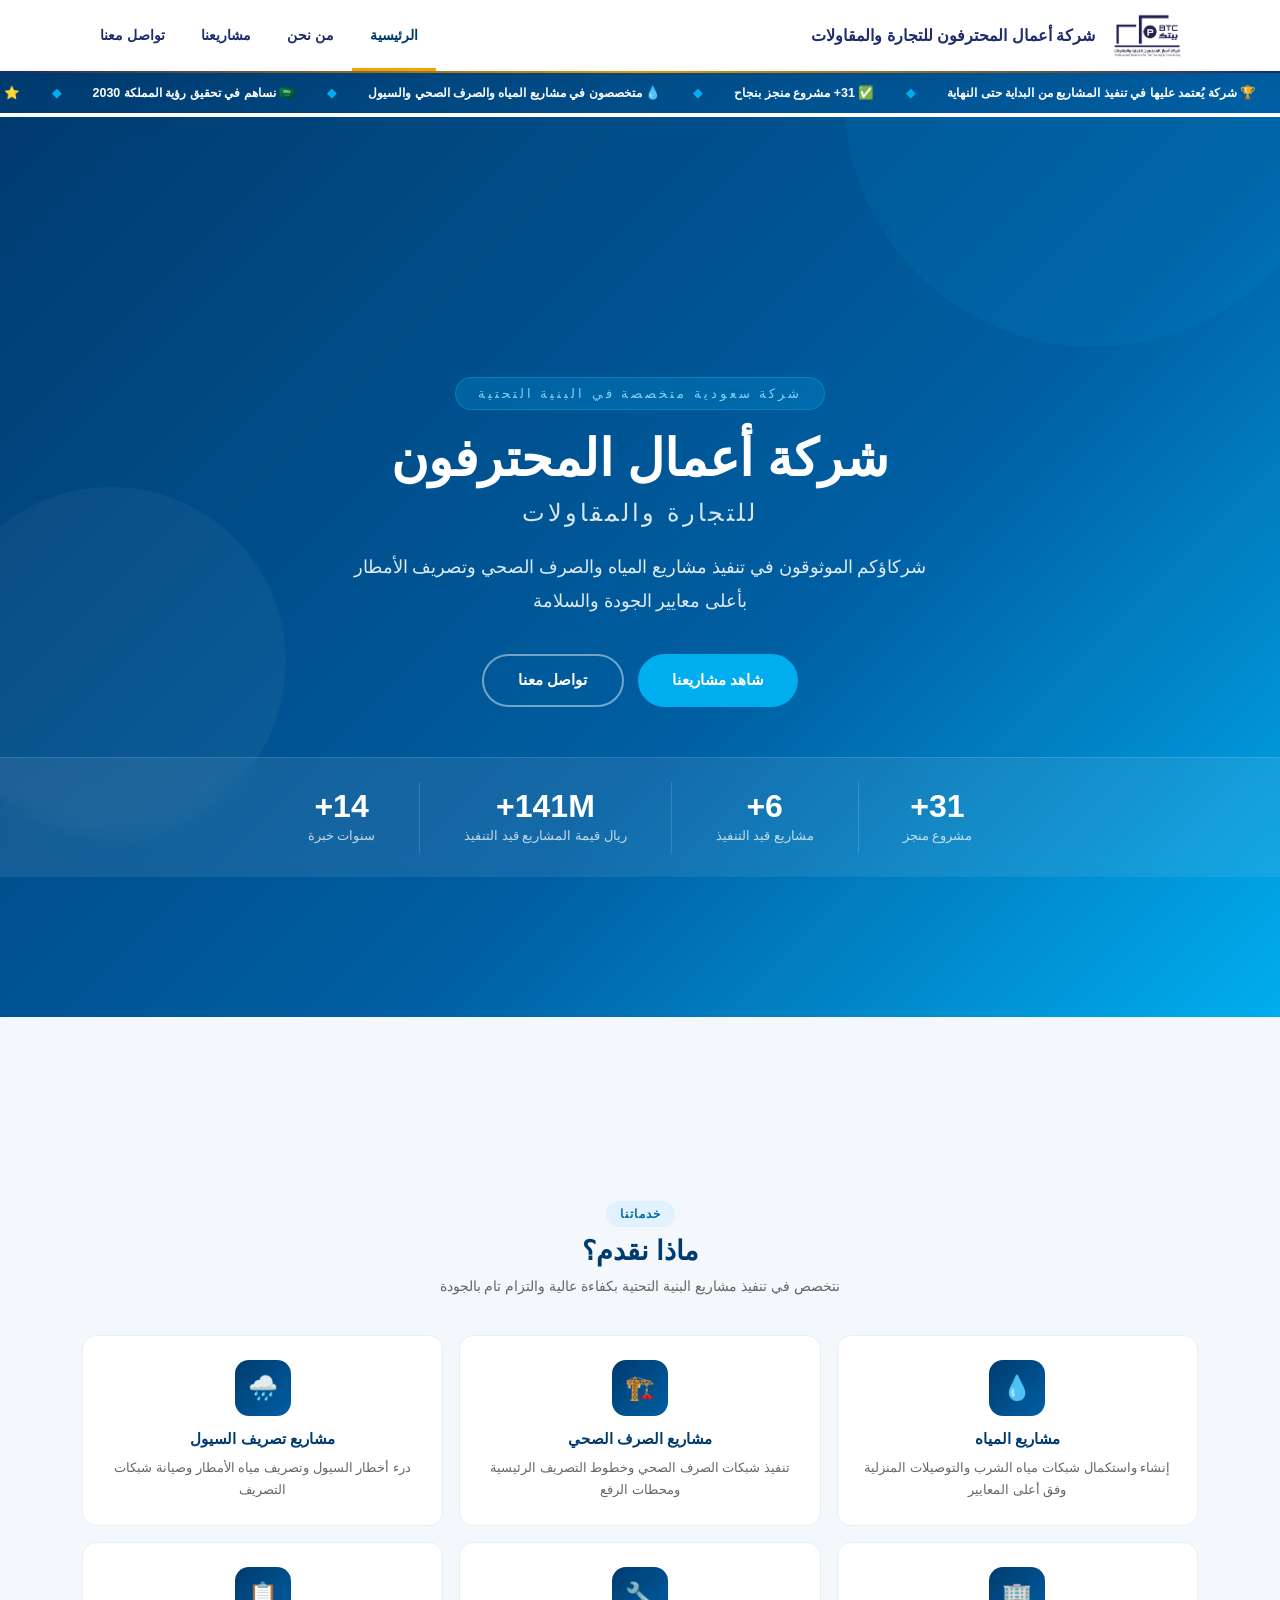
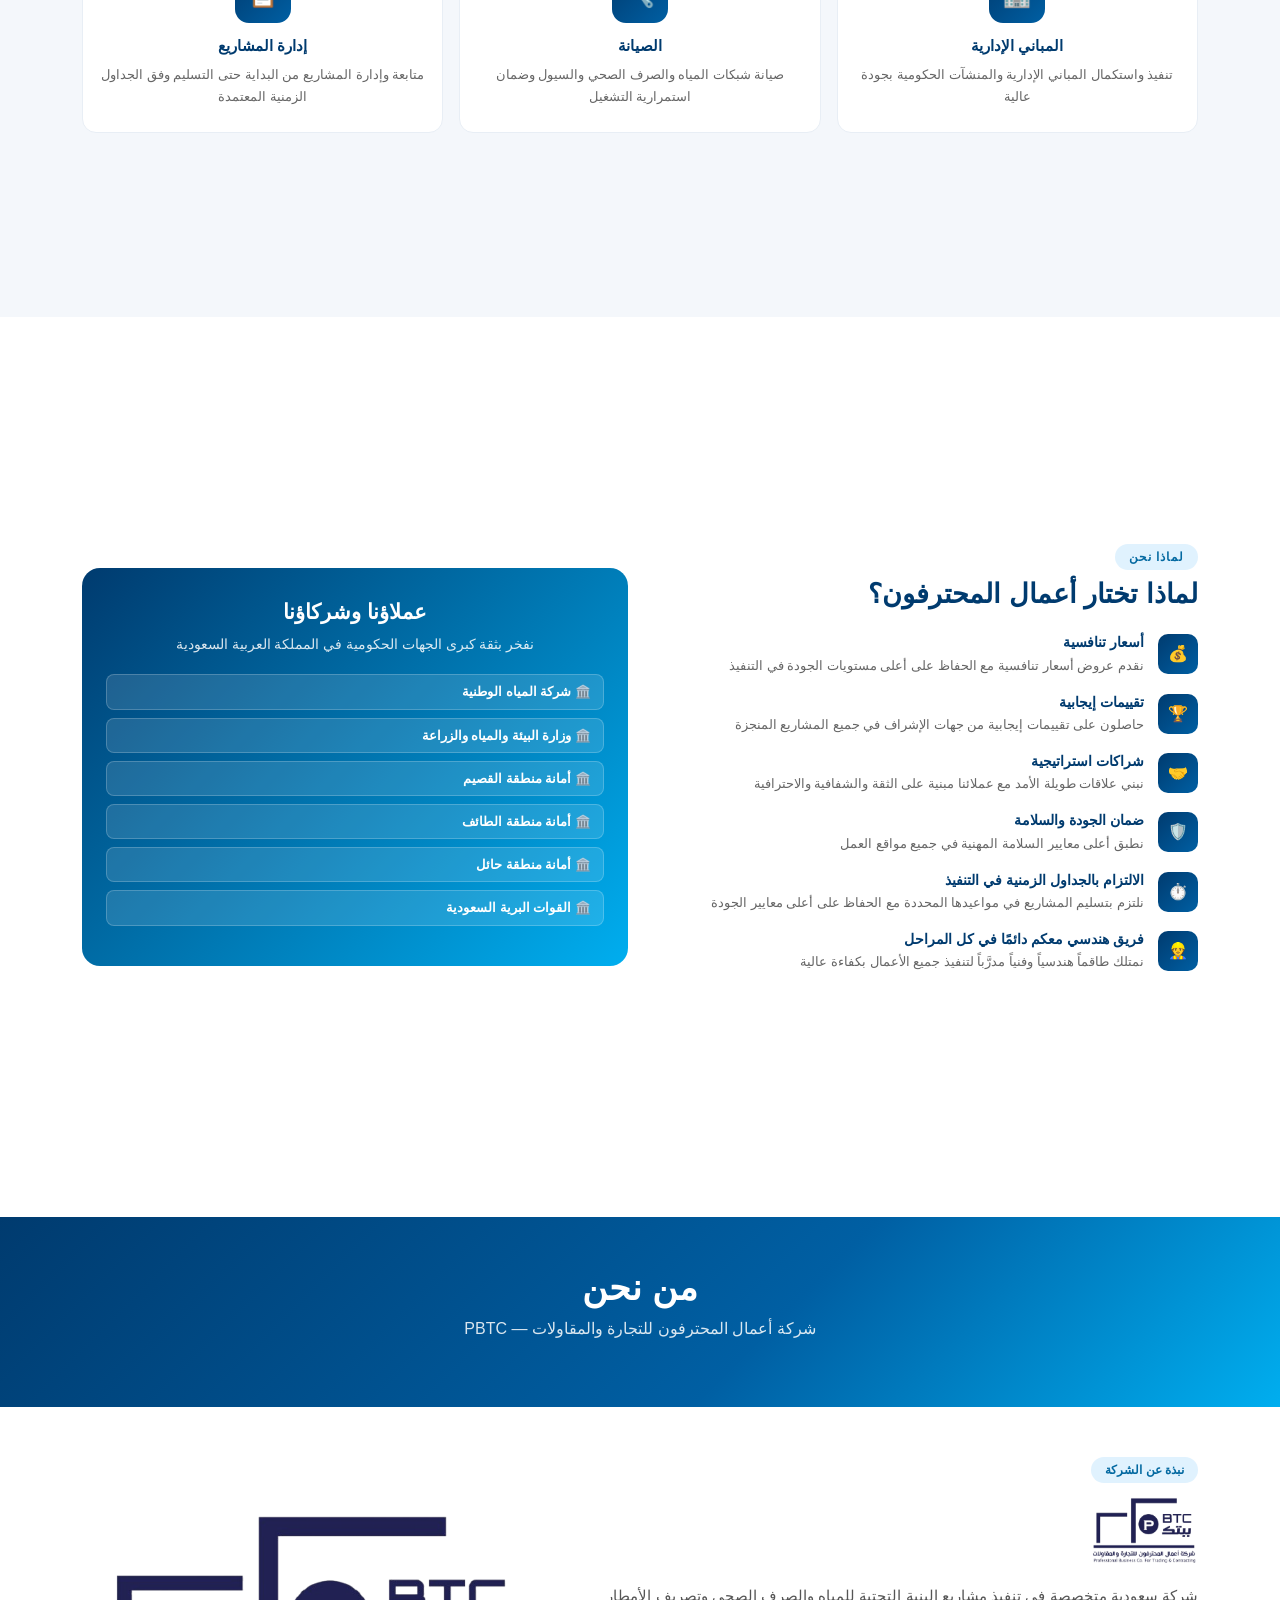
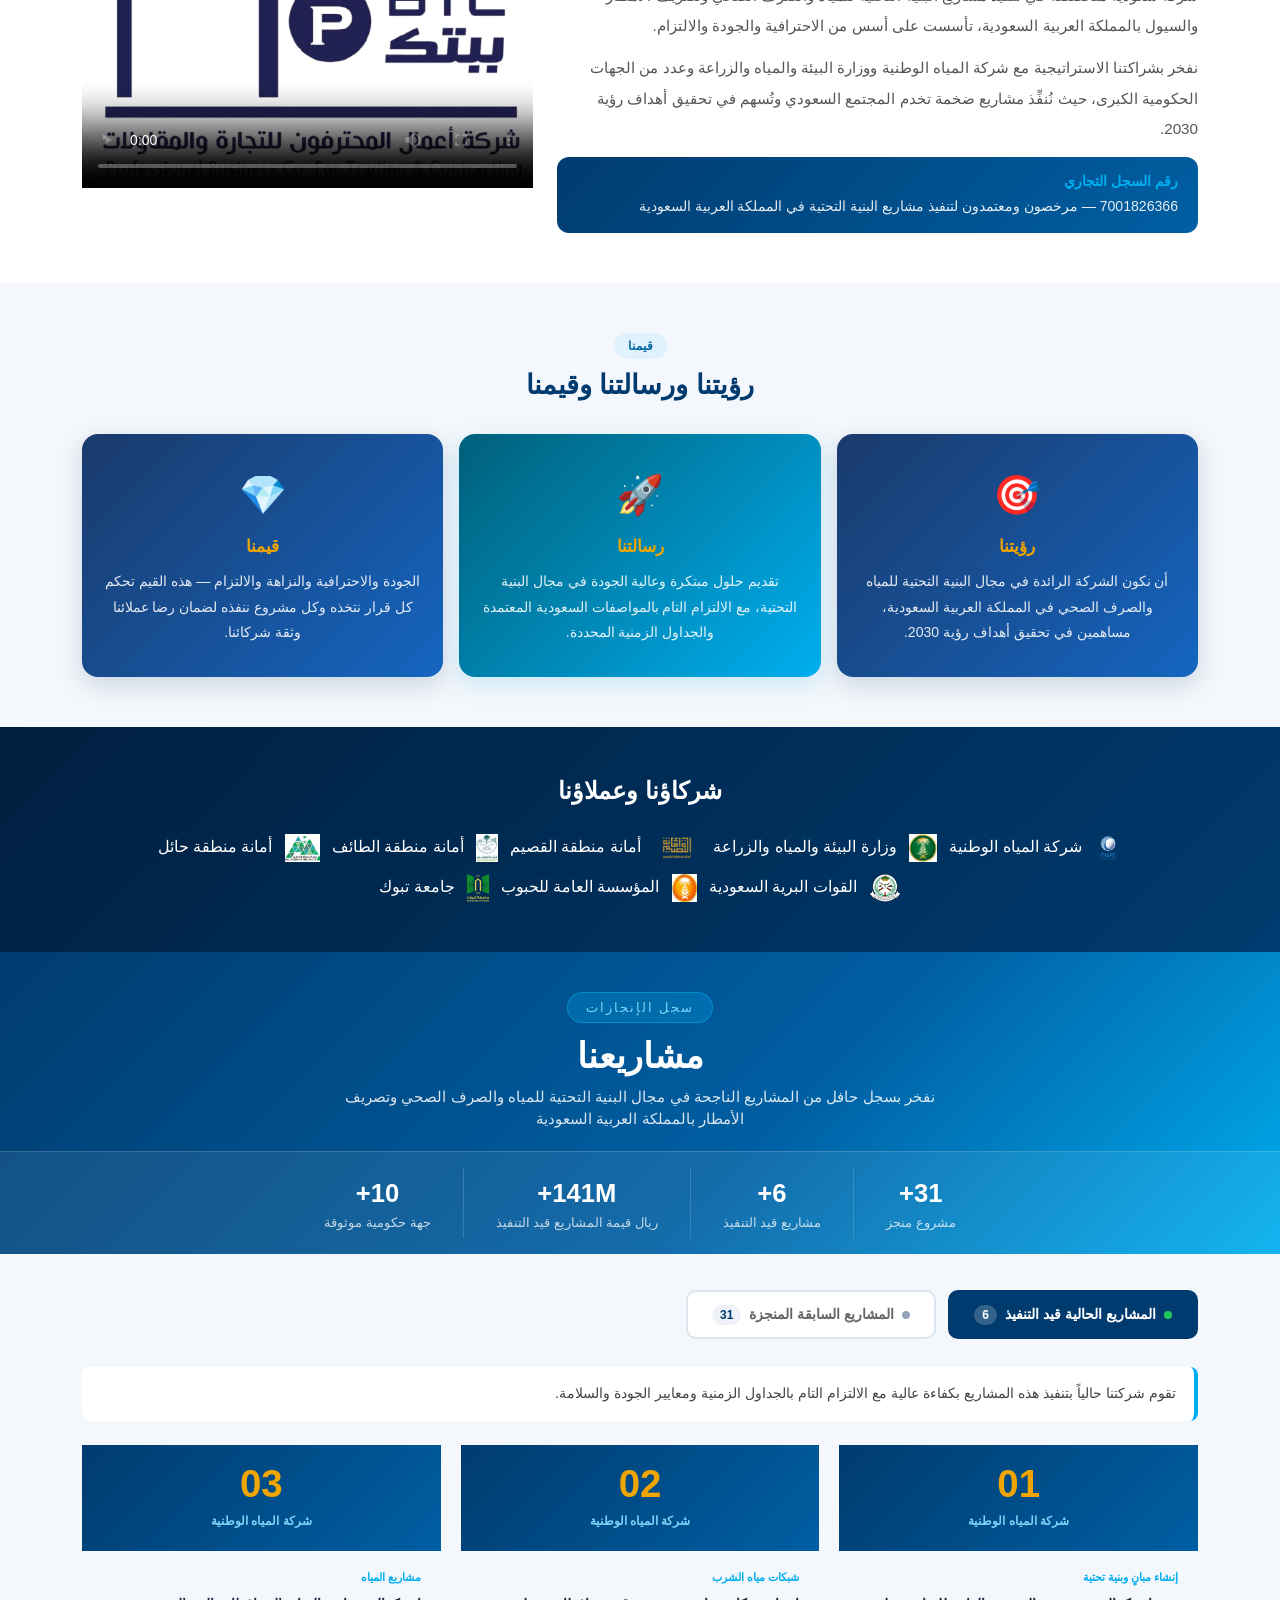
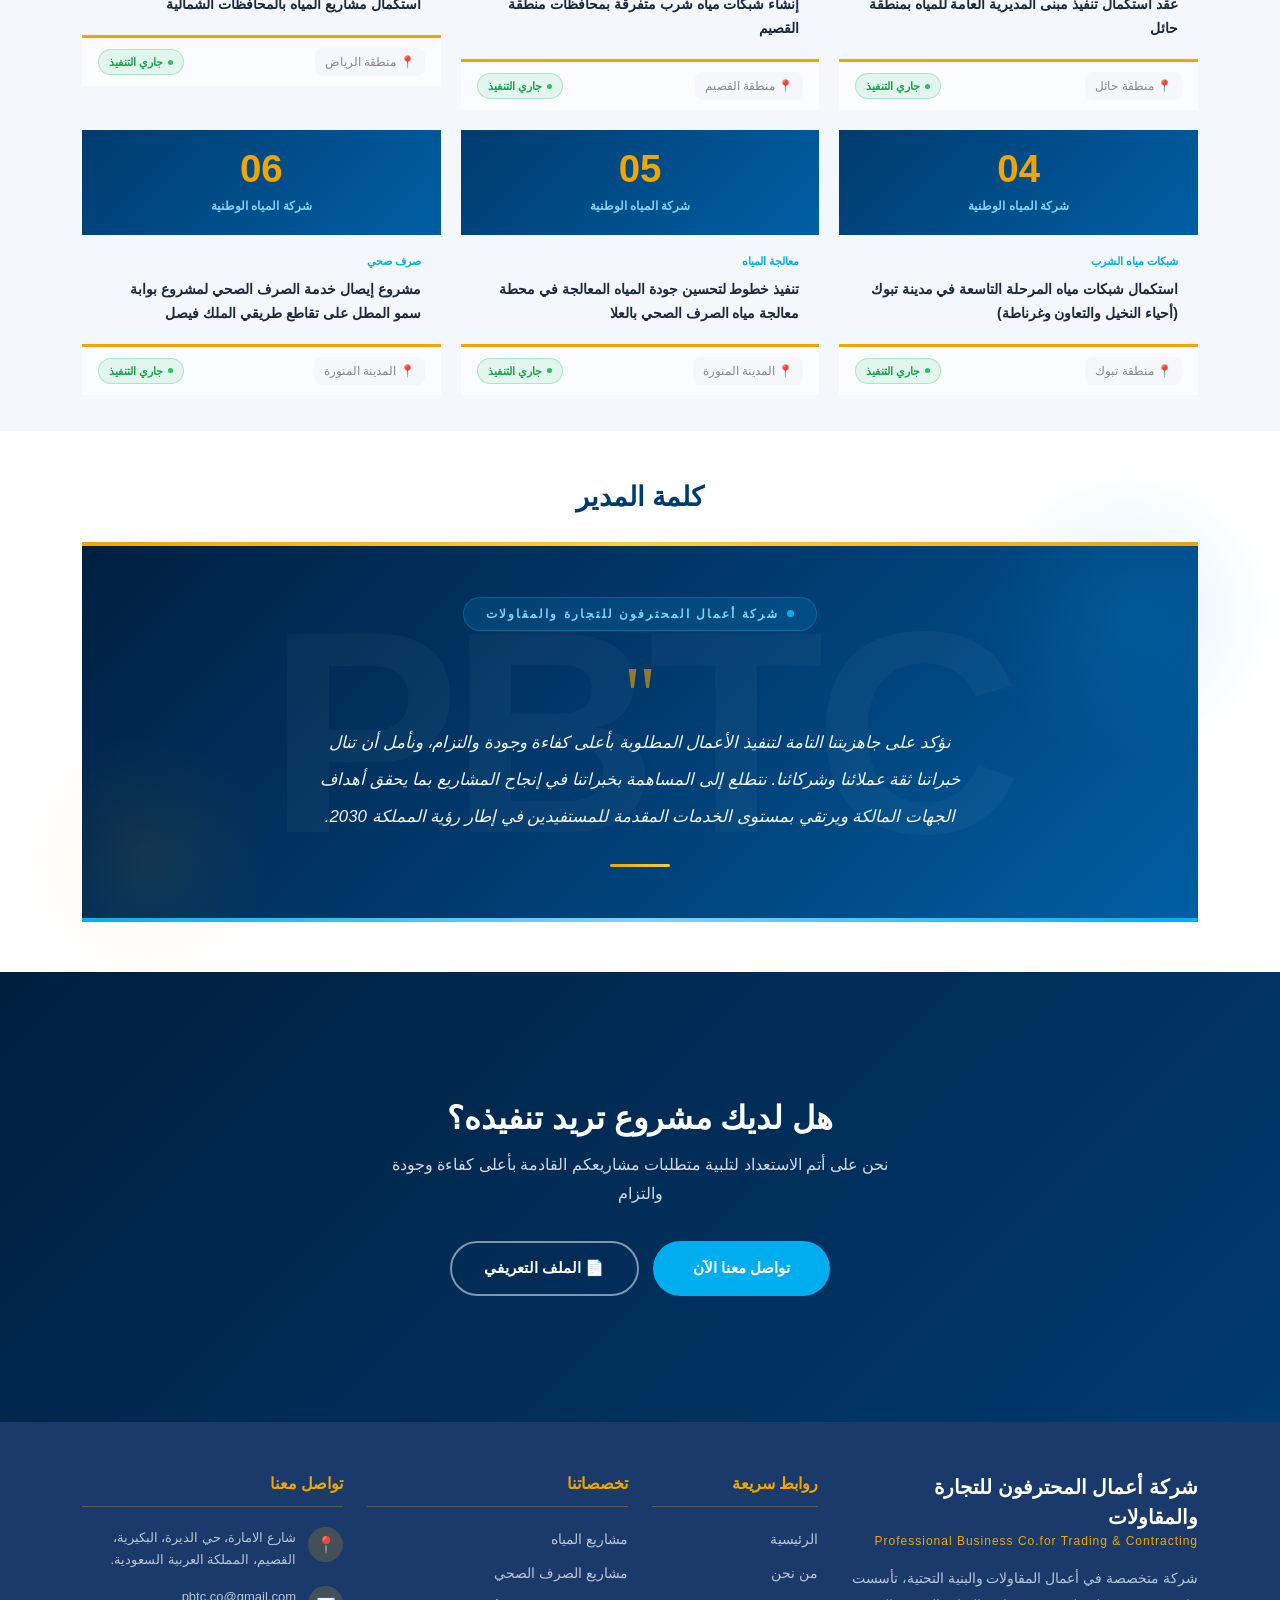
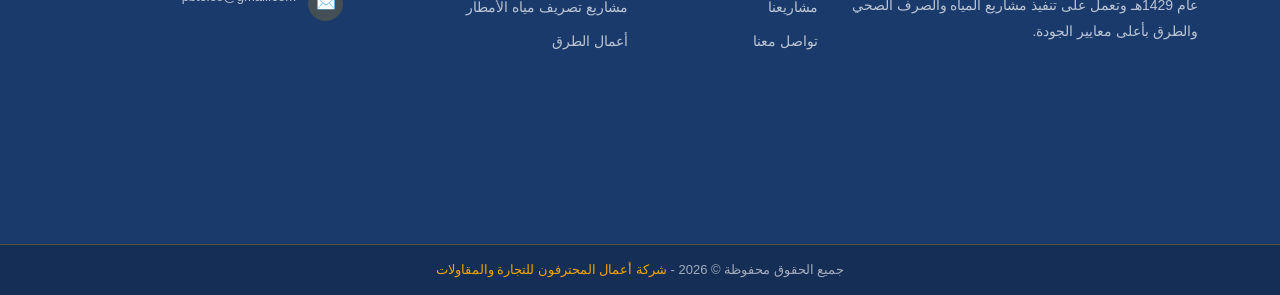
==== commit f168090a: "Update title in index.html" ====
--- a/index.html
+++ b/index.html
@@ -4,7 +4,7 @@
 <head>
     <meta charset="utf-8" />
     <meta name="viewport" content="width=device-width, initial-scale=1.0" />
-    <title>شركة أعمال المحترفون</title>
+    <title>شركة أعمال </title>
 <link rel="canonical" href="https://heshamahme1998.github.io/pbtc.sa/" />
     <!-- SEO -->
     <meta name="description"
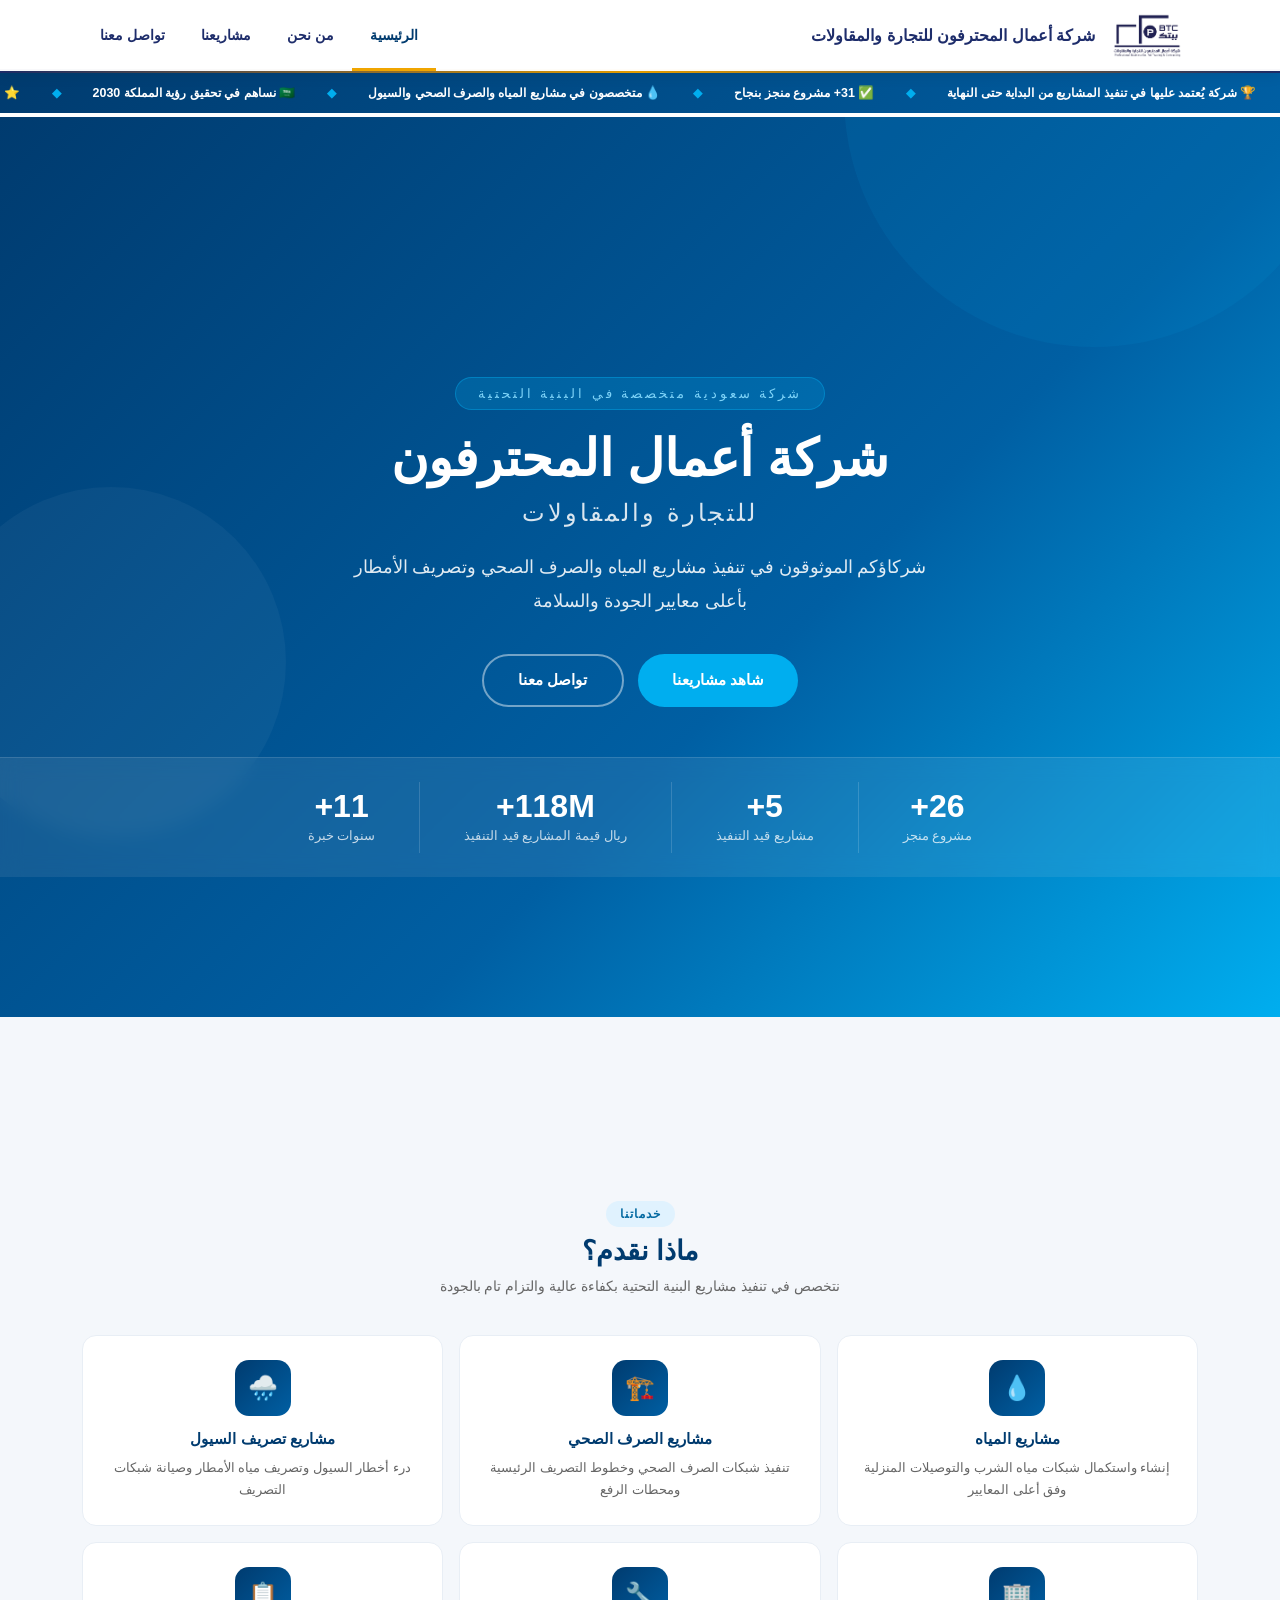
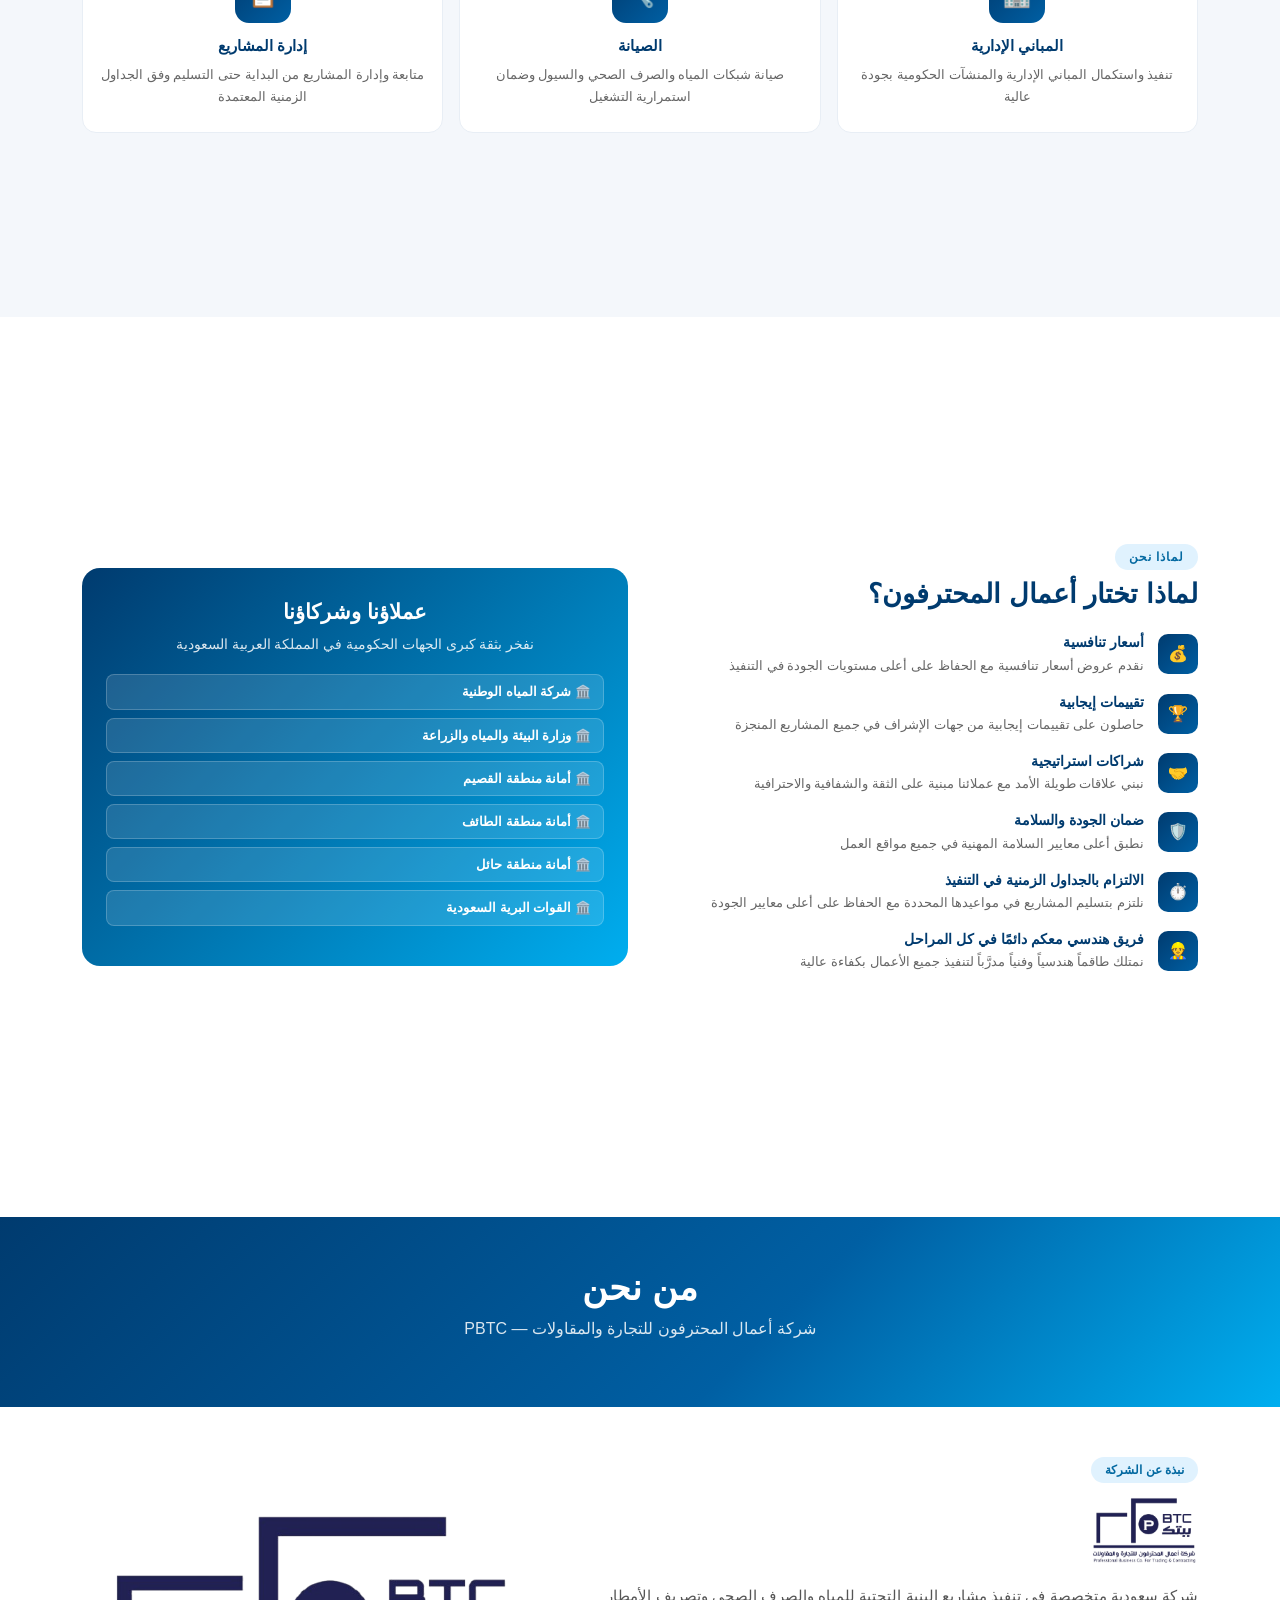
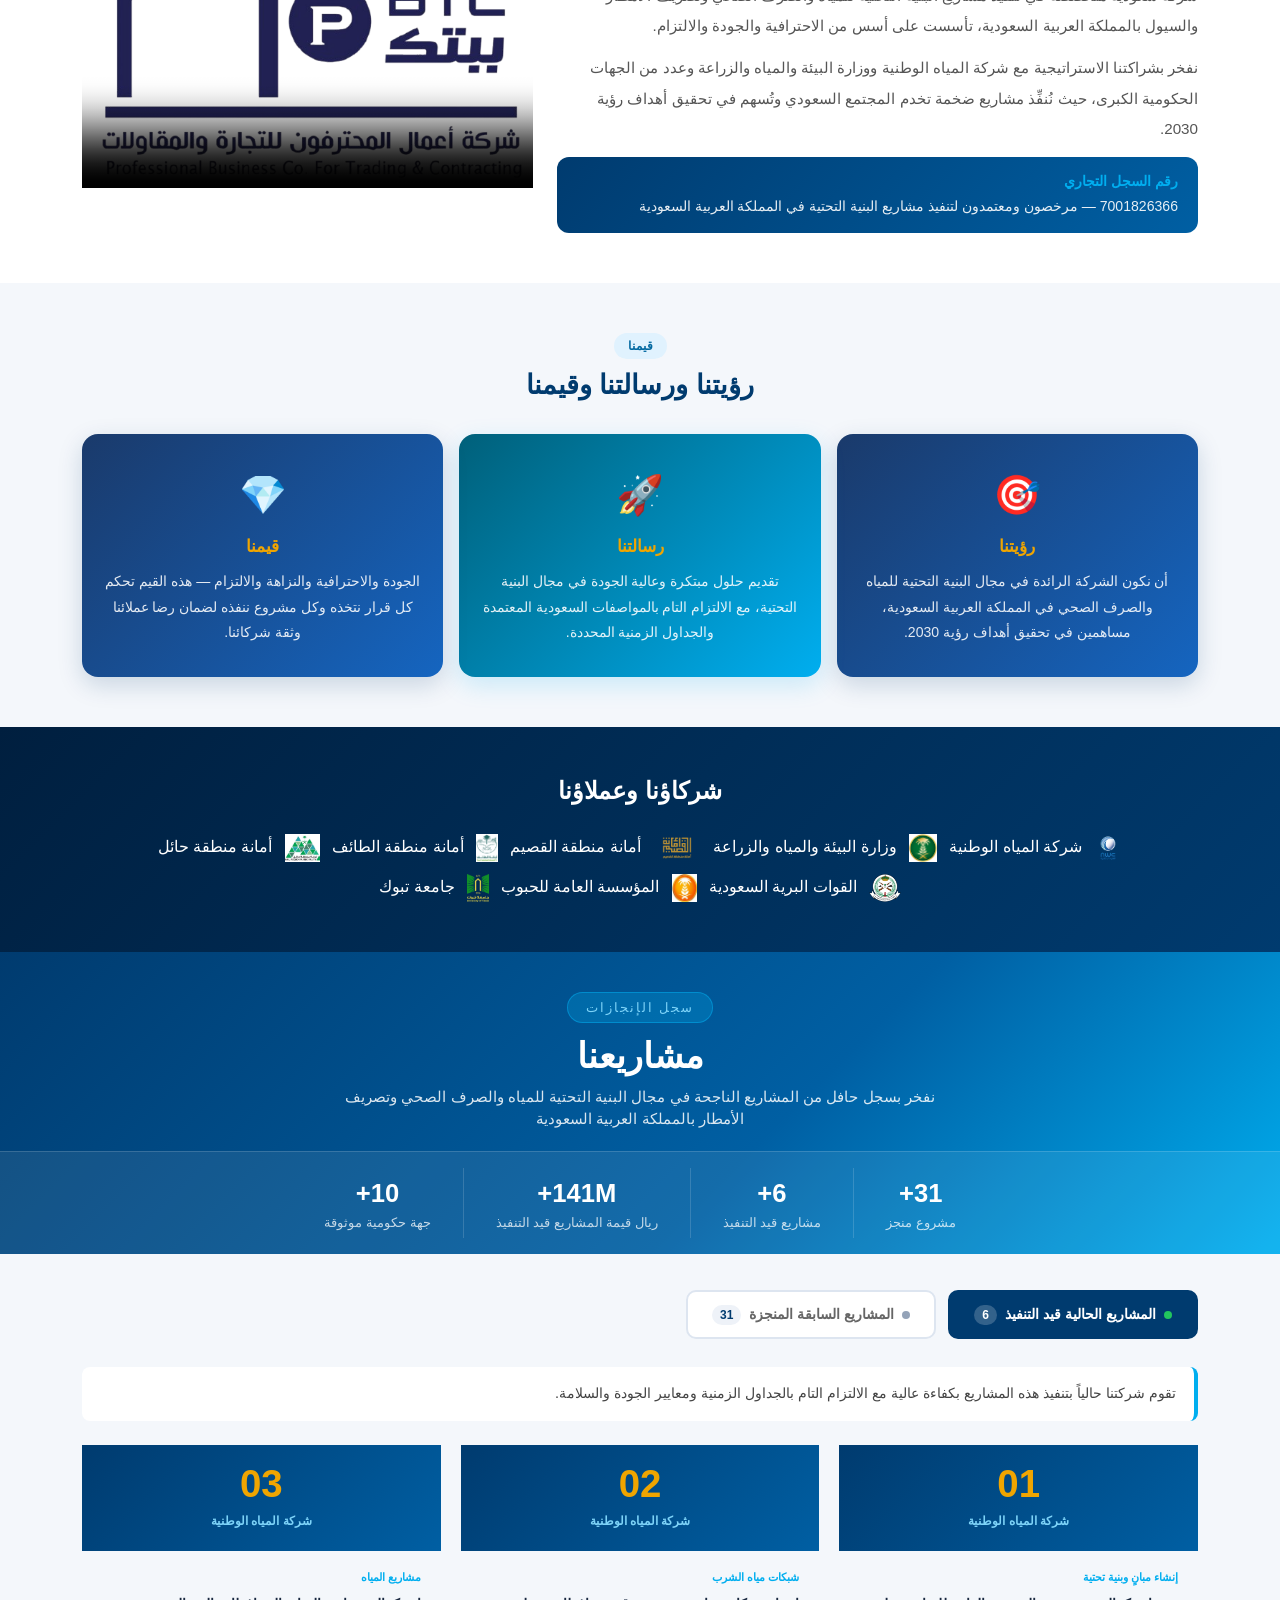
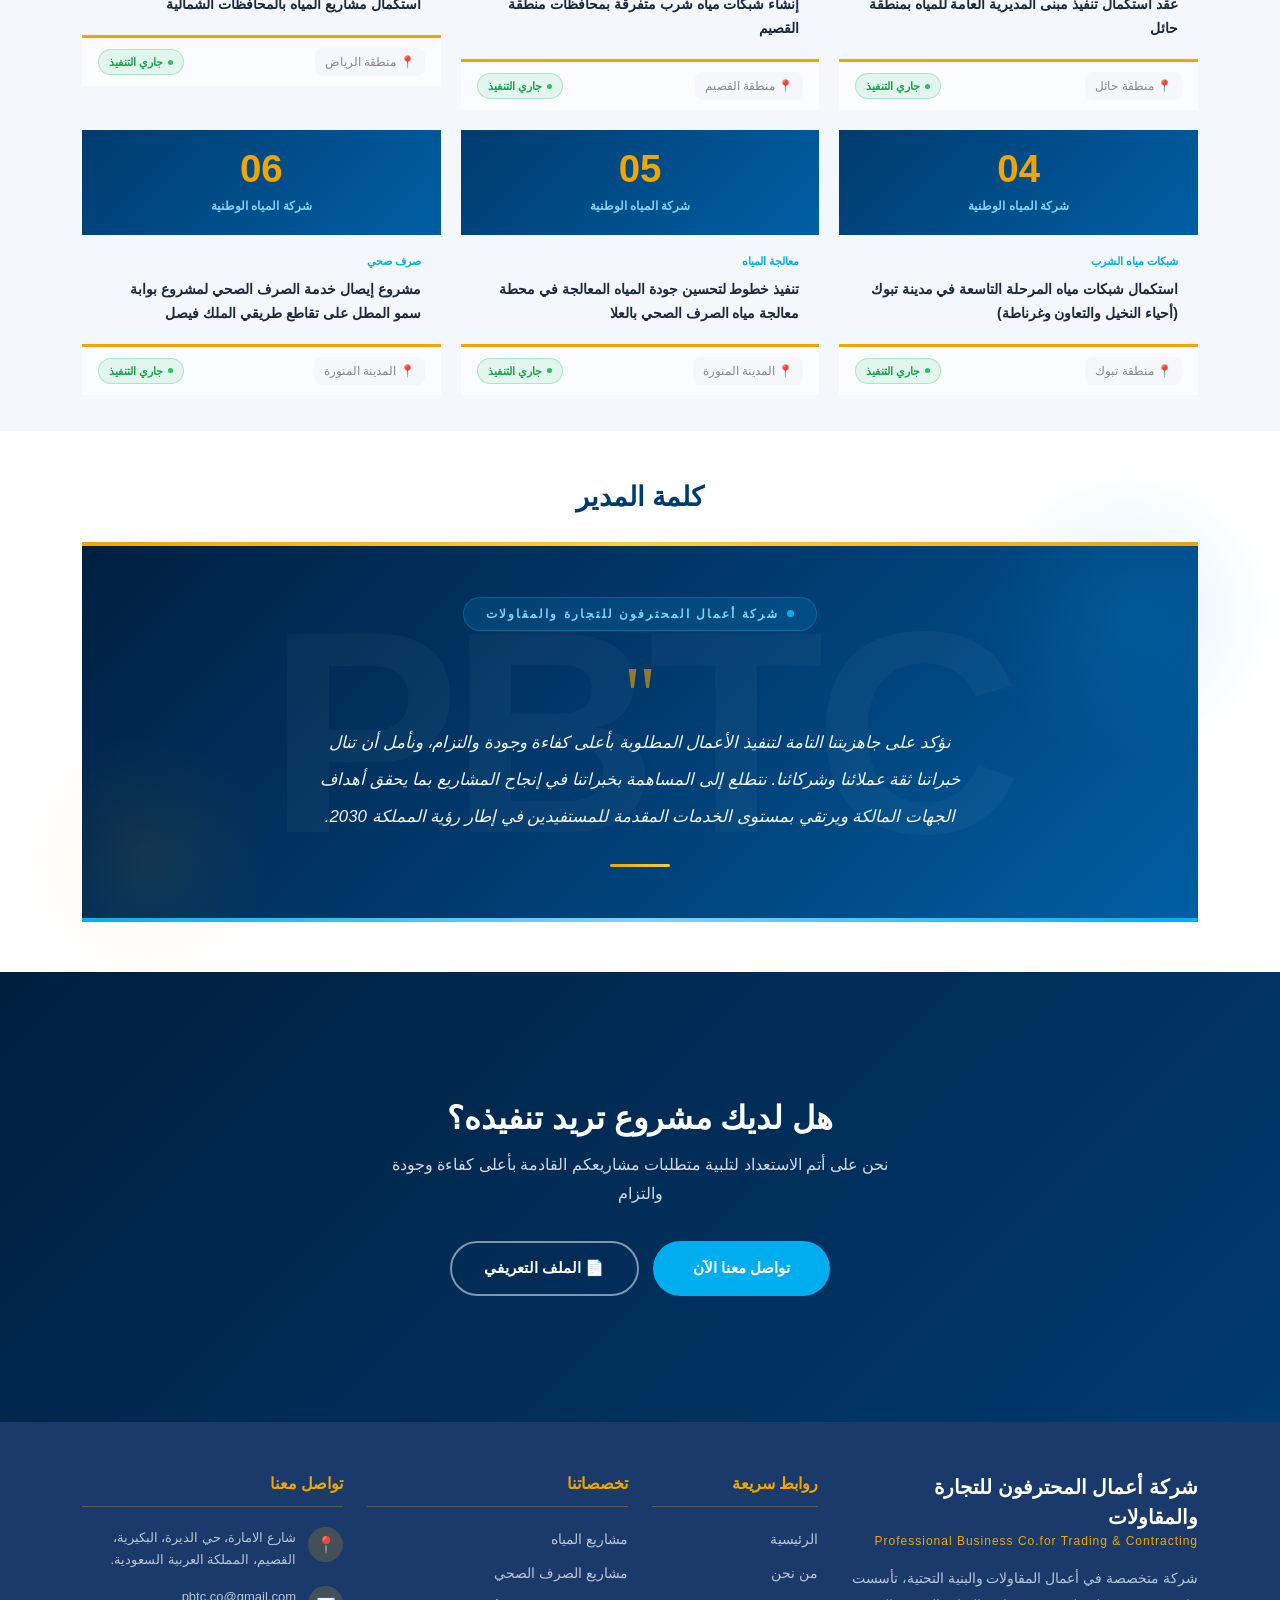
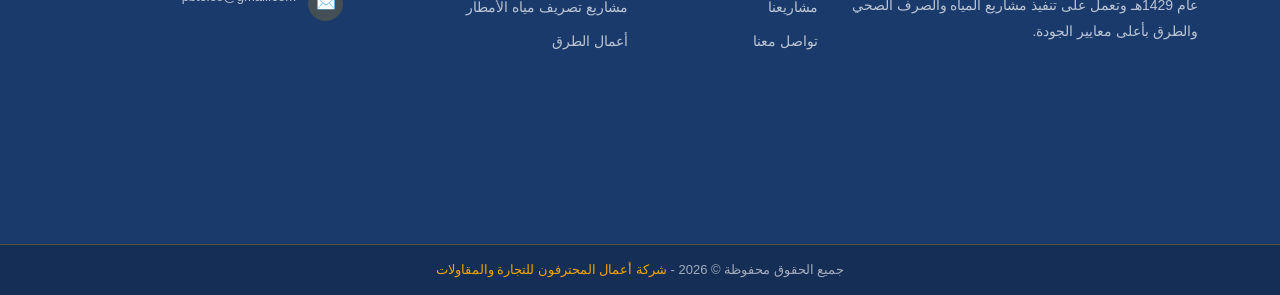
==== commit 2f14a7f6: "Update contact form fields and title" ====
--- a/index.html
+++ b/index.html
@@ -4,7 +4,7 @@
 <head>
     <meta charset="utf-8" />
     <meta name="viewport" content="width=device-width, initial-scale=1.0" />
-    <title>شركة أعمال </title>
+    <title>شركة  </title>
 <link rel="canonical" href="https://heshamahme1998.github.io/pbtc.sa/" />
     <!-- SEO -->
     <meta name="description"
@@ -924,36 +924,24 @@
                 ❌ حدث خطأ، يرجى المحاولة مرة أخرى.
             </div>
 
-        <form id="contactForm" action="https://formsubmit.co/heshamahme1998@gmail.com" method="POST">
-                <div class="pbtc-s111">
-                    <div>
-                        <label class="pbtc-s112">الاسم الكامل *</label>
-                        <input type="text" id="cName" required placeholder="أدخل اسمك" class="pbtc-s113" />
-                    </div>
-                    <div>
-                        <label class="pbtc-s112">رقم الهاتف</label>
-                        <input type="text" id="cPhone" placeholder="05xxxxxxxx" class="pbtc-s113" />
-                    </div>
-                </div>
-                <div class="pbtc-s114">
-                    <label class="pbtc-s112">البريد الإلكتروني</label>
-                    <input type="email" id="cEmail" placeholder="example@email.com" class="pbtc-s113" />
-                </div>
-                <div class="pbtc-s114">
-                    <label class="pbtc-s112">موضوع الرسالة *</label>
-                    <select id="cSubject" required class="pbtc-s113">
-                        <option value="طلب عرض سعر">طلب عرض سعر</option>
-                        <option value="شراكة أعمال">شراكة أعمال (مقاول باطن)</option>
-                        <option value="استفسار عام">وظائف</option>
-                        <option value="أخرى">أخرى</option>
-                    </select>
-                </div>
-                <div class="pbtc-s115">
-                    <label class="pbtc-s112">الرسالة *</label>
-                    <textarea id="cMessage" rows="4" required placeholder="اكتب رسالتك هنا..."
-                        class="pbtc-s116"></textarea>
-                </div>
-                <button type="submit" class="pbtc-s117">
+ <form id="contactForm" action="https://formsubmit.co/heshamahme1998@gmail.com" method="POST">
+                <input type="hidden" name="_subject" value="رسالة جديدة من موقع Hesham">
+                <label class="pbtc-s112">الاسم الكامل *</label>
+                <input type="text" id="cName" name="name" required placeholder="أدخل اسمك" class="pbtc-s113" />
+                <label class="pbtc-s112">رقم الهاتف</label>
+                <input type="text" id="cPhone" name="phone" placeholder="05xxxxxxxx" class="pbtc-s113" />
+                <label class="pbtc-s112">البريد الإلكتروني</label>
+                <input type="email" id="cEmail" name="email" placeholder="example@email.com" class="pbtc-s113" /> <label
+                    class="pbtc-s112">موضوع الرسالة *</label>
+                <select id="cSubject" name="subject" required class="pbtc-s113">
+                    <option value="طلب عرض سعر">طلب عرض سعر</option>
+                    <option value="شراكة أعمال">شراكة أعمال (مقاول باطن)</option>
+                    <option value="استفسار عام">وظائف</option>
+                    <option value="أخرى">أخرى</option>
+                </select>
+                <label class="pbtc-s112">الرسالة *</label>
+                <textarea id="cMessage" name="message" rows="4" required placeholder="اكتب رسالتك هنا..."
+                    class="pbtc-s116"></textarea> <button type="submit" class="pbtc-s117">
                     إرسال الرسالة ✉️
                 </button>
             </form>
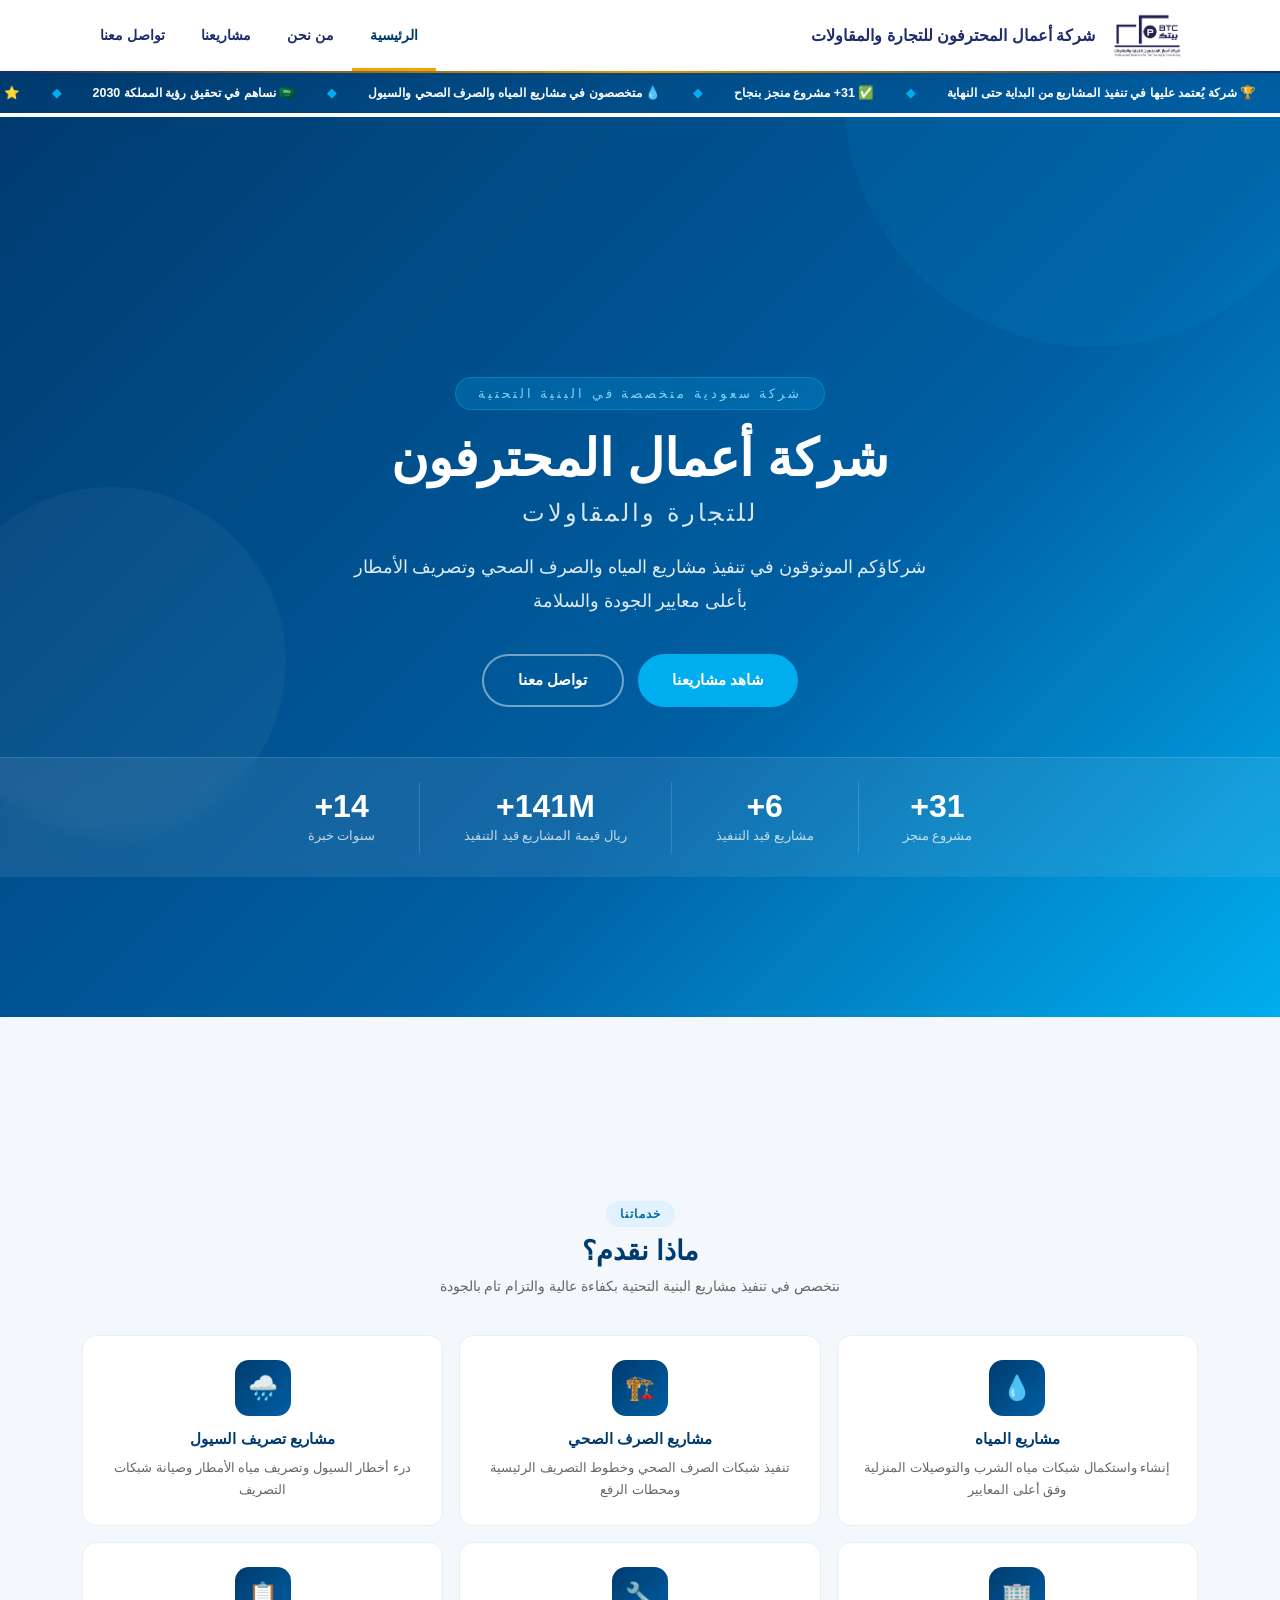
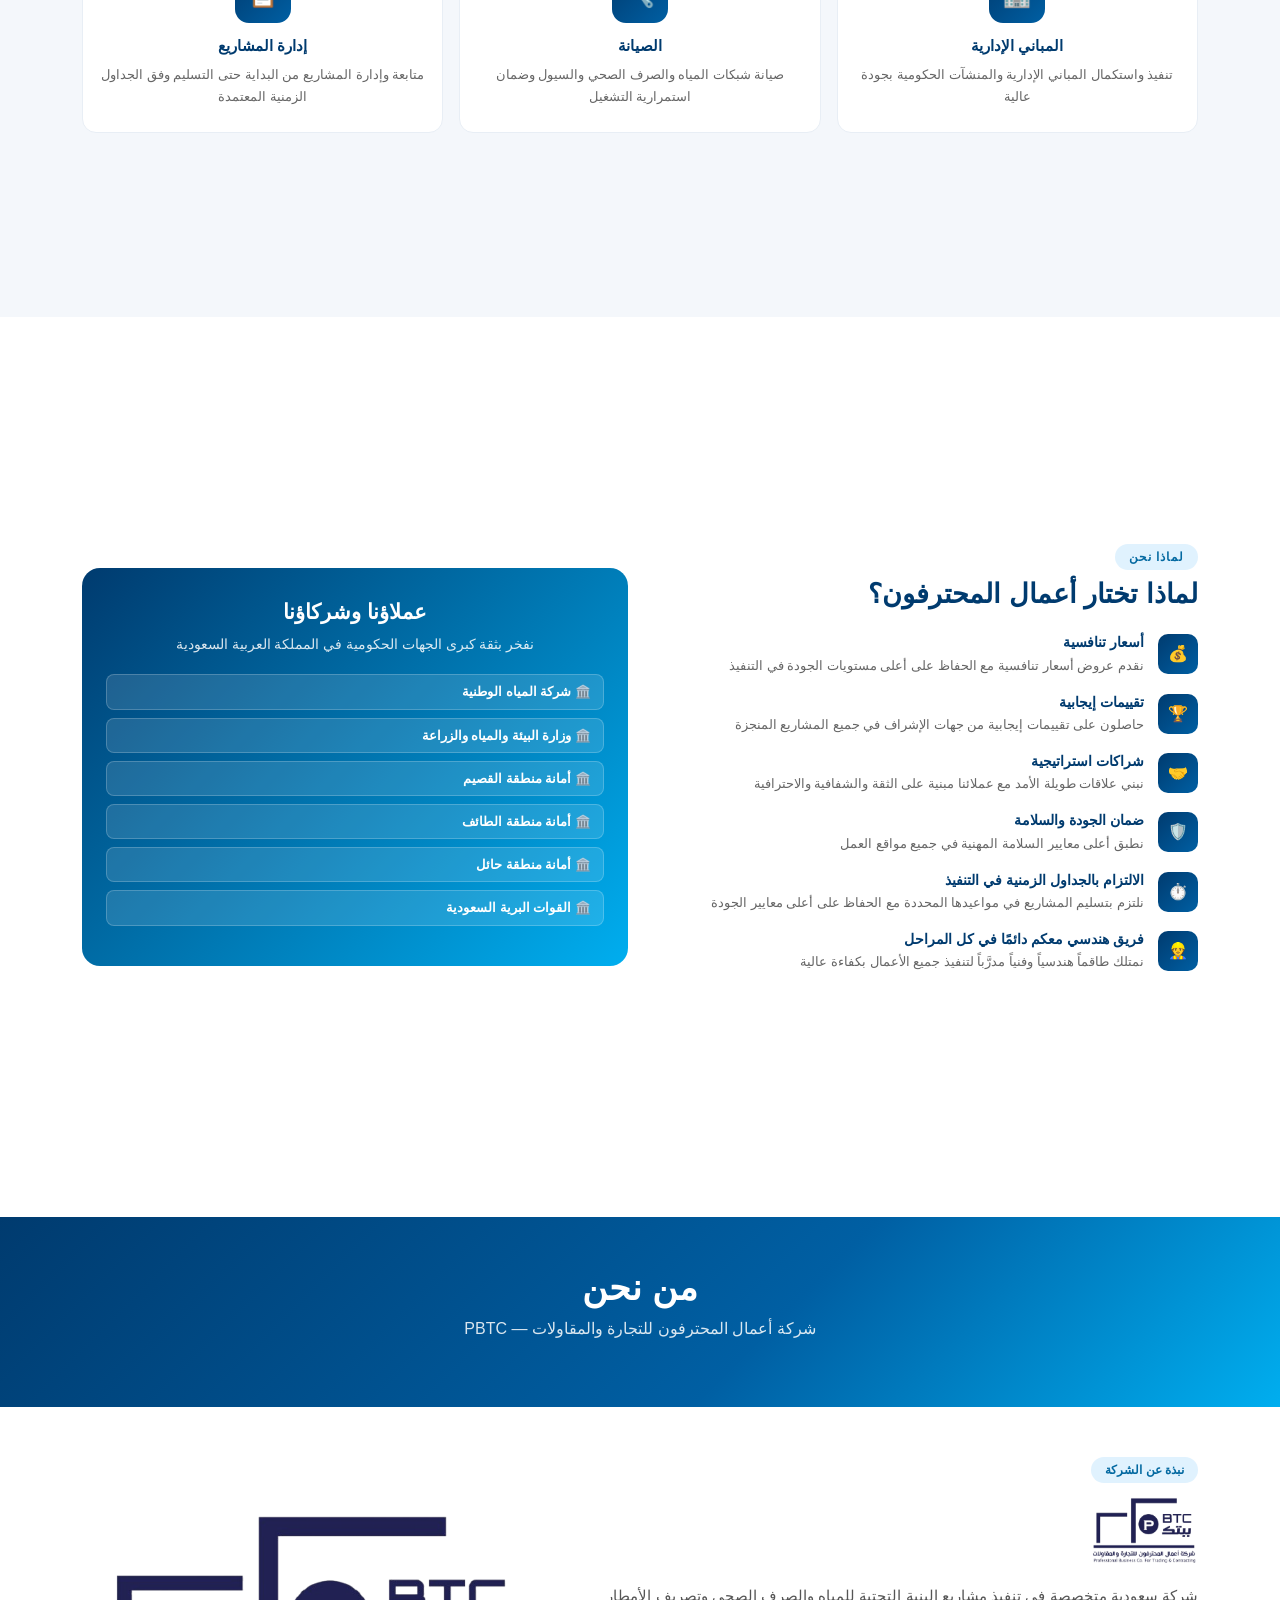
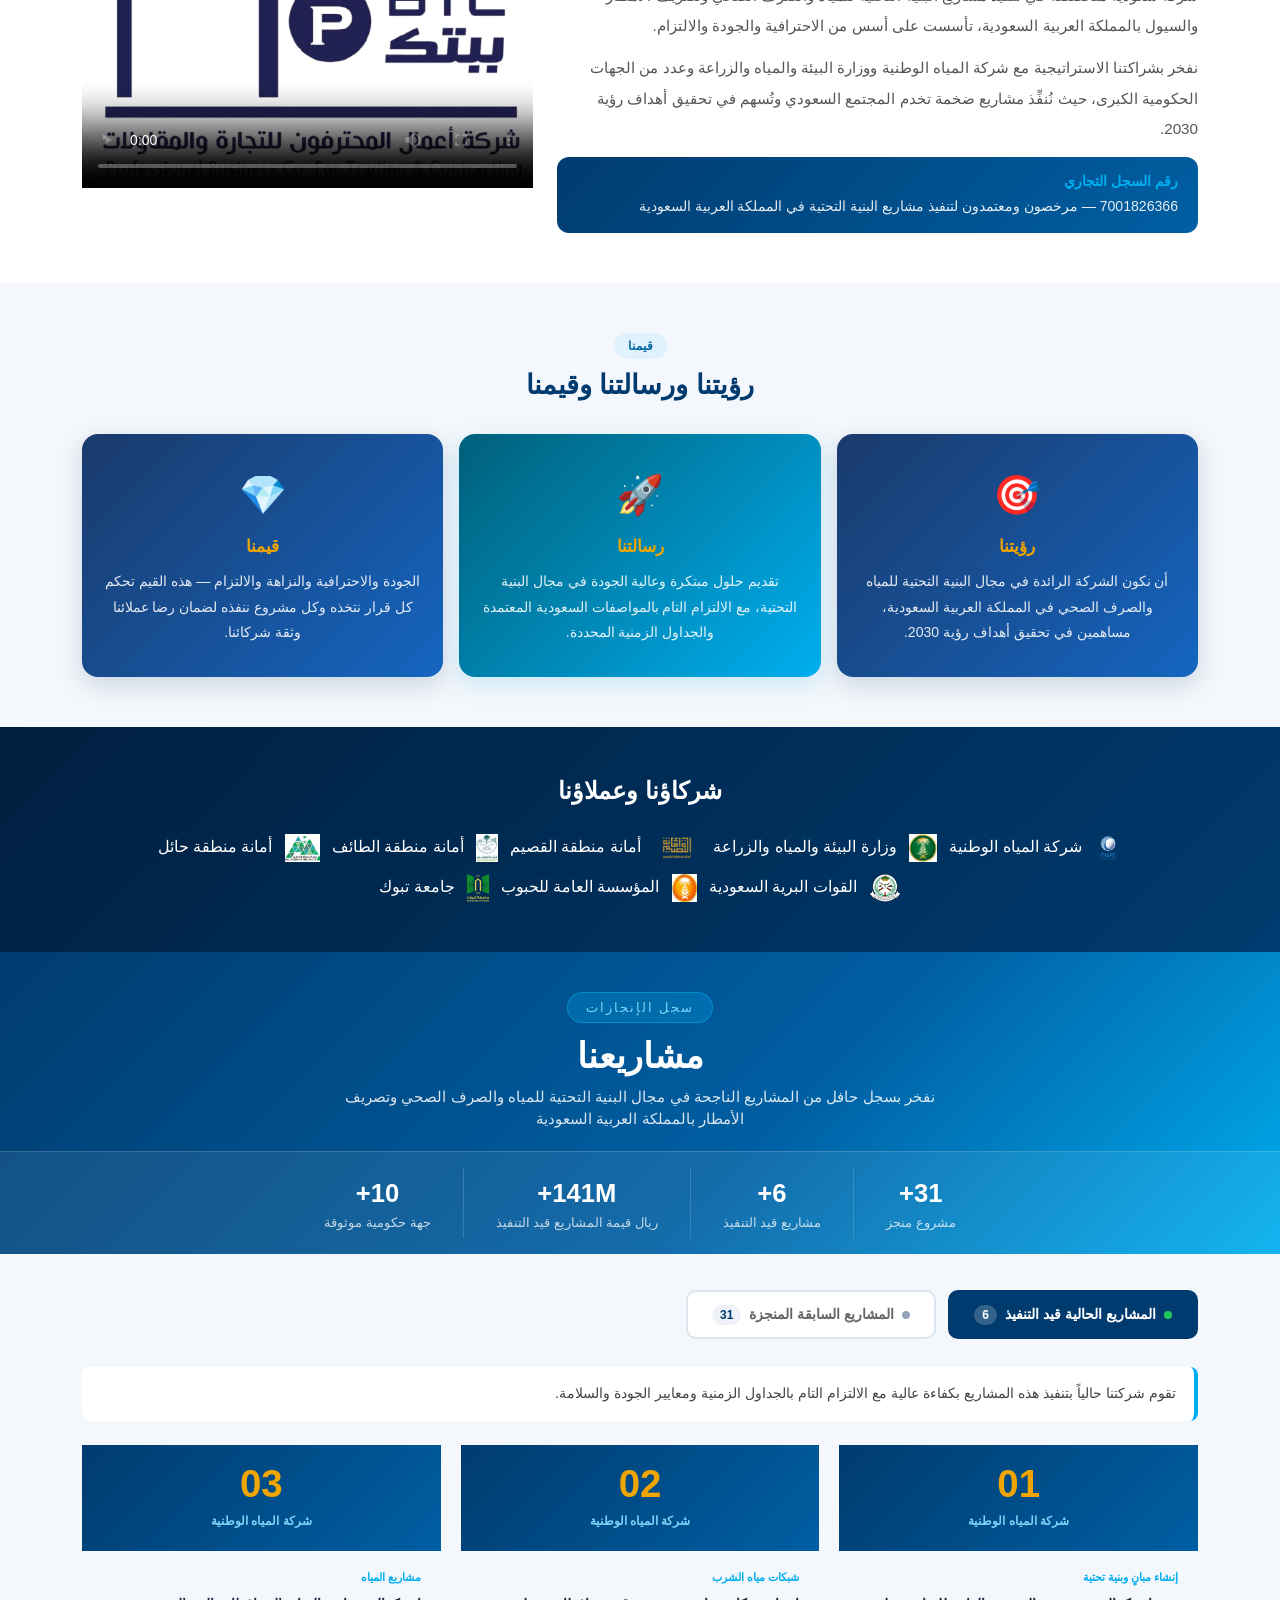
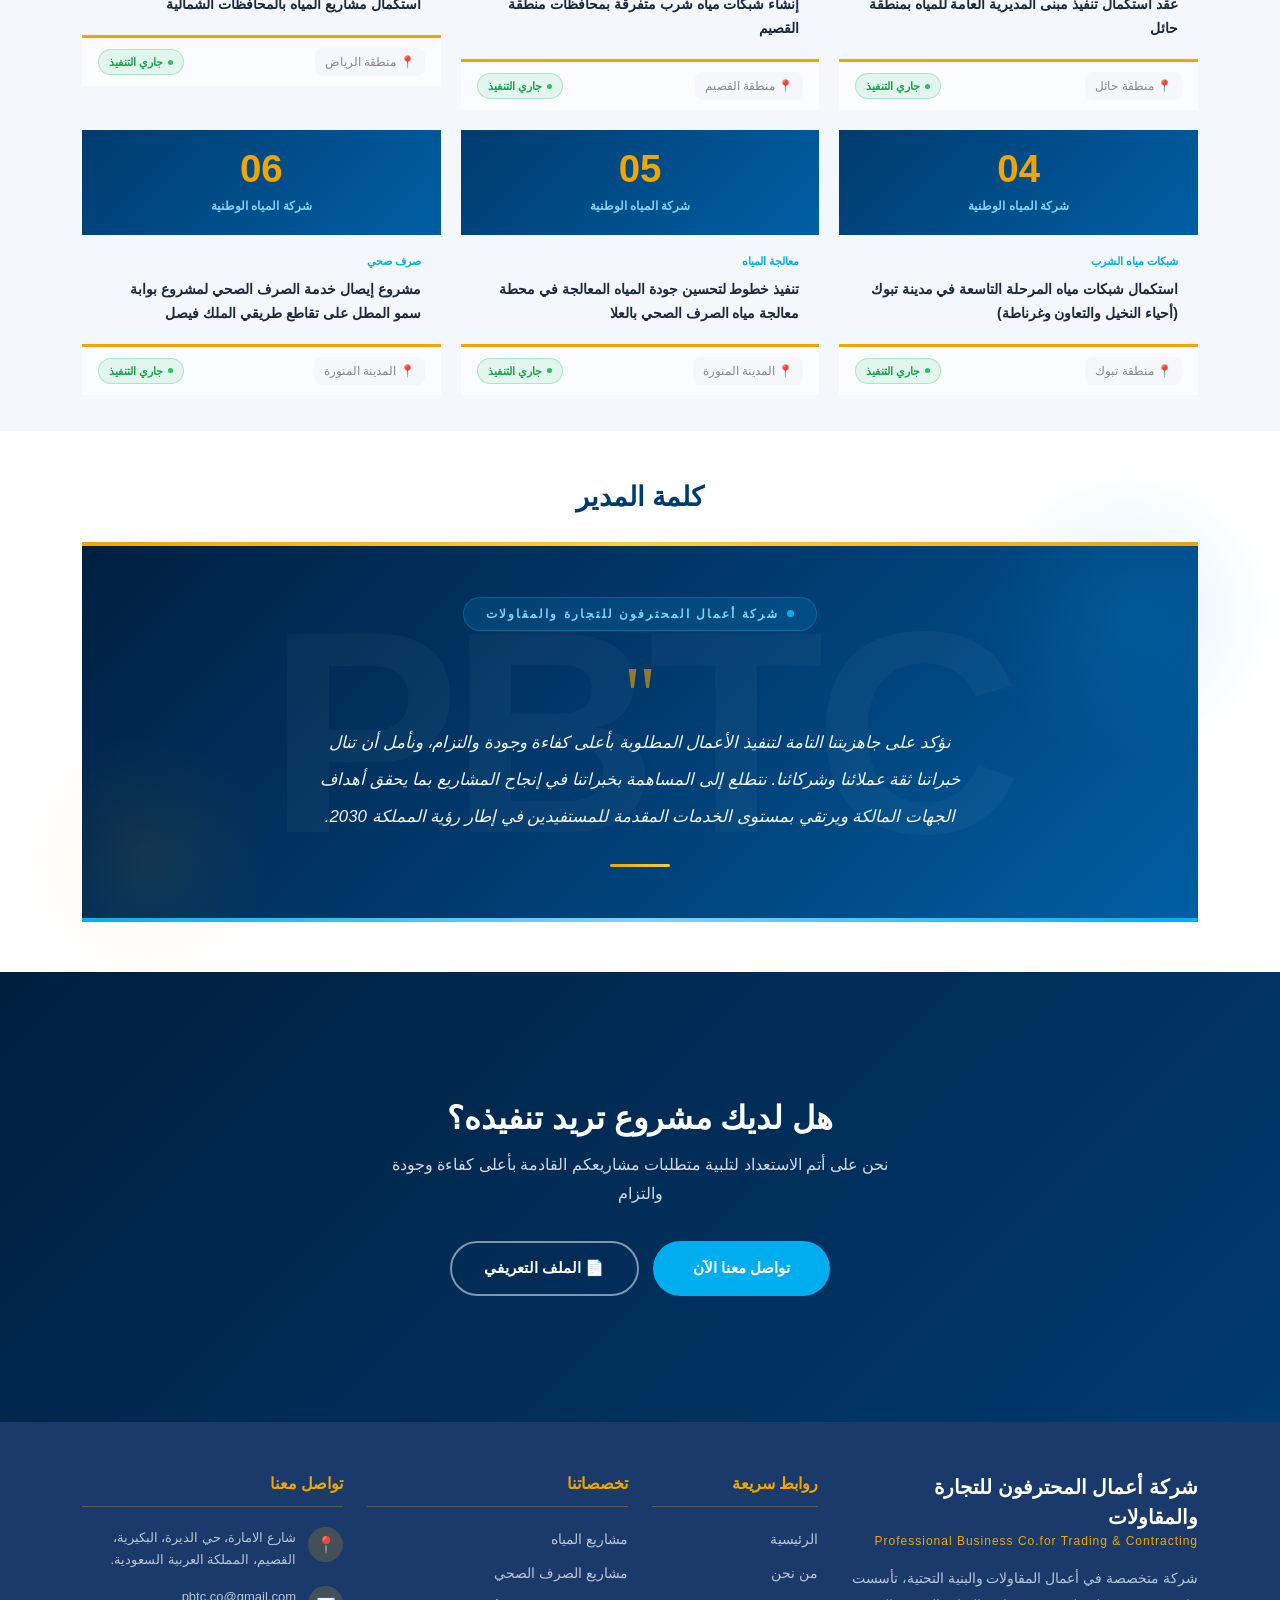
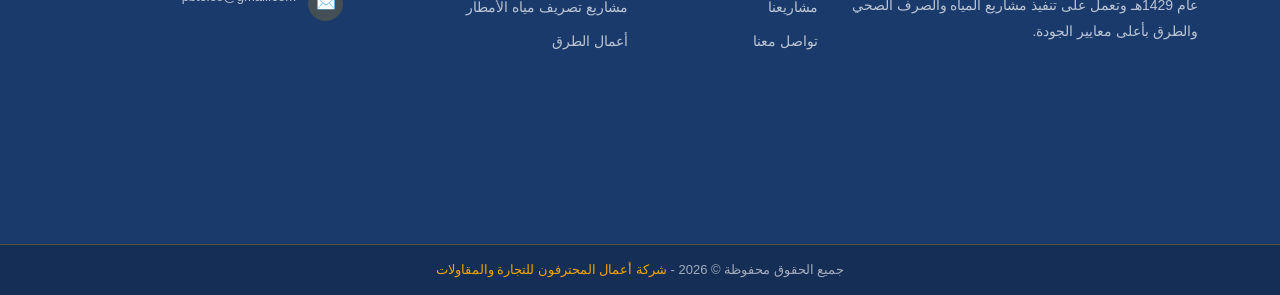
==== commit 141c8d17: "Update title for company name in index.html" ====
--- a/index.html
+++ b/index.html
@@ -4,7 +4,7 @@
 <head>
     <meta charset="utf-8" />
     <meta name="viewport" content="width=device-width, initial-scale=1.0" />
-    <title>شركة  </title>
+    <title>شركة أعمال المحترفون للتجارة والمقاولات</title>
 <link rel="canonical" href="https://heshamahme1998.github.io/pbtc.sa/" />
     <!-- SEO -->
     <meta name="description"
